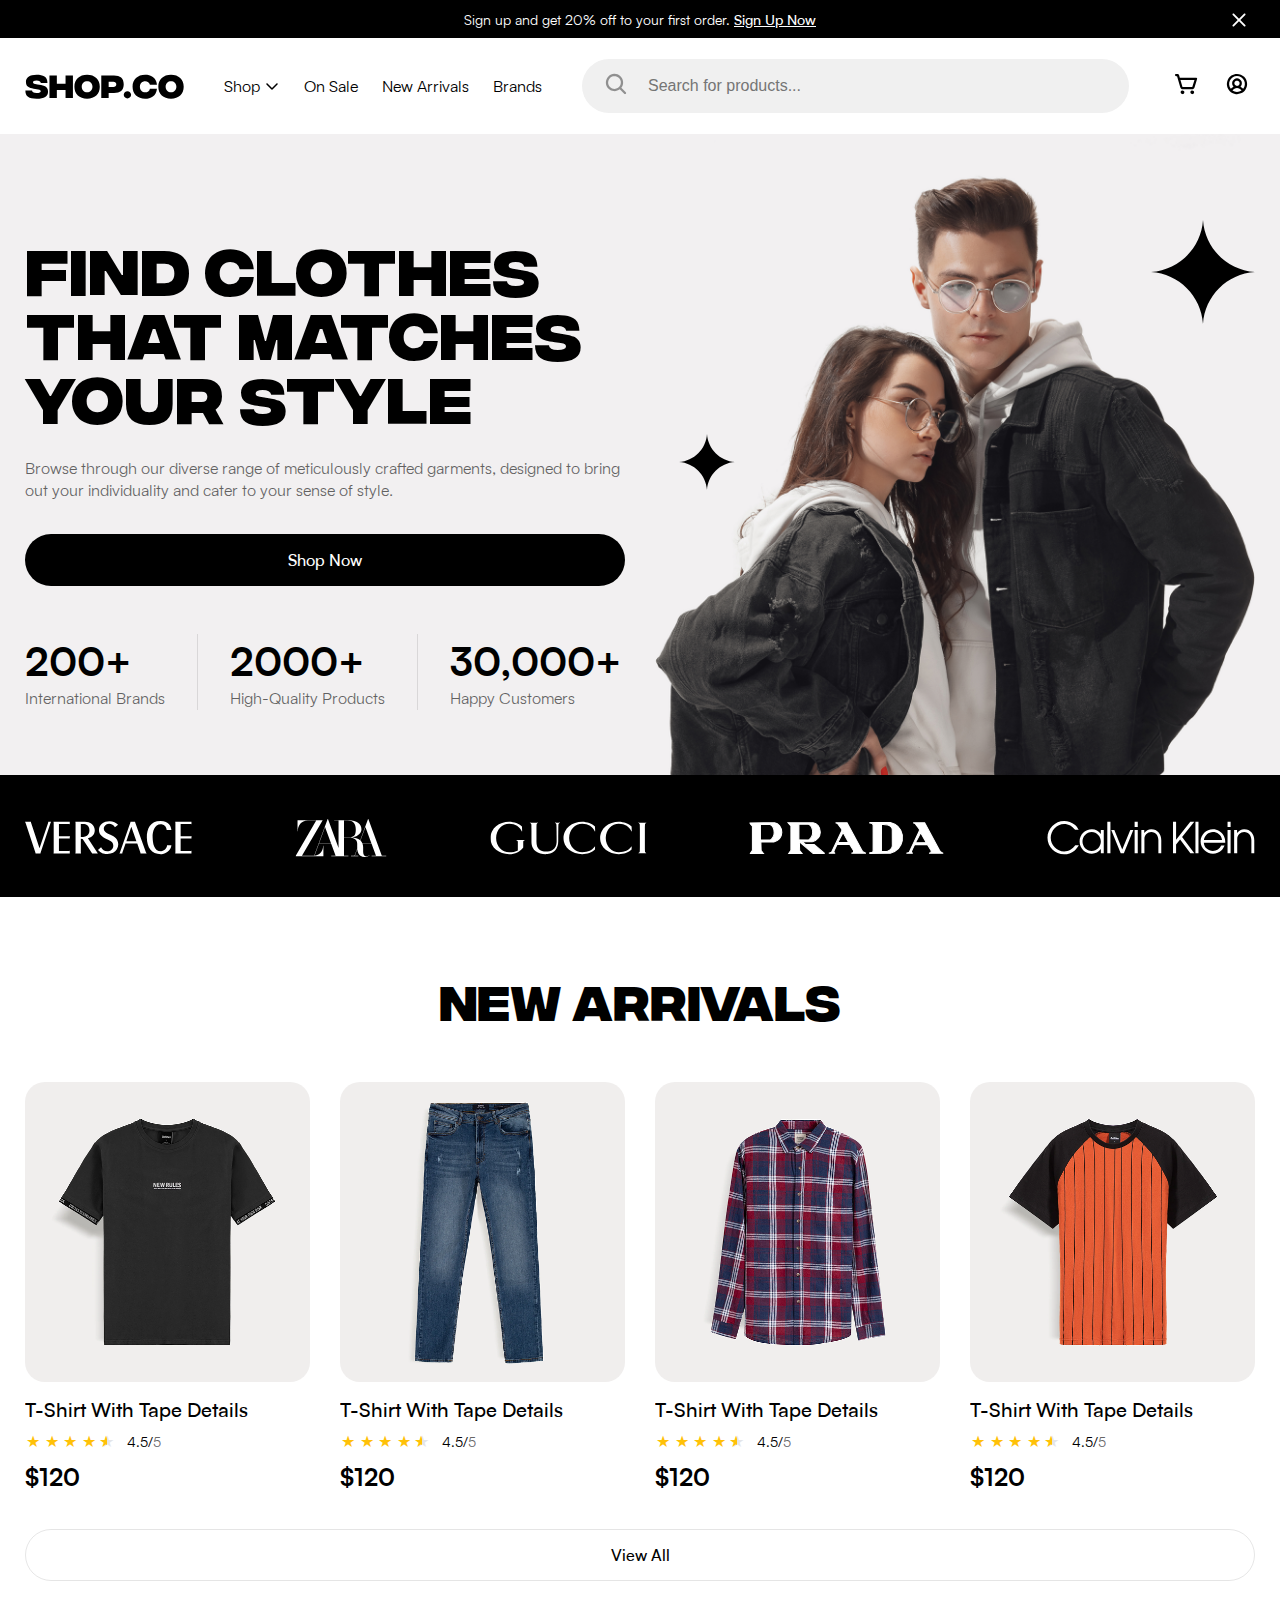
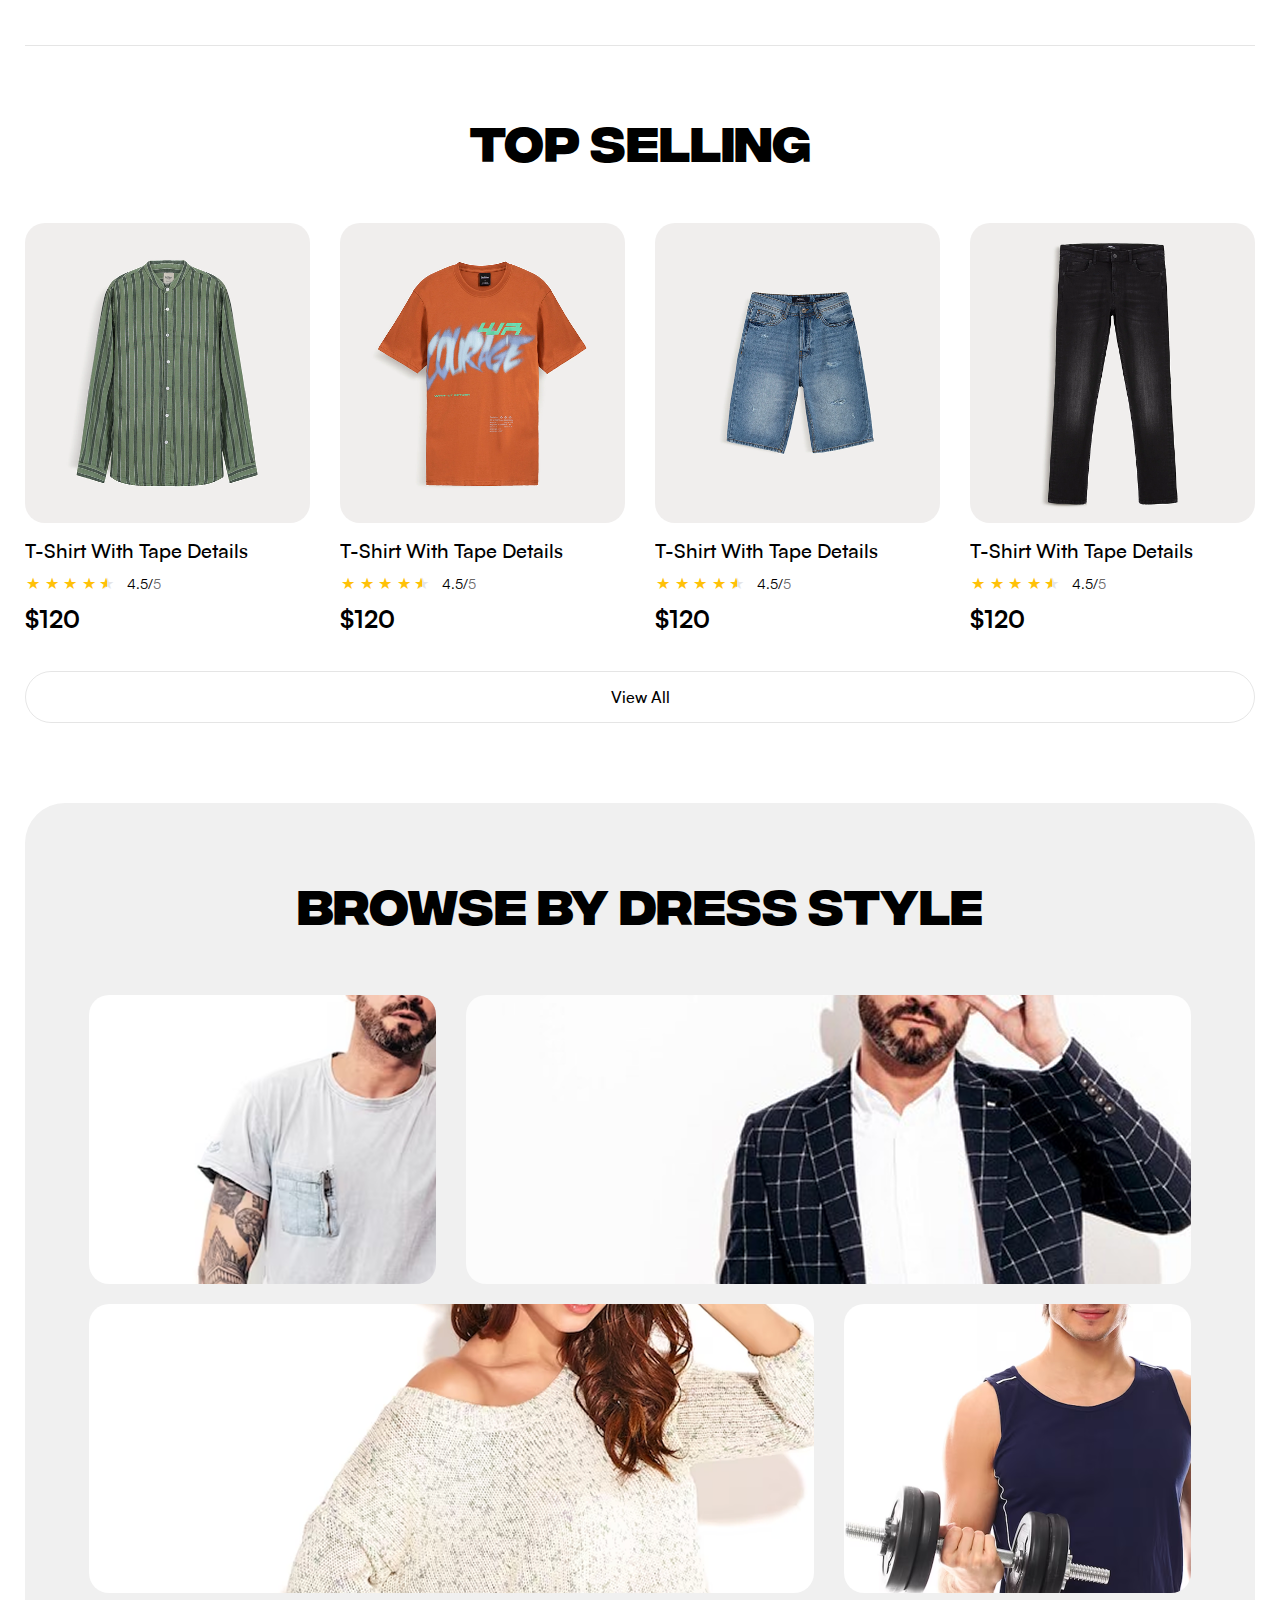
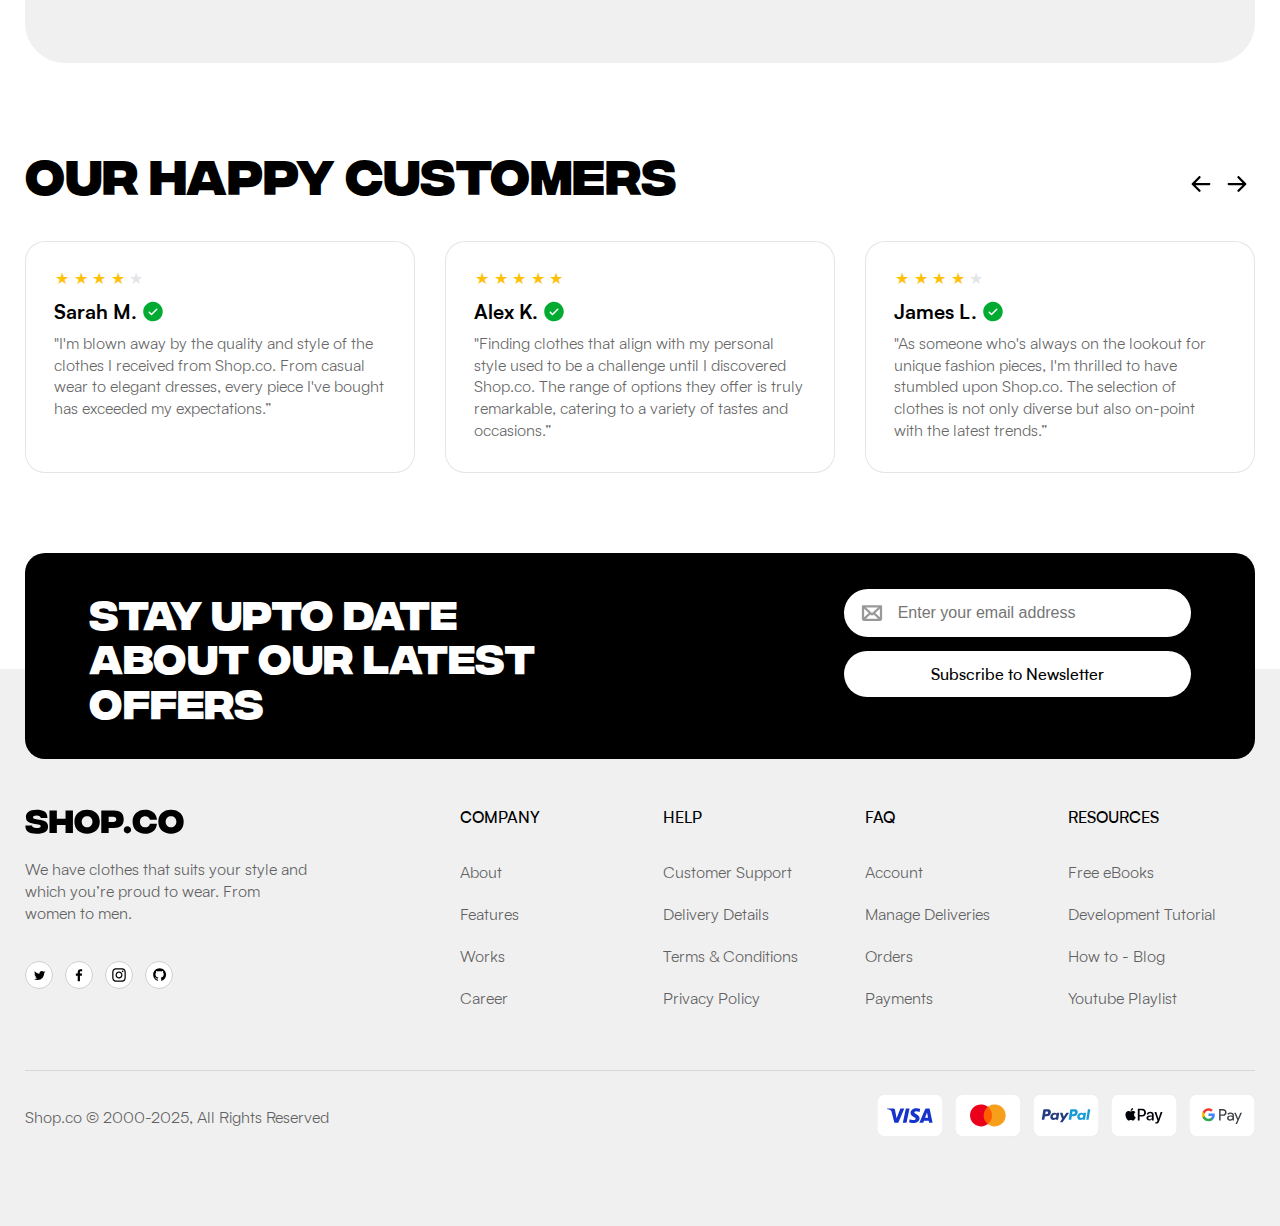
==== index.html @ 136d28ed "first commit" ====
<!doctype html>
<html lang="en">
  <head>
    <meta charset="UTF-8" />
    <meta name="viewport" content="width=device-width, initial-scale=1.0" />

    <!-- FAVICON -->
    <link
      rel="icon"
      type="image/png"
      href="./assets/favicon/favicon-96x96.png"
      sizes="96x96"
    />
    <link rel="icon" type="image/svg+xml" href="./assets/favicon/favicon.svg" />
    <link rel="shortcut icon" href="./assets/favicon/favicon.ico" />
    <link
      rel="apple-touch-icon"
      sizes="180x180"
      href="./assets/favicon/apple-touch-icon.png"
    />
    <link rel="manifest" href="./assets/favicon/site.webmanifest" />

    <!-- FONT BASE -->
    <link rel="stylesheet" href="./assets/fonts/MJSatoshi/stylesheet.css" />

    <!-- FONT EXTRA -->
    <link rel="stylesheet" href="./assets/fonts/IntegralCF/stylesheet.css" />

    <!-- MAIN CSS -->
    <link rel="stylesheet" href="./assets/css/main.min.css" />

    <!-- SCRIPT LOAD -->
    <script src="./assets/js/script.js"></script>

    <title>SHOP.CO</title>
  </head>
  <body>
    <!-- PROMO NOTIFY-->
    <div class="header__promo">
      <div class="container">
        <div class="header__promo-inner">
          <span>Sign up and get 20% off to your first order. </span>
          <a href="#!" class="header__promo--link">Sign Up Now</a>
          <button class="header__promo-close d-sm-none">
            <img src="./assets/icons/close.svg" alt="" />
          </button>
        </div>
      </div>
    </div>
    <!-- HEADER -->
    <div id="header" class="header"></div>

    <!-- MAIN -->
    <main>
      <!-- HERO -->
      <section class="hero">
        <div class="container">
          <div class="hero__inner">
            <div class="row row-cols-2 row-cols-md-1 gapY-md-20">
              <div class="col">
                <h2 class="heading-1 mt-100 mt-xxl-50 mt-xl-30 mt-lg-16">
                  FIND CLOTHES THAT MATCHES YOUR STYLE
                </h2>
                <p class="desc mt-32 mt-xl-16">
                  Browse through our diverse range of meticulously crafted
                  garments, designed to bring out your individuality and cater
                  to your sense of style.
                </p>
                <button
                  class="btn btn--primary btn--full mt-32 mt-xl-16 mt-sm-24"
                >
                  Shop Now
                </button>
                <div class="stats">
                  <div class="stats__item">
                    <span class="heading-2-base">200+</span>
                    <span class="desc">International Brands</span>
                  </div>
                  <div class="stats__item">
                    <span class="heading-2-base">2000+</span>
                    <span class="desc">High-Quality Products</span>
                  </div>
                  <div class="stats__item">
                    <span class="heading-2-base">30,000+</span>
                    <span class="desc">Happy Customers</span>
                  </div>
                </div>
              </div>
              <div class="col">
                <div class="hero__image">
                  <img
                    src="./assets/images/hero-pc.png"
                    alt=""
                    class="hero__img"
                  />
                  <img
                    src="./assets/icons/deco-1.svg"
                    alt=""
                    class="hero__deco hero__deco-1"
                  />
                  <img
                    src="./assets/icons/deco-2.svg"
                    alt=""
                    class="hero__deco hero__deco-2"
                  />
                </div>
              </div>
            </div>
          </div>
        </div>
      </section>

      <!-- BRANDS -->
      <section class="brands">
        <div class="container">
          <div class="brands__inner">
            <div class="brand">
              <img
                src="./assets/icons/brand-versace.svg"
                alt=""
                class="brand__img"
              />
            </div>
            <div class="brand">
              <img
                src="./assets/icons/brand-zara.svg"
                alt=""
                class="brand__img"
              />
            </div>
            <div class="brand">
              <img
                src="./assets/icons/brand-gucci.svg"
                alt=""
                class="brand__img"
              />
            </div>
            <div class="brand">
              <img
                src="./assets/icons/brand-prada.svg"
                alt=""
                class="brand__img"
              />
            </div>
            <div class="brand">
              <img
                src="./assets/icons/brand-calvin.svg"
                alt=""
                class="brand__img"
              />
            </div>
          </div>
        </div>
      </section>

      <!-- NEW ARRIVALS -->
      <section class="new-prod">
        <div class="container">
          <div class="new-prod__inner">
            <h2 class="heading-2 text-center mt-72 mt-xl-50 mb-55 mb-xl-30">
              NEW ARRIVALS
            </h2>
            <!-- Card -->
            <div class="row row-cols-4 row-cols-md-2 gy-md-3">
              <!-- Item 1 -->
              <div class="col">
                <div class="card">
                  <img
                    src="./assets/images/prod-1.png"
                    alt=""
                    class="card__img"
                  />
                  <h3 class="card__title card-title mt-16">
                    T-shirt with tape details
                  </h3>
                  <div class="card__row">
                    <!-- Rating -->
                    <div class="rating">
                      <span class="rating__star rating__star--full"></span>
                      <span class="rating__star rating__star--full"></span>
                      <span class="rating__star rating__star--full"></span>
                      <span class="rating__star rating__star--full"></span>
                      <span class="rating__star rating__star--half"></span>
                    </div>
                    <!-- Number details -->
                    <div>
                      <span class="heading-5">4.5/</span
                      ><span class="heading-5-grey">5</span>
                    </div>
                  </div>
                  <!-- Price -->
                  <span class="card-price mt-8">$120</span>
                </div>
              </div>

              <!-- Item 2 -->
              <div class="col">
                <div class="card">
                  <img
                    src="./assets/images/prod-2.png"
                    alt=""
                    class="card__img"
                  />
                  <h3 class="card__title card-title mt-16">
                    T-shirt with tape details
                  </h3>
                  <div class="card__row">
                    <!-- Rating -->
                    <div class="rating">
                      <span class="rating__star rating__star--full"></span>
                      <span class="rating__star rating__star--full"></span>
                      <span class="rating__star rating__star--full"></span>
                      <span class="rating__star rating__star--full"></span>
                      <span class="rating__star rating__star--half"></span>
                    </div>
                    <!-- Number details -->
                    <div>
                      <span class="heading-5">4.5/</span
                      ><span class="heading-5-grey">5</span>
                    </div>
                  </div>
                  <!-- Price -->
                  <span class="card-price mt-8">$120</span>
                </div>
              </div>

              <!-- Item 3 -->
              <div class="col">
                <div class="card">
                  <img
                    src="./assets/images/prod-3.png"
                    alt=""
                    class="card__img"
                  />
                  <h3 class="card__title card-title mt-16">
                    T-shirt with tape details
                  </h3>
                  <div class="card__row">
                    <!-- Rating -->
                    <div class="rating">
                      <span class="rating__star rating__star--full"></span>
                      <span class="rating__star rating__star--full"></span>
                      <span class="rating__star rating__star--full"></span>
                      <span class="rating__star rating__star--full"></span>
                      <span class="rating__star rating__star--half"></span>
                    </div>
                    <!-- Number details -->
                    <div>
                      <span class="heading-5">4.5/</span
                      ><span class="heading-5-grey">5</span>
                    </div>
                  </div>
                  <!-- Price -->
                  <span class="card-price mt-8">$120</span>
                </div>
              </div>

              <!-- Item 4 -->
              <div class="col">
                <div class="card">
                  <img
                    src="./assets/images/prod-4.png"
                    alt=""
                    class="card__img"
                  />
                  <h3 class="card__title card-title mt-16">
                    T-shirt with tape details
                  </h3>
                  <div class="card__row">
                    <!-- Rating -->
                    <div class="rating">
                      <span class="rating__star rating__star--full"></span>
                      <span class="rating__star rating__star--full"></span>
                      <span class="rating__star rating__star--full"></span>
                      <span class="rating__star rating__star--full"></span>
                      <span class="rating__star rating__star--half"></span>
                    </div>
                    <!-- Number details -->
                    <div>
                      <span class="heading-5">4.5/</span
                      ><span class="heading-5-grey">5</span>
                    </div>
                  </div>
                  <!-- Price -->
                  <span class="card-price mt-8">$120</span>
                </div>
              </div>
            </div>

            <!-- View All -->
            <button class="btn btn--outline btn--full mx-auto mt-36 mt-md-24">
              View All
            </button>
          </div>
        </div>
      </section>

      <!-- SEPARATE -->
      <div class="container">
        <div class="separate my-64 my-md-40"></div>
      </div>

      <!-- TOP SELLING -->
      <section class="selling">
        <div class="container">
          <div class="selling__inner">
            <h2 class="heading-2 text-center mb-55 mb-xl-30">top selling</h2>
            <!-- Card -->
            <div class="row row-cols-4 row-cols-md-2 gy-md-3">
              <!-- Item 1 -->
              <div class="col">
                <div class="card">
                  <img
                    src="./assets/images/prod-5.png"
                    alt=""
                    class="card__img"
                  />
                  <h3 class="card__title card-title mt-16">
                    T-shirt with tape details
                  </h3>
                  <div class="card__row">
                    <!-- Rating -->
                    <div class="rating">
                      <span class="rating__star rating__star--full"></span>
                      <span class="rating__star rating__star--full"></span>
                      <span class="rating__star rating__star--full"></span>
                      <span class="rating__star rating__star--full"></span>
                      <span class="rating__star rating__star--half"></span>
                    </div>
                    <!-- Number details -->
                    <div>
                      <span class="heading-5">4.5/</span
                      ><span class="heading-5-grey">5</span>
                    </div>
                  </div>
                  <!-- Price -->
                  <span class="card-price mt-8">$120</span>
                </div>
              </div>

              <!-- Item 2 -->
              <div class="col">
                <div class="card">
                  <img
                    src="./assets/images/prod-6.png"
                    alt=""
                    class="card__img"
                  />
                  <h3 class="card__title card-title mt-16">
                    T-shirt with tape details
                  </h3>
                  <div class="card__row">
                    <!-- Rating -->
                    <div class="rating">
                      <span class="rating__star rating__star--full"></span>
                      <span class="rating__star rating__star--full"></span>
                      <span class="rating__star rating__star--full"></span>
                      <span class="rating__star rating__star--full"></span>
                      <span class="rating__star rating__star--half"></span>
                    </div>
                    <!-- Number details -->
                    <div>
                      <span class="heading-5">4.5/</span
                      ><span class="heading-5-grey">5</span>
                    </div>
                  </div>
                  <!-- Price -->
                  <span class="card-price mt-8">$120</span>
                </div>
              </div>

              <!-- Item 3 -->
              <div class="col">
                <div class="card">
                  <img
                    src="./assets/images/prod-7.png"
                    alt=""
                    class="card__img"
                  />
                  <h3 class="card__title card-title mt-16">
                    T-shirt with tape details
                  </h3>
                  <div class="card__row">
                    <!-- Rating -->
                    <div class="rating">
                      <span class="rating__star rating__star--full"></span>
                      <span class="rating__star rating__star--full"></span>
                      <span class="rating__star rating__star--full"></span>
                      <span class="rating__star rating__star--full"></span>
                      <span class="rating__star rating__star--half"></span>
                    </div>
                    <!-- Number details -->
                    <div>
                      <span class="heading-5">4.5/</span
                      ><span class="heading-5-grey">5</span>
                    </div>
                  </div>
                  <!-- Price -->
                  <span class="card-price mt-8">$120</span>
                </div>
              </div>

              <!-- Item 4 -->
              <div class="col">
                <div class="card">
                  <img
                    src="./assets/images/prod-8.png"
                    alt=""
                    class="card__img"
                  />
                  <h3 class="card__title card-title mt-16">
                    T-shirt with tape details
                  </h3>
                  <div class="card__row">
                    <!-- Rating -->
                    <div class="rating">
                      <span class="rating__star rating__star--full"></span>
                      <span class="rating__star rating__star--full"></span>
                      <span class="rating__star rating__star--full"></span>
                      <span class="rating__star rating__star--full"></span>
                      <span class="rating__star rating__star--half"></span>
                    </div>
                    <!-- Number details -->
                    <div>
                      <span class="heading-5">4.5/</span
                      ><span class="heading-5-grey">5</span>
                    </div>
                  </div>
                  <!-- Price -->
                  <span class="card-price mt-8">$120</span>
                </div>
              </div>
            </div>

            <!-- View All -->
            <button class="btn btn--outline btn--full mx-auto mt-36 mt-md-24">
              View All
            </button>
          </div>
        </div>
      </section>

      <!-- CATEGORY -->
      <section class="category mt-80 mt-md-50">
        <div class="container">
          <div class="category__inner">
            <h3 class="heading-2 text-center">BROWSE BY dress STYLE</h3>

            <!-- Row 1-->
            <div class="category__row mt-64">
              <div class="row gy-md-2">
                <div class="col-4 col-md-12">
                  <a href="#!" class="category__item">
                    <img
                      src="./assets/images/cat-1.png"
                      alt=""
                      class="category__item-img"
                    />
                  </a>
                </div>
                <div class="col-8 col-md-12">
                  <a href="#!" class="category__item">
                    <img
                      src="./assets/images/cat-2.png"
                      alt=""
                      class="category__item-img"
                    />
                  </a>
                </div>
              </div>
            </div>
            <!-- Row 2-->
            <div class="category__row mt-20">
              <div class="row gy-md-2">
                <div class="col-8 col-md-12">
                  <a href="#!" class="category__item">
                    <img
                      src="./assets/images/cat-3.png"
                      alt=""
                      class="category__item-img"
                    />
                  </a>
                </div>
                <div class="col-4 col-md-12">
                  <a href="#!" class="category__item">
                    <img
                      src="./assets/images/cat-4.png"
                      alt=""
                      class="category__item-img"
                    />
                  </a>
                </div>
              </div>
            </div>
          </div>
        </div>
      </section>

      <!-- Reviews -->
      <section class="reviews mt-80 mt-xl-50">
        <div class="container">
          <div class="reviews__inner">
            <div class="reviews__row mb-40 mb-md-24">
              <h2 class="heading-2">OUR HAPPY CUSTOMERS</h2>
              <div class="reviews__ctrl d-flex">
                <button>
                  <img src="./assets/icons/prev.svg" alt="" />
                </button>
                <button>
                  <img src="./assets/icons/next.svg" alt="" />
                </button>
              </div>
            </div>
            <div class="row row-cols-3 row-cols-md-1">
              <div class="col">
                <div class="reviews__item">
                  <!-- Rating -->
                  <div class="rating">
                    <span class="rating__star rating__star--full"></span>
                    <span class="rating__star rating__star--full"></span>
                    <span class="rating__star rating__star--full"></span>
                    <span class="rating__star rating__star--full"></span>
                    <span class="rating__star"></span>
                  </div>
                  <div class="d-flex gapX-4 mt-12">
                    <h4 class="card-title">Sarah M.</h4>
                    <img src="./assets/icons/done.svg" alt="" />
                  </div>
                  <p class="reviews__content desc mt-8">
                    "I'm blown away by the quality and style of the clothes I
                    received from Shop.co. From casual wear to elegant dresses,
                    every piece I've bought has exceeded my expectations.”
                  </p>
                </div>
              </div>
              <div class="col d-md-none">
                <div class="reviews__item">
                  <!-- Rating -->
                  <div class="rating">
                    <span class="rating__star rating__star--full"></span>
                    <span class="rating__star rating__star--full"></span>
                    <span class="rating__star rating__star--full"></span>
                    <span class="rating__star rating__star--full"></span>
                    <span class="rating__star rating__star--full"></span>
                  </div>

                  <div class="d-flex gapX-4 mt-12">
                    <h4 class="card-title">Alex K.</h4>
                    <img src="./assets/icons/done.svg" alt="" />
                  </div>
                  <p class="reviews__content desc mt-8">
                    "Finding clothes that align with my personal style used to
                    be a challenge until I discovered Shop.co. The range of
                    options they offer is truly remarkable, catering to a
                    variety of tastes and occasions.”
                  </p>
                </div>
              </div>
              <div class="col d-md-none">
                <div class="reviews__item">
                  <!-- Rating -->
                  <div class="rating">
                    <span class="rating__star rating__star--full"></span>
                    <span class="rating__star rating__star--full"></span>
                    <span class="rating__star rating__star--full"></span>
                    <span class="rating__star rating__star--full"></span>
                    <span class="rating__star"></span>
                  </div>

                  <div class="d-flex gapX-4 mt-12">
                    <h4 class="card-title">James L.</h4>
                    <img src="./assets/icons/done.svg" alt="" />
                  </div>
                  <p class="reviews__content desc mt-8">
                    "As someone who's always on the lookout for unique fashion
                    pieces, I'm thrilled to have stumbled upon Shop.co. The
                    selection of clothes is not only diverse but also on-point
                    with the latest trends.”
                  </p>
                </div>
              </div>
            </div>
          </div>
        </div>
      </section>

      <!-- Subscribe -->
      <section class="sub mt-80 mt-md-50">
        <div class="container">
          <div class="sub__inner">
            <div class="row gy-md-3 gy-sm-2">
              <div class="col-6 col-md-12">
                <h2 class="heading-2-white">
                  STAY UPTO DATE ABOUT OUR LATEST OFFERS
                </h2>
              </div>
              <div class="col-4 col-lg-6 col-md-12 offset-2 offset-lg-0">
                <div class="form">
                  <div class="form__group bg-white">
                    <label for="sub-email" class="form__label">
                      <img src="./assets/icons/email.svg" alt="" />
                    </label>
                    <input
                      type="text"
                      id="sub-email"
                      placeholder="Enter your email address"
                    />
                  </div>
                  <button class="btn btn--secondary">
                    Subscribe to Newsletter
                  </button>
                </div>
              </div>
            </div>
          </div>
        </div>
      </section>
    </main>

    <!-- FOOTER -->
    <div class="footer" id="footer"></div>

    <!-- Xử lý load Template -->
    <script>
      load("#header", "./templates/header.html");
    </script>
    <script>
      load("#footer", "./templates/footer.html");
    </script>

    <!-- JS cho Slider -->
    <script type="module" src="./assets/js/toggle-menu.js"></script>
  </body>
</html>
---- assets/fonts/MJSatoshi/stylesheet.css ----
@font-face {
    font-family: 'MJ Satoshi';
    src: url('MJSatoshiBlack.woff2') format('woff2'),
        url('MJSatoshiBlack.woff') format('woff');
    font-weight: 900;
    font-style: normal;
    font-display: swap;
}

@font-face {
    font-family: 'MJ Satoshi';
    src: url('MJ.woff2') format('woff2'),
        url('MJ.woff') format('woff');
    font-weight: 500;
    font-style: normal;
    font-display: swap;
}

@font-face {
    font-family: 'MJ Satoshi';
    src: url('MJ.woff2') format('woff2'),
        url('MJ.woff') format('woff');
    font-weight: bold;
    font-style: normal;
    font-display: swap;
}

@font-face {
    font-family: 'MJ Satoshi';
    src: url('MJSatoshi-Bold.woff2') format('woff2'),
        url('MJSatoshi-Bold.woff') format('woff');
    font-weight: bold;
    font-style: normal;
    font-display: swap;
}

@font-face {
    font-family: 'MJ Satoshi';
    src: url('MJ.woff2') format('woff2'),
        url('MJ.woff') format('woff');
    font-weight: 900;
    font-style: normal;
    font-display: swap;
}

@font-face {
    font-family: 'MJ Satoshi';
    src: url('MJSatoshiLight.woff2') format('woff2'),
        url('MJSatoshiLight.woff') format('woff');
    font-weight: 300;
    font-style: normal;
    font-display: swap;
}

@font-face {
    font-family: 'MJ Satoshi';
    src: url('MJ.woff2') format('woff2'),
        url('MJ.woff') format('woff');
    font-weight: 300;
    font-style: normal;
    font-display: swap;
}

@font-face {
    font-family: 'MJ Satoshi';
    src: url('MJSatoshi-Medium.woff2') format('woff2'),
        url('MJSatoshi-Medium.woff') format('woff');
    font-weight: 500;
    font-style: normal;
    font-display: swap;
}

@font-face {
    font-family: 'MJ Satoshi';
    src: url('MJ.woff2') format('woff2'),
        url('MJ.woff') format('woff');
    font-weight: normal;
    font-style: normal;
    font-display: swap;
}

@font-face {
    font-family: 'MJ Satoshi';
    src: url('MJSatoshi-Regular.woff2') format('woff2'),
        url('MJSatoshi-Regular.woff') format('woff');
    font-weight: normal;
    font-style: normal;
    font-display: swap;
}
---- assets/fonts/IntegralCF/stylesheet.css ----
@font-face {
    font-family: 'FONTSPRING DEMO - Integral CF';
    src: url('FONTSPRINGDEMO-IntegralCFBoldItalic.woff2') format('woff2'),
        url('FONTSPRINGDEMO-IntegralCFBoldItalic.woff') format('woff');
    font-weight: bold;
    font-style: italic;
    font-display: swap;
}

@font-face {
    font-family: 'FONTSPRING DEMO - Integral CF Demi';
    src: url('FONTSPRINGDEMO-IntegralCFDemiBoldRegular.woff2') format('woff2'),
        url('FONTSPRINGDEMO-IntegralCFDemiBoldRegular.woff') format('woff');
    font-weight: 600;
    font-style: normal;
    font-display: swap;
}

@font-face {
    font-family: 'FONTSPRING DEMO - Integral CF Demi';
    src: url('FONTSPRINGDEMO-IntegralCFDemiBoldItalic.woff2') format('woff2'),
        url('FONTSPRINGDEMO-IntegralCFDemiBoldItalic.woff') format('woff');
    font-weight: 600;
    font-style: italic;
    font-display: swap;
}

@font-face {
    font-family: 'FONTSPRING DEMO - Integral CF Extra';
    src: url('FONTSPRINGDEMO-IntegralCFExtraBoldRegular.woff2') format('woff2'),
        url('FONTSPRINGDEMO-IntegralCFExtraBoldRegular.woff') format('woff');
    font-weight: bold;
    font-style: normal;
    font-display: swap;
}

@font-face {
    font-family: 'FONTSPRING DEMO - Integral CF Extra';
    src: url('FONTSPRINGDEMO-IntegralCFExtraBoldItalic.woff2') format('woff2'),
        url('FONTSPRINGDEMO-IntegralCFExtraBoldItalic.woff') format('woff');
    font-weight: bold;
    font-style: italic;
    font-display: swap;
}

@font-face {
    font-family: 'FONTSPRING DEMO - Integral CF';
    src: url('FONTSPRINGDEMO-IntegralCFBoldRegular.woff2') format('woff2'),
        url('FONTSPRINGDEMO-IntegralCFBoldRegular.woff') format('woff');
    font-weight: bold;
    font-style: normal;
    font-display: swap;
}

@font-face {
    font-family: 'FONTSPRING DEMO - Integral CF';
    src: url('FONTSPRINGDEMO-IntegralCFMediumRegular.woff2') format('woff2'),
        url('FONTSPRINGDEMO-IntegralCFMediumRegular.woff') format('woff');
    font-weight: 500;
    font-style: normal;
    font-display: swap;
}

@font-face {
    font-family: 'FONTSPRING DEMO - Integral CF';
    src: url('FONTSPRINGDEMO-IntegralCFRegular.woff2') format('woff2'),
        url('FONTSPRINGDEMO-IntegralCFRegular.woff') format('woff');
    font-weight: normal;
    font-style: normal;
    font-display: swap;
}

@font-face {
    font-family: 'FONTSPRING DEMO - Integral CF';
    src: url('FONTSPRINGDEMO-IntegralCFItalic.woff2') format('woff2'),
        url('FONTSPRINGDEMO-IntegralCFItalic.woff') format('woff');
    font-weight: normal;
    font-style: italic;
    font-display: swap;
}

@font-face {
    font-family: 'FONTSPRING DEMO - Integral CF';
    src: url('FONTSPRINGDEMO-IntegralCFHeavyRegular.woff2') format('woff2'),
        url('FONTSPRINGDEMO-IntegralCFHeavyRegular.woff') format('woff');
    font-weight: 900;
    font-style: normal;
    font-display: swap;
}

@font-face {
    font-family: 'FONTSPRING DEMO - Integral CF';
    src: url('FONTSPRINGDEMO-IntegralCFHeavyItalic.woff2') format('woff2'),
        url('FONTSPRINGDEMO-IntegralCFHeavyItalic.woff') format('woff');
    font-weight: 900;
    font-style: italic;
    font-display: swap;
}

@font-face {
    font-family: 'FONTSPRING DEMO - Integral CF';
    src: url('FONTSPRINGDEMO-IntegralCFMediumItalic.woff2') format('woff2'),
        url('FONTSPRINGDEMO-IntegralCFMediumItalic.woff') format('woff');
    font-weight: 500;
    font-style: italic;
    font-display: swap;
}
---- assets/css/main.min.css ----
@charset "UTF-8";a,abbr,acronym,address,applet,article,aside,audio,b,big,blockquote,body,canvas,caption,center,cite,code,dd,del,details,dfn,div,dl,dt,em,embed,fieldset,figcaption,figure,footer,form,h1,h2,h3,h4,h5,h6,header,hgroup,html,i,iframe,img,ins,kbd,label,legend,li,mark,menu,nav,object,ol,output,p,pre,q,ruby,s,samp,section,small,span,strike,strong,sub,summary,sup,table,tbody,td,tfoot,th,thead,time,tr,tt,u,ul,var,video{margin:0;padding:0;border:0;font:inherit;vertical-align:baseline}article,aside,details,figcaption,figure,footer,header,hgroup,menu,nav,section{display:block}body{font-family:"MJ Satoshi",sans-serif;font-size:1.6rem;line-height:1.5;color:#000}ol,ul{list-style:none}blockquote,q{quotes:none}blockquote:after,blockquote:before,q:after,q:before{content:none}table{border-collapse:collapse;border-spacing:0}*,::after,::before{box-sizing:border-box}.gapX-4{column-gap:.4rem}.gapX-12{column-gap:1.2rem}.gapX-16{column-gap:1.6rem}@media (max-width:767.98px){.gapX-md-10{column-gap:1rem}.gapY-md-20{row-gap:2rem}}.mt-0{margin-top:0}.mt-8{margin-top:.8rem}.mt-12{margin-top:1.2rem}.mt-16{margin-top:1.6rem}.mt-20{margin-top:2rem}.mt-25{margin-top:2.5rem}.mt-32{margin-top:3.2rem}.mt-36{margin-top:3.6rem}.mt-50{margin-top:5rem}.mt-55{margin-top:5.5rem}.mt-64{margin-top:6.4rem}.mt-72{margin-top:7.2rem}.mt-80{margin-top:8rem}.mt-100{margin-top:10rem}@media (max-width:1239.98px){.mt-xxl-50{margin-top:5rem}}@media (max-width:1199.98px){.mt-xl-16{margin-top:1.6rem}.mt-xl-30{margin-top:3rem}.mt-xl-50{margin-top:5rem}}@media (max-width:991.98px){.mt-lg-16{margin-top:1.6rem}}@media (max-width:767.98px){.mt-md-14{margin-top:1.4rem}.mt-md-16{margin-top:1.6rem}.mt-md-20{margin-top:2rem}.mt-md-24{margin-top:2.4rem}.mt-md-40{margin-top:4rem}.mt-md-50{margin-top:5rem}}@media (max-width:575.98px){.mt-sm-24{margin-top:2.4rem}}.mb-40{margin-bottom:4rem}.mb-55{margin-bottom:5.5rem}@media (max-width:1199.98px){.mb-xl-30{margin-bottom:3rem}}@media (max-width:767.98px){.mb-md-24{margin-bottom:2.4rem}}.my-64{margin-top:6.4rem;margin-bottom:6.4rem}@media (max-width:767.98px){.my-md-40{margin-top:4rem;margin-bottom:4rem}}.mx-auto{margin-left:auto;margin-right:auto}.heading-1{font-family:"FONTSPRING DEMO - Integral CF",sans-serif;font-size:6.4rem;font-weight:700;line-height:100%}@media (max-width:1239.98px){.heading-1{font-size:5.5rem}}@media (max-width:1199.98px){.heading-1{font-size:4.7rem}}@media (max-width:991.98px){.heading-1{font-size:3rem}}@media (max-width:575.98px){.heading-1{font-size:3.6rem}}.heading-2{font-family:"FONTSPRING DEMO - Integral CF",sans-serif;font-size:4.8rem;font-weight:700;line-height:normal}@media (max-width:991.98px){.heading-2{font-size:3.8rem}}@media (max-width:575.98px){.heading-2{font-size:3.2rem}}.heading-2-white{color:#fff;font-family:"FONTSPRING DEMO - Integral CF",sans-serif;font-size:4rem;font-weight:700;line-height:112.5%}@media (max-width:991.98px){.heading-2-white{font-size:2.8rem}}.heading-2-base{font-size:4rem;font-weight:700;line-height:normal}@media (max-width:1239.98px){.heading-2-base{font-size:3rem}}@media (max-width:1199.98px){.heading-2-base{font-size:2.8rem}}@media (max-width:991.98px){.heading-2-base{font-size:2.4rem}}.heading-3{font-size:3.6rem;font-weight:700;line-height:normal}.heading-4{font-size:1.6rem;font-weight:500;line-height:112.5%}.heading-5{font-size:1.4rem;font-weight:400;line-height:110%}@media (max-width:575.98px){.heading-5{font-size:1.2rem}}.heading-5-grey{color:rgba(0,0,0,.6);font-size:1.4rem;font-weight:400;line-height:110%}@media (max-width:575.98px){.heading-5-grey{font-size:1.2rem}}.desc{color:rgba(0,0,0,.6);font-weight:400;line-height:137.5%}@media (max-width:991.98px){.desc{font-size:1.4rem}}.desc-500{color:rgba(0,0,0,.6);font-weight:500;line-height:137.5%}.card-title{font-size:2rem;font-weight:700;line-height:normal;text-transform:capitalize}@media (max-width:1199.98px){.card-title{font-size:1.8rem}}@media (max-width:991.98px){.card-title{font-size:1.6rem}}.card-price{font-size:2.4rem;font-weight:700;line-height:normal}@media (max-width:1199.98px){.card-price{font-size:2rem}}.card-price-old{color:rgba(0,0,0,.4);font-size:2.4rem;font-weight:700;line-height:normal;text-decoration-line:strikethrough}.uppercase{text-transform:uppercase}.lowercase{text-transform:lowercase}.capitalize{text-transform:capitalize}button{font-family:inherit;background:0 0;cursor:pointer}a{text-decoration:none;color:inherit}textarea{resize:vertical}button,input{border:0;outline:0}.separate{background:rgba(0,0,0,.1);width:100%;height:1px}.bg-white{background:#fff!important}.text-center{text-align:center}html{font-size:62.5%}:root{--gutter-x:30px;--gutter-y:0}.container,.container-fluid,.row [class*=col]{padding-left:calc(var(--gutter-x)*.5);padding-right:calc(var(--gutter-x)*.5)}.container{width:100%;margin-left:auto;margin-right:auto;max-width:1260px}.container-fluid{width:100%}.row{display:flex;flex-wrap:wrap;margin-top:calc(var(--gutter-y)*-1);margin-left:calc(var(--gutter-x)*-.5);margin-right:calc(var(--gutter-x)*-.5)}.row>*{margin-top:var(--gutter-y)}.col{flex:1 0 0;width:100%}.row-cols-4>*{flex:0 0 auto;width:25%}.row-cols-3>*{flex:0 0 auto;width:33.3333333333%}.row-cols-2>*{flex:0 0 auto;width:50%}.col-3,.col-4{flex:0 0 auto;width:25%}.col-4{width:33.3333333333%}.col-6,.col-8{flex:0 0 auto;width:50%}.col-8{width:66.6666666667%}.offset-1{margin-left:8.3333333333%}.offset-2{margin-left:16.6666666667%}.d-flex{display:flex!important}.d-none{display:none!important}.align-center{align-items:center!important}.justify-space-between{justify-content:space-between!important}@media (max-width:1239.98px){.container{max-width:1140px}}@media (max-width:1199.98px){.container{max-width:960px}}@media (max-width:991.98px){.container{max-width:720px}.col-lg-6{flex:0 0 auto;width:50%}.d-lg-flex{display:flex!important}.d-lg-none{display:none!important}.offset-lg-0{margin-left:0}}@media (max-width:767.98px){.container{max-width:540px}.row-cols-md-1>*{flex:0 0 auto;width:100%}.col-md-12,.row-cols-md-2>*{flex:0 0 auto;width:50%}.col-md-12{width:100%}.d-md-flex{display:flex!important}.d-md-none{display:none!important}.d-md-block{display:block!important}.offset-md-0{margin-left:0}.gy-md-3{--gutter-y:45px}.gy-md-2{--gutter-y:30px}}@media (max-width:575.98px){.container{max-width:100%}.d-sm-none{display:none!important}.gy-sm-2{--gutter-y:30px}}.header__promo{background:#000;display:flex;align-items:center;height:3.8rem;font-size:1.4rem;color:#fff;text-align:center}.header__promo--link{color:#fff;text-decoration:underline;font-weight:500}.header__promo-inner{position:relative}.header__promo-close{position:absolute;right:0;top:0}.header{margin:24px 0}@media (max-width:1239.98px){.header{margin:16px 0}}@media (max-width:991.98px){.header{margin:10px 0}}.header__inner{display:flex;align-items:center;justify-content:space-between;gap:40px;height:48px}@media (max-width:991.98px){.header__inner{height:35px}}.header__cta{display:flex;align-items:center;gap:14px}@media (max-width:991.98px){.header__cta{gap:12px}}.header__slider{position:fixed;inset:0 30%0 0;background:#fff;flex-direction:column;padding:20px;box-shadow:-2px 0 5px rgba(0,0,0,.2);border-radius:0 2rem 2rem 0;z-index:1000;transform:translateX(-100%);transition:transform .39s}@media (max-width:575.98px){.header__slider{inset:0 20%0 0}}.header__slider.active{display:flex;transform:translateX(0)}.header__slider-close{display:flex;align-items:center;justify-content:center;width:30px;height:30px;padding:5px;background:#000;border-radius:50%;margin-left:auto}@media (max-width:575.98px){.header__slider-close{width:24px;height:24px}}.header__slider-logo{height:20px}.overlay{position:fixed;inset:0;z-index:999;background:rgba(0,0,0,.79);display:none}.footer{margin-top:-90px;background:#f0f0f0}@media (max-width:767.98px){.footer{margin-top:-125px}}.footer__inner{padding:140px 0 80px}@media (max-width:767.98px){.footer__inner{padding:155px 0 75px}}.footer__row{display:flex;align-items:center;justify-content:space-between}@media (max-width:767.98px){.footer__row{flex-direction:column;justify-content:center}}.footer__logo{display:block;margin-top:-10px}.footer__list{display:flex;flex-direction:column}.footer__item{transition:text-decoration .2s,color .2s}.footer__item:hover .footer__link{color:#000;text-decoration:underline}.footer__link{display:inline-block;padding:10px 0}.socials__link{transition:filter .2s}.socials__link:hover .socials__icon{filter:invert(100%)}.btn,.form__button{border-radius:999rem;display:flex;align-items:center;justify-content:center;white-space:nowrap;transition:background-color .2s,color .2s;padding:0 5.4rem;height:5.2rem}@media (max-width:991.98px){.btn,.form__button{height:4.2rem}}@media (max-width:767.98px){.btn,.form__button{height:4.8rem}}.btn,.form__button{font-size:1.6rem;font-weight:500}.btn--primary{background:#000;color:#fff}.btn--primary:hover{background:#333}.btn--grey,.btn--primary,.btn--secondary{transition:background-color .2s,color .2s}.btn--secondary{background:#fff;color:#000;height:46px}.btn--secondary:hover{background:#fff;background:#495057;color:#fff}.btn--grey{background:#f0f0f0;color:rgba(0,0,0,.6)}.btn--grey:hover{background:#f3f3f3}.btn--pagination{height:3.6rem;padding:0 1.4rem;background:#fff;border:1px solid rgba(0,0,0,.1);border-radius:.8rem}.btn--grey:hover,.btn--outline:hover,.btn--pagination:hover{background:#000;color:#fff}.btn--outline{background:0 0;border:1px solid rgba(0,0,0,.1);color:#000}.btn--disabled,.btn[disabled],[disabled].form__button{opacity:.65;cursor:not-allowed;pointer-events:none}.btn--max-content{width:max-content}.btn--full{width:100%}.card{position:relative;display:flex;flex-direction:column;min-width:0;border-radius:2rem}.card__row{display:flex;align-items:center;gap:12px}.card__img{width:100%;height:300px;object-fit:cover;border-radius:2rem}@media (max-width:1199.98px){.card__img{height:250px}}@media (max-width:991.98px){.card__img{height:160px}}@media (max-width:767.98px){.card__img{height:220px}}@media (max-width:575.98px){.card__img{height:174px}}.card__body{flex:1 1 auto;padding:0}.card__desc,.card__title{display:-webkit-box;-webkit-box-orient:vertical;overflow:hidden}.card__title{-webkit-line-clamp:1;margin-bottom:.75rem;font-weight:500;line-height:1.2}.card__desc{-webkit-line-clamp:2;margin-bottom:1rem;color:#495057}.card__desc:last-child{margin-bottom:0}.card__price,.card_author{margin-bottom:1px}.h{text-transform:uppercase}.rating{display:inline-flex;gap:.25rem;font-size:1.6rem}.badge,.rating__star{display:inline-block;text-align:center}.rating__star{line-height:1;position:relative;width:1.6rem;height:1.6rem}.rating__star::before{color:#e4e5e9;content:"★"}.rating__star--full::before{color:#ffc107;content:"★"}.rating__star--half::before{color:#e4e5e9;content:"★"}.rating__star--half::after{position:absolute;top:0;left:0;width:50%;color:#ffc107;content:"★";overflow:hidden}.badge{border-radius:999rem;width:max-content;white-space:nowrap;vertical-align:baseline;padding:.6rem 1.4rem;font-size:1.6rem;font-weight:500}.badge--sale{background:#ffebeb;color:#f33}.badge--absolute{position:absolute;top:.79rem;left:.79rem}.form{display:flex;flex-direction:column;gap:1.4rem}.form__group{background:#f0f0f0;border-radius:999rem;display:flex;gap:1.2rem;padding:1.2rem 1.6rem}@media (max-width:1239.98px){.form__group{padding:1rem 1.8rem}}.form__group input{width:100%;font-size:1.6rem;background:0 0}.form__group.form__group--white{background:#fff}.form__control{font-family:inherit;border-radius:999rem;display:block;width:100%;transition:border-color .2s,box-shadow .2s;font-size:1.6rem;padding:1.2rem 1.6rem}.form__control:focus{outline:0;border-color:#000;box-shadow:0 0 0 .3rem rgba(0,0,0,.2)}@media (max-width:1239.98px){.form__control{padding:1rem 1.8rem}}.form__control--outline{background:0 0}.form__control--filled:focus,.form__control--outline:focus{border-color:#000}.form__control--filled{background:#f8f9fa;border:1px solid transparent}.form__control[disabled]{background:#e9ecef;border-color:#dee2e6;opacity:.65;cursor:not-allowed}.form__text{margin-top:.25rem;font-size:1.6rem}.form__check{border-width:3px;border-top-color:transparent;border-right-color:transparent}.form__check--input{height:100%}.form__check--input[type=checkbox]{display:none}.form__check--label{position:relative;display:flex;align-items:center;padding-left:2.4rem;user-select:none}.form__check--label::before{display:block;content:"";position:absolute;left:0;top:50%;transform:translateY(-50%);width:1.9rem;height:1.9rem;border-radius:.25rem;background:#000;transition:background-color .2s}.form__check--label::after{content:"";position:absolute;left:.6rem;top:45%;transform:translateY(-50%) rotate(45deg);width:.7rem;height:1.25rem;border:solid #fff;border-width:0 2px 2px 0;opacity:0;transition:opacity .25s}.form__check--input:checked+.form__check--label::after{opacity:1}.form__label{display:flex}.breadcrumb,.breadcrumb__item{display:flex;align-items:center}.breadcrumb{flex-wrap:wrap;gap:.5rem;list-style:none;padding:0;margin:0;font-size:1.6rem}.breadcrumb__item{color:rgba(0,0,0,.6)}.breadcrumb__item a{color:rgba(0,0,0,.6);text-decoration:none;transition:color .2s}.breadcrumb__item a:hover,.breadcrumb__item--active,.breadcrumb__item--active a{color:#000}.breadcrumb--arrow .breadcrumb__item:not(:last-child)::after,.breadcrumb__item:not(:last-child)::after{content:"";display:inline-block;background:url(../../assets/icons/arrow-breadcrumb.svg)no-repeat center;background-size:contain;margin:0 .25rem 0 .7rem;vertical-align:middle;width:1.6rem;height:1.6rem}.table{border:1px solid #dee2e6;border-collapse:collapse;width:100%;font-size:1.6rem}.table__header{background:#000;border:1px solid #000;color:#fff;font-weight:500}.table__header th{padding:.75rem}.table__body tr,.table__row td{border:1px solid #dee2e6;padding:.75rem}.table__row{transition:background-color .25s}.table--hover .table__row:hover{background:#dee2e6}@media (max-width:767.98px){.nav--pc{display:none}}.nav--mobile{display:none}@media (max-width:767.98px){.nav--mobile{display:flex;flex-direction:column}}.nav__list{display:flex;align-items:center;gap:24px;text-wrap:nowrap}@media (max-width:767.98px){.nav__list{align-items:flex-start}}.nav__list--mobile{flex-direction:column}.nav__item{display:flex;align-items:center;gap:4px}.search{width:100%}.stats{display:flex;align-items:center;gap:32px;margin-top:48px}@media (max-width:1239.98px){.stats{margin-top:24px;gap:20px}}@media (max-width:991.98px){.stats{margin-top:16px;gap:10px}}@media (max-width:575.98px){.stats{margin-top:20px}}.stats__item{display:flex;flex-direction:column}.stats__item:not(:last-child){padding-right:32px;border-right:1px solid rgba(0,0,0,.1)}@media (max-width:1239.98px){.stats__item:not(:last-child){padding-right:20px}}@media (max-width:991.98px){.stats__item:not(:last-child){padding-right:10px}}.category__inner{background:#f0f0f0;border-radius:4rem;padding:7rem 6.4rem}@media (max-width:1199.98px){.category__inner{padding:5rem 4.4rem}}@media (max-width:991.98px){.category__inner{padding:4rem 3.4rem}}@media (max-width:767.98px){.category__inner{padding:4rem 2.4rem 2.7rem}}.category__row{position:relative;height:289px}@media (max-width:767.98px){.category__row{height:100%}}.category__item{display:flex;width:100%;height:289px;border-radius:2rem;overflow:hidden}@media (max-width:767.98px){.category__item{height:190px}}.category__item-img{width:100%;height:100%;object-fit:cover}.reviews{overflow:hidden}.reviews__inner{max-width:1240px;margin:0 auto;position:relative}.reviews__row{display:flex;align-items:end;justify-content:space-between}.reviews__item{display:flex;flex-direction:column;background:#fff;padding:2.8rem;height:232px;border:1px solid rgba(0,0,0,.1);border-radius:2rem}@media (max-width:1199.98px){.reviews__item{padding:2rem;height:235px}}@media (max-width:991.98px){.reviews__item{height:257px}}@media (max-width:767.98px){.reviews__item{height:100%;padding:2.4rem}}.reviews__content{overflow:auto}.sub__inner{position:relative;background:#000;padding:3.6rem 6.4rem;border-radius:2rem}@media (max-width:767.98px){.sub__inner{padding:3.2rem 2.4rem 2.8rem}}.hero{background:#f2f0f1}.hero__image,.hero__inner{position:relative}.hero__image{display:flex}.hero__img{height:auto;width:100%}.hero__deco{position:absolute}.hero__deco-1{top:86px;right:0}@media (max-width:1199.98px){.hero__deco-1{top:20px}}.hero__deco-2{top:300px;right:520px}@media (max-width:1199.98px){.hero__deco-2{top:120px;right:400px}}@media (max-width:991.98px){.hero__deco-2{top:78px;right:263px}}@media (max-width:767.98px){.hero__deco-2{top:119px;right:400px}}@media (max-width:575.98px){.hero__deco-2{right:320px}}.brands{display:flex;align-items:center;height:122px;background:#000}@media (max-width:991.98px){.brands{height:79px}}@media (max-width:767.98px){.brands{height:110px}}.brands__inner{display:flex;align-items:center;justify-content:space-between}@media (max-width:767.98px){.brands__inner{flex-wrap:wrap;row-gap:20px;column-gap:10px;justify-content:center}}.brand{margin-bottom:-10px}@media (max-width:991.98px){.brand__img{height:26px}}
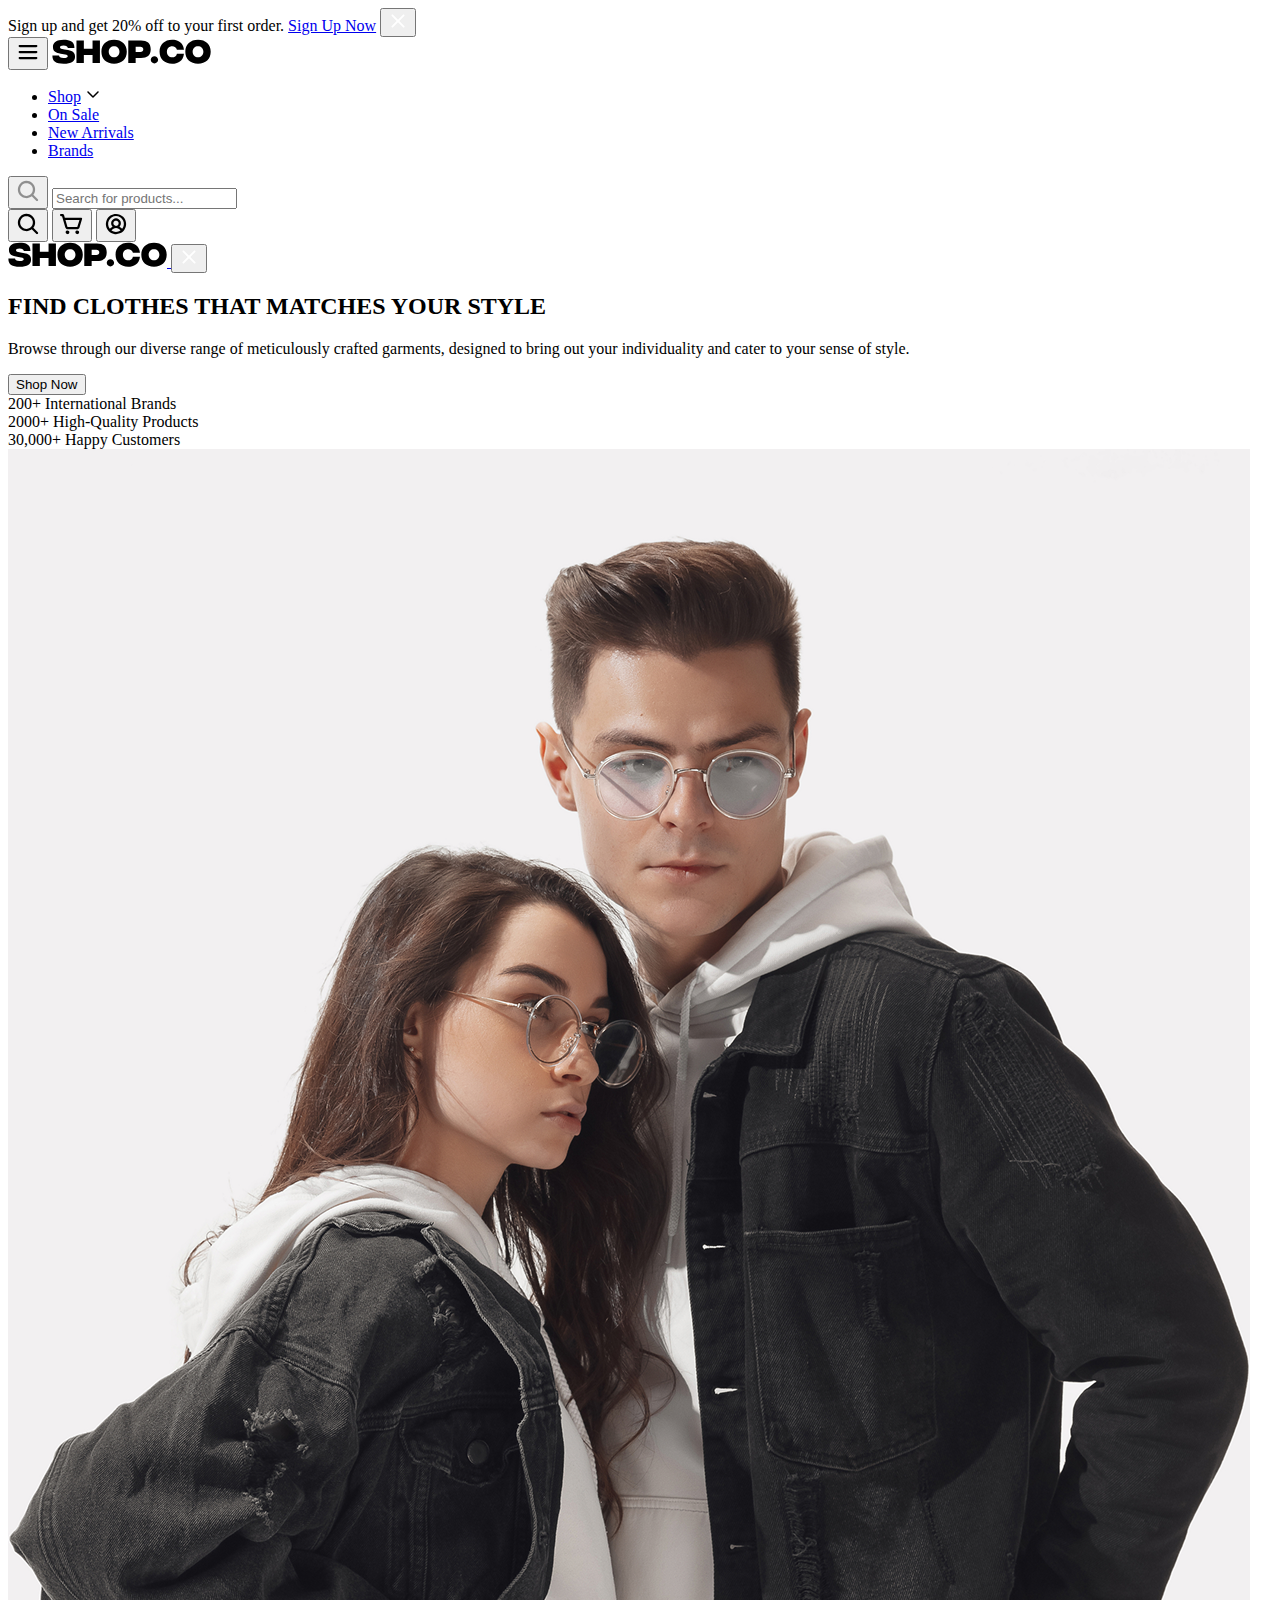
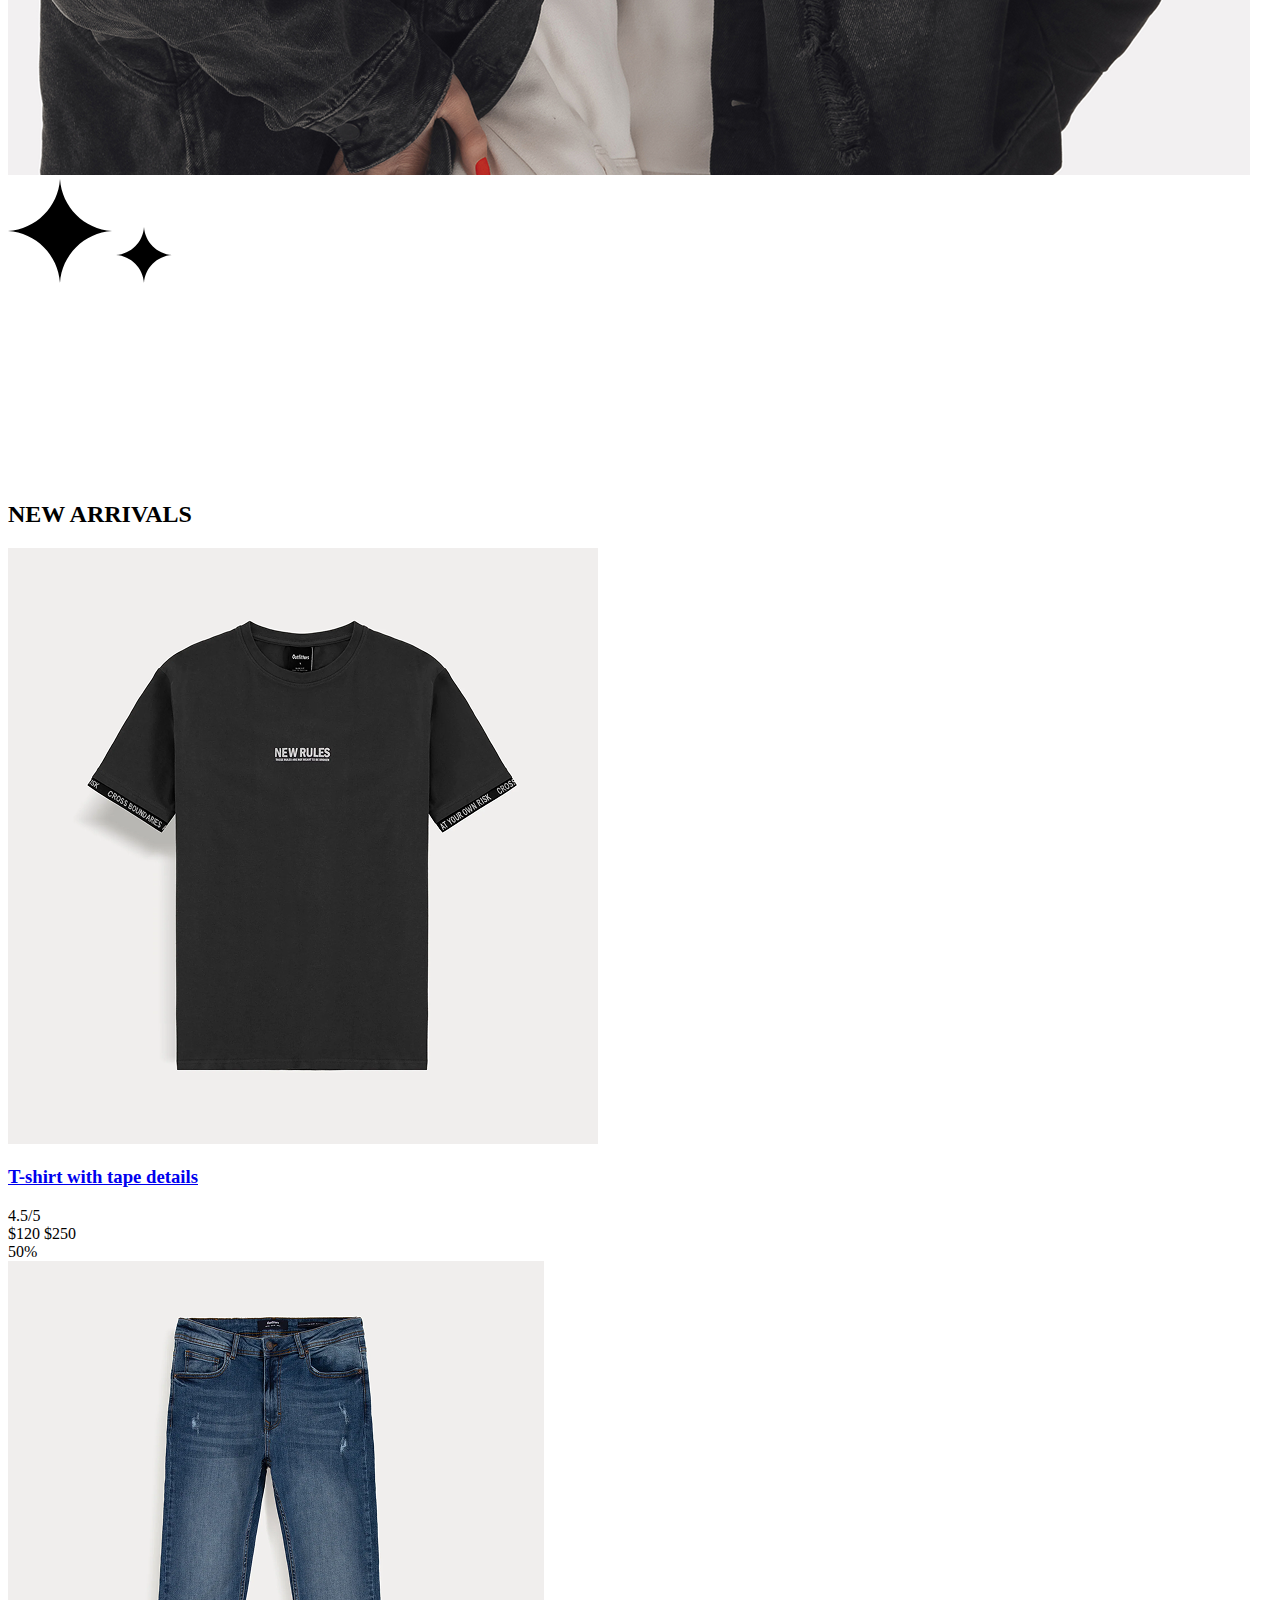
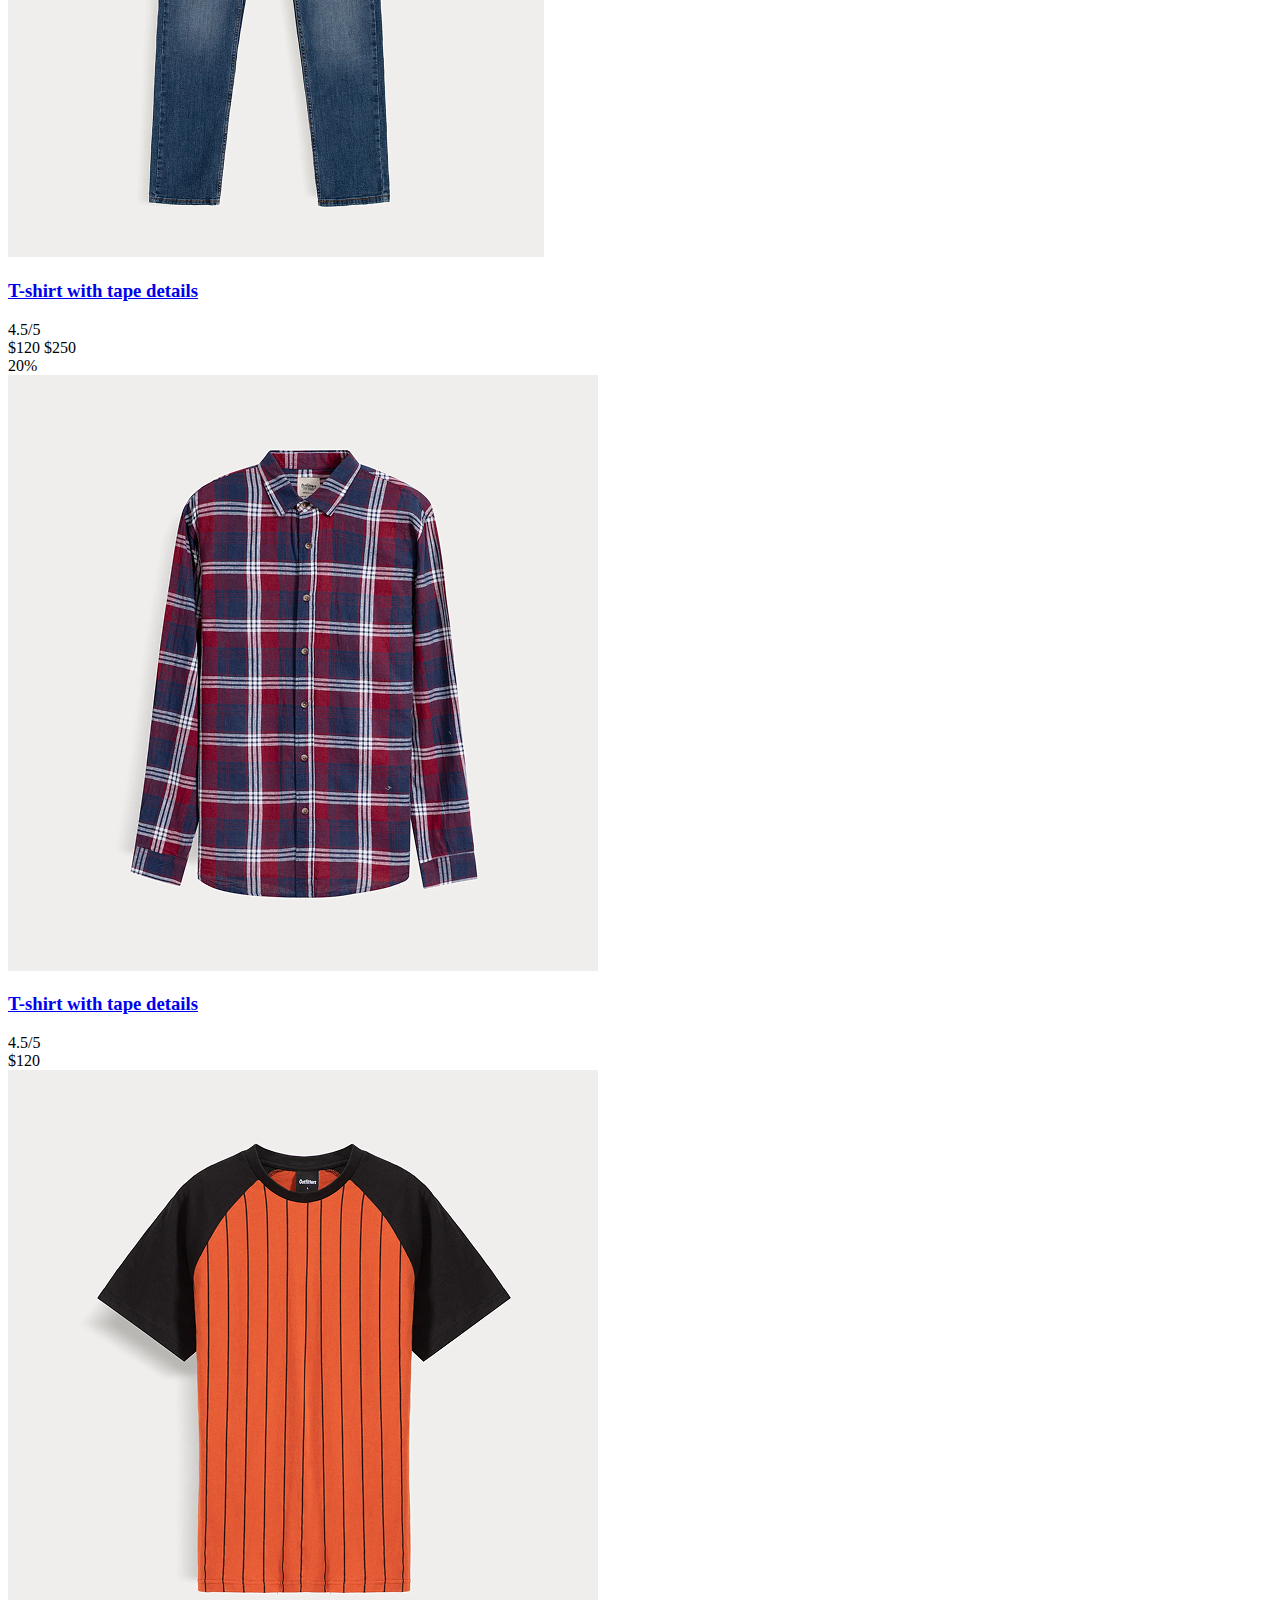
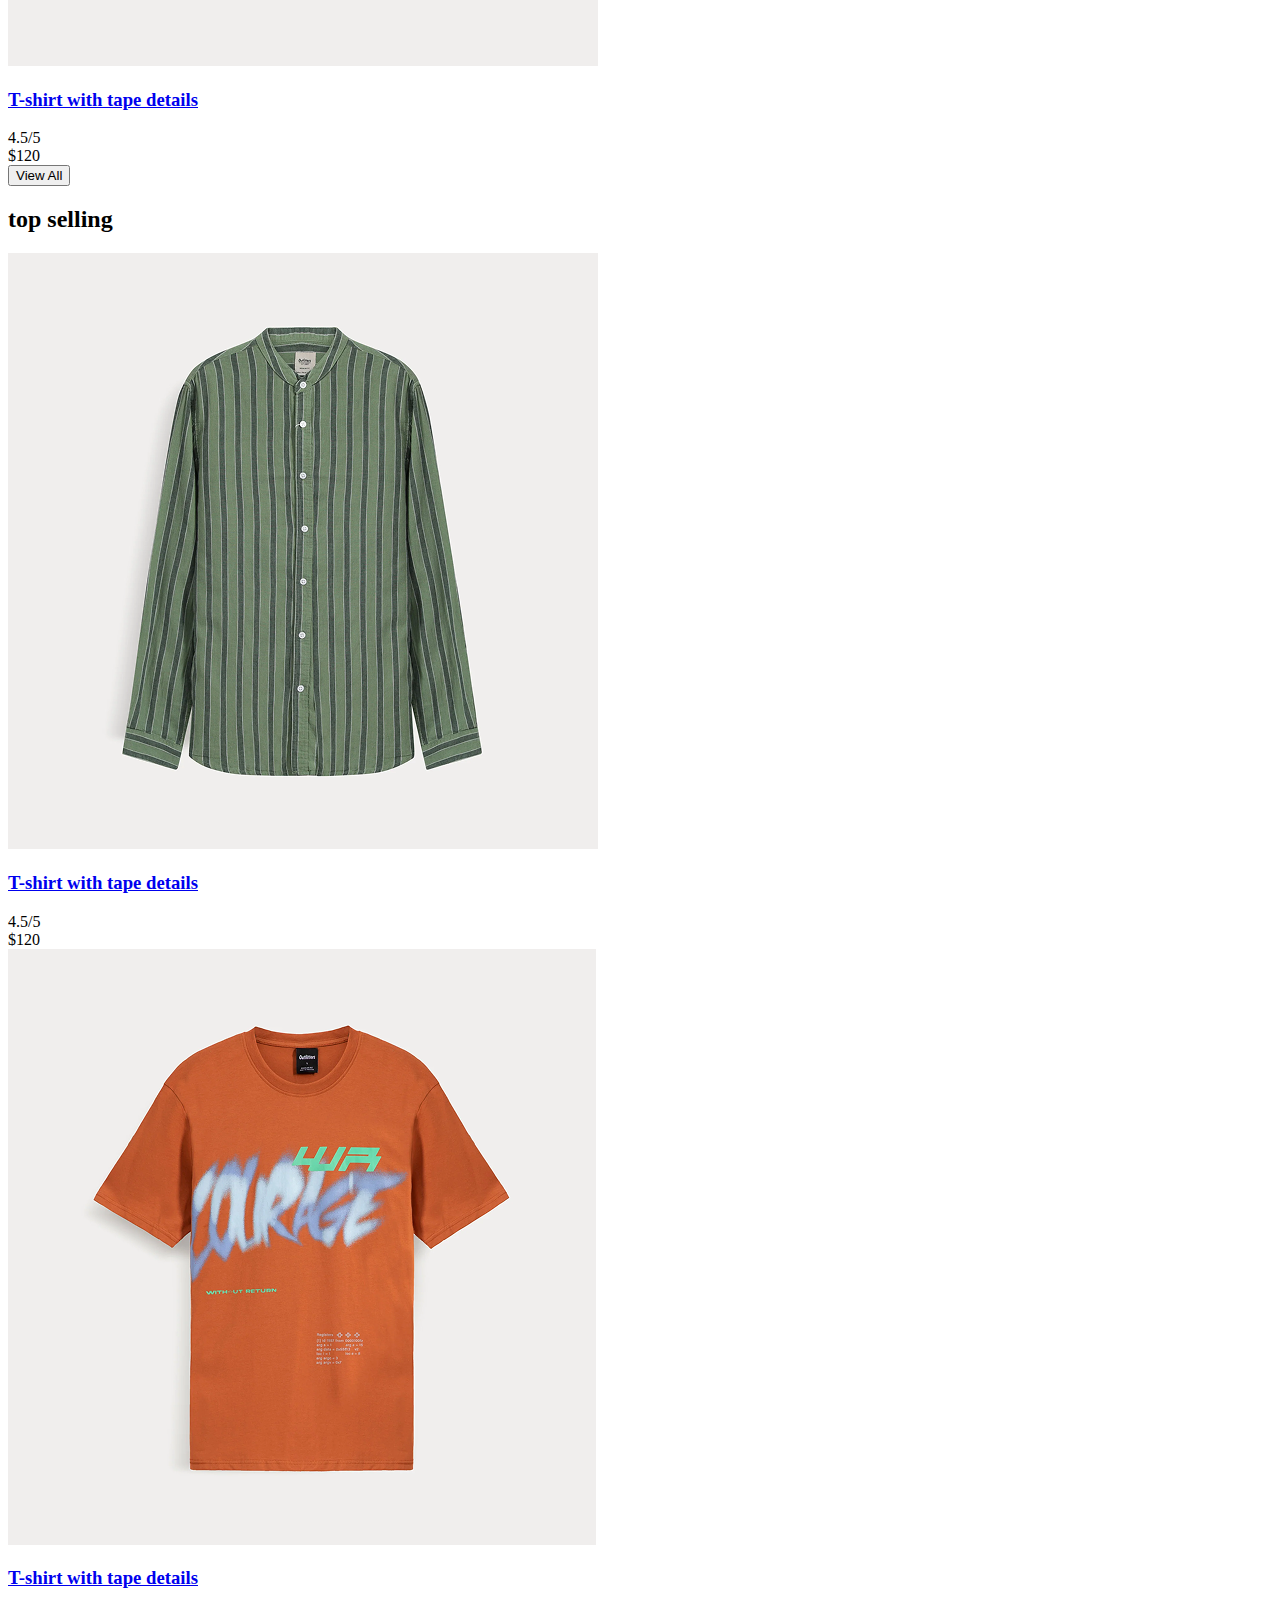
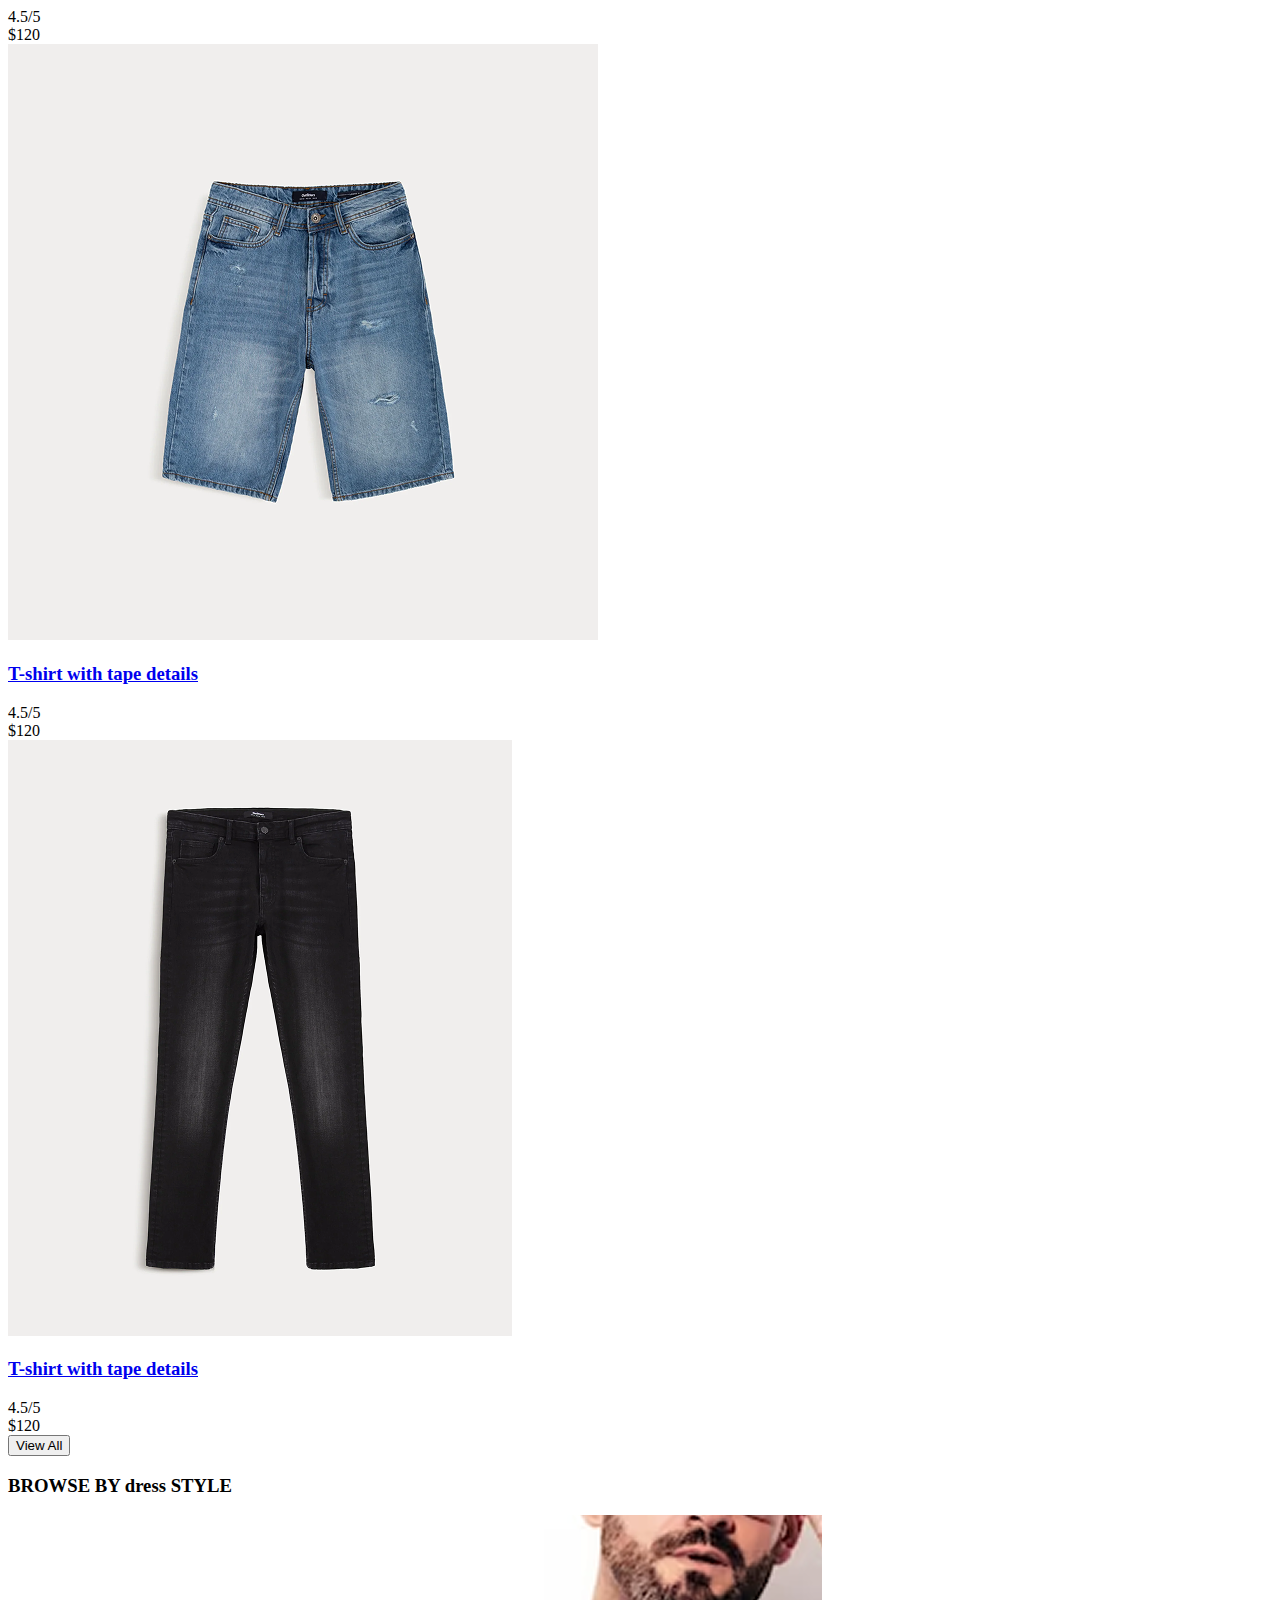
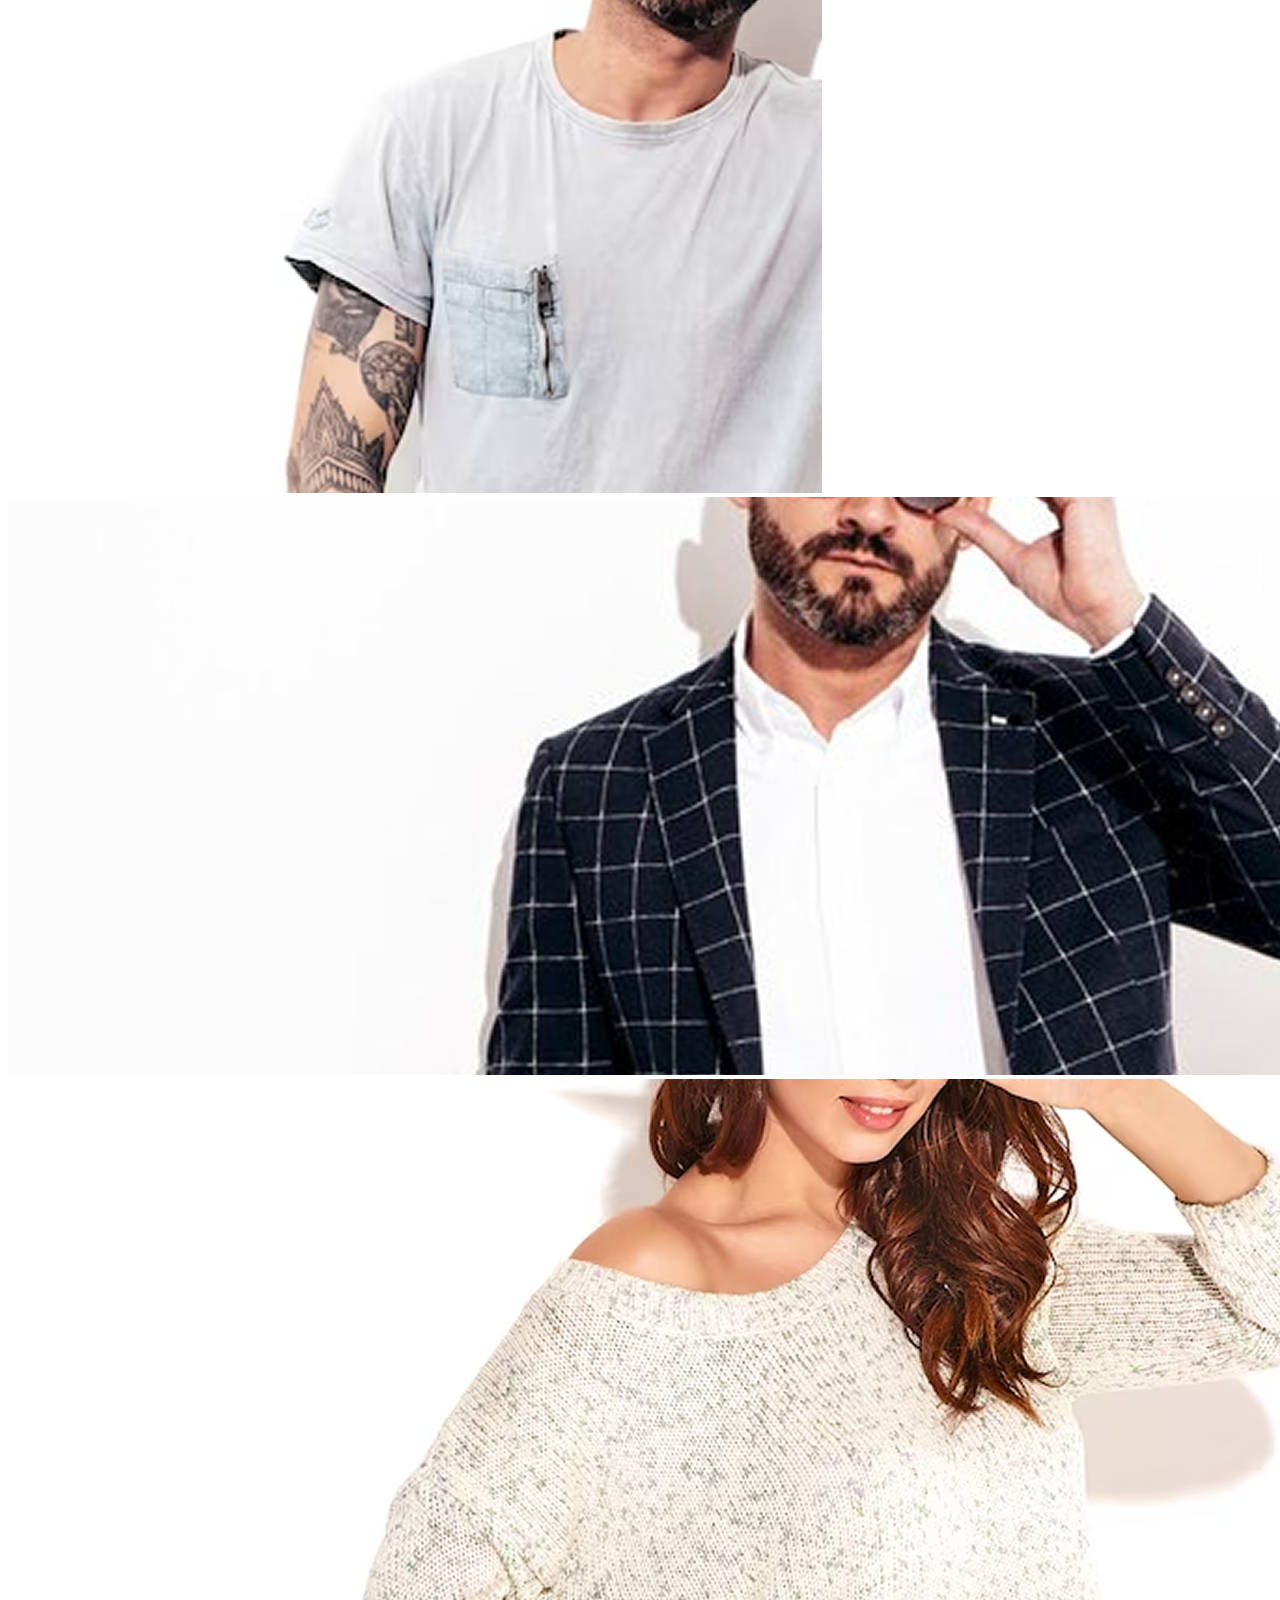
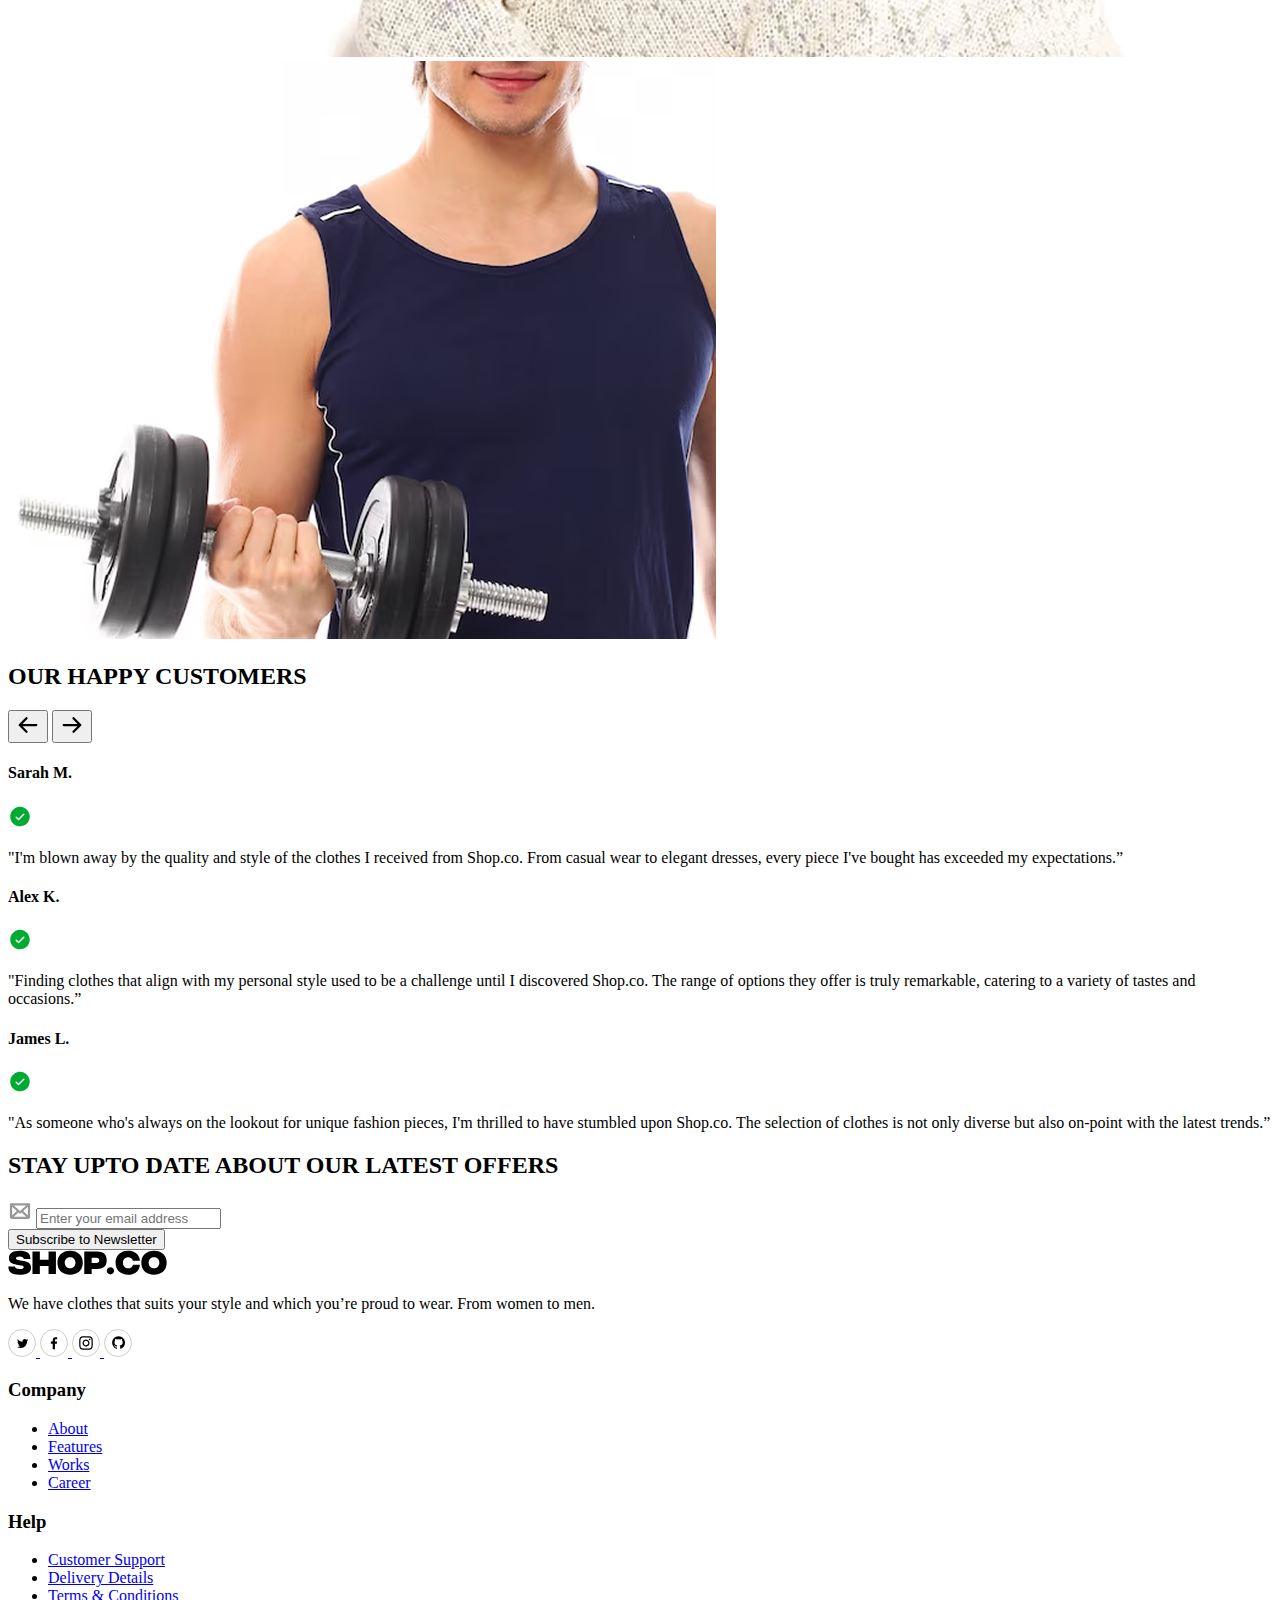
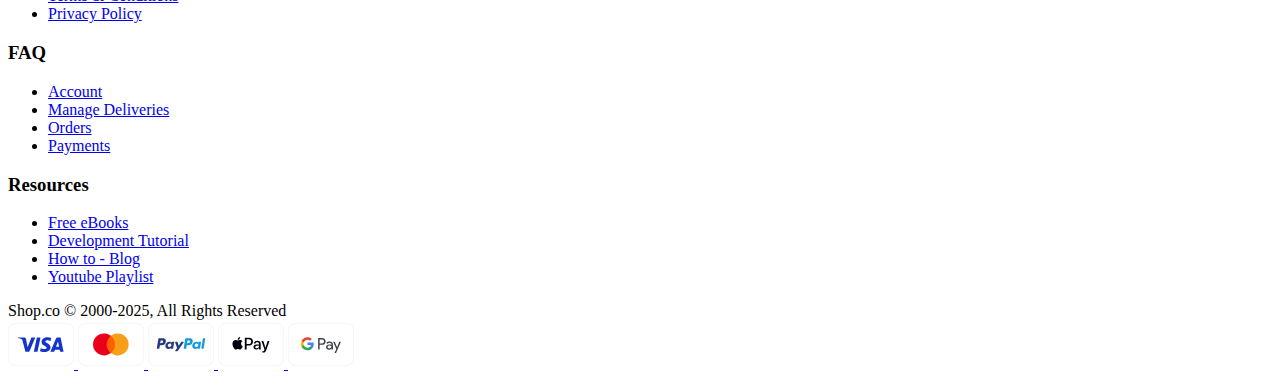
==== commit 52ab3a0c: "Done Product Detail" ====
--- a/index.html
+++ b/index.html
@@ -27,7 +27,7 @@
     <link rel="stylesheet" href="./assets/fonts/IntegralCF/stylesheet.css" />
 
     <!-- MAIN CSS -->
-    <link rel="stylesheet" href="./assets/css/main.min.css" />
+    <link rel="stylesheet" href="./assets/css/main.css" />
 
     <!-- SCRIPT LOAD -->
     <script src="./assets/js/script.js"></script>
@@ -161,18 +161,100 @@
               NEW ARRIVALS
             </h2>
             <!-- Card -->
-            <div class="row row-cols-4 row-cols-md-2 gy-md-3">
+            <div class="row row-cols-4 row-cols-lg-2 gy-lg-3">
               <!-- Item 1 -->
               <div class="col">
                 <div class="card">
-                  <img
-                    src="./assets/images/prod-1.png"
-                    alt=""
-                    class="card__img"
-                  />
-                  <h3 class="card__title card-title mt-16">
-                    T-shirt with tape details
-                  </h3>
+                  <a href="./prod-detail.html" class="card__img-wrap">
+                    <img
+                      src="./assets/images/prod-1.png"
+                      alt=""
+                      class="card__img"
+                    />
+                  </a>
+                  <a href="./prod-detail.html">
+                    <h3 class="card__title card-title mt-16">
+                      T-shirt with tape details
+                    </h3></a
+                  >
+                  <div class="card__row">
+                    <!-- Rating -->
+                    <div class="rating">
+                      <span class="rating__star rating__star--full"></span>
+                      <span class="rating__star rating__star--full"></span>
+                      <span class="rating__star rating__star--full"></span>
+                      <span class="rating__star rating__star--full"></span>
+                      <span class="rating__star rating__star--half"></span>
+                    </div>
+                    <!-- Number details -->
+                    <div>
+                      <span class="heading-5">4.5/</span
+                      ><span class="heading-5-grey">5</span>
+                    </div>
+                  </div>
+                  <!-- Price -->
+                  <div class="d-flex align-center gapX-10 gapX-md-5 mt-8">
+                    <span class="card-price">$120</span>
+                    <span class="card-price-old">$250</span>
+                    <div class="badge badge--sale">50%</div>
+                  </div>
+                </div>
+              </div>
+
+              <!-- Item 2 -->
+              <div class="col">
+                <div class="card">
+                  <a href="./prod-detail.html" class="card__img-wrap">
+                    <img
+                      src="./assets/images/prod-2.png"
+                      alt=""
+                      class="card__img"
+                    />
+                  </a>
+                  <a href="./prod-detail.html">
+                    <h3 class="card__title card-title mt-16">
+                      T-shirt with tape details
+                    </h3></a
+                  >
+                  <div class="card__row">
+                    <!-- Rating -->
+                    <div class="rating">
+                      <span class="rating__star rating__star--full"></span>
+                      <span class="rating__star rating__star--full"></span>
+                      <span class="rating__star rating__star--full"></span>
+                      <span class="rating__star rating__star--full"></span>
+                      <span class="rating__star rating__star--half"></span>
+                    </div>
+                    <!-- Number details -->
+                    <div>
+                      <span class="heading-5">4.5/</span
+                      ><span class="heading-5-grey">5</span>
+                    </div>
+                  </div>
+                  <!-- Price -->
+                  <div class="d-flex align-center gapX-10 gapX-md-5 mt-8">
+                    <span class="card-price">$120</span>
+                    <span class="card-price-old">$250</span>
+                    <div class="badge badge--sale">20%</div>
+                  </div>
+                </div>
+              </div>
+
+              <!-- Item 3 -->
+              <div class="col">
+                <div class="card">
+                  <a href="./prod-detail.html" class="card__img-wrap">
+                    <img
+                      src="./assets/images/prod-3.png"
+                      alt=""
+                      class="card__img"
+                    />
+                  </a>
+                  <a href="./prod-detail.html">
+                    <h3 class="card__title card-title mt-16">
+                      T-shirt with tape details
+                    </h3></a
+                  >
                   <div class="card__row">
                     <!-- Rating -->
                     <div class="rating">
@@ -193,79 +275,21 @@
                 </div>
               </div>
 
-              <!-- Item 2 -->
-              <div class="col">
-                <div class="card">
-                  <img
-                    src="./assets/images/prod-2.png"
-                    alt=""
-                    class="card__img"
-                  />
-                  <h3 class="card__title card-title mt-16">
-                    T-shirt with tape details
-                  </h3>
-                  <div class="card__row">
-                    <!-- Rating -->
-                    <div class="rating">
-                      <span class="rating__star rating__star--full"></span>
-                      <span class="rating__star rating__star--full"></span>
-                      <span class="rating__star rating__star--full"></span>
-                      <span class="rating__star rating__star--full"></span>
-                      <span class="rating__star rating__star--half"></span>
-                    </div>
-                    <!-- Number details -->
-                    <div>
-                      <span class="heading-5">4.5/</span
-                      ><span class="heading-5-grey">5</span>
-                    </div>
-                  </div>
-                  <!-- Price -->
-                  <span class="card-price mt-8">$120</span>
-                </div>
-              </div>
-
-              <!-- Item 3 -->
-              <div class="col">
-                <div class="card">
-                  <img
-                    src="./assets/images/prod-3.png"
-                    alt=""
-                    class="card__img"
-                  />
-                  <h3 class="card__title card-title mt-16">
-                    T-shirt with tape details
-                  </h3>
-                  <div class="card__row">
-                    <!-- Rating -->
-                    <div class="rating">
-                      <span class="rating__star rating__star--full"></span>
-                      <span class="rating__star rating__star--full"></span>
-                      <span class="rating__star rating__star--full"></span>
-                      <span class="rating__star rating__star--full"></span>
-                      <span class="rating__star rating__star--half"></span>
-                    </div>
-                    <!-- Number details -->
-                    <div>
-                      <span class="heading-5">4.5/</span
-                      ><span class="heading-5-grey">5</span>
-                    </div>
-                  </div>
-                  <!-- Price -->
-                  <span class="card-price mt-8">$120</span>
-                </div>
-              </div>
-
               <!-- Item 4 -->
               <div class="col">
                 <div class="card">
-                  <img
-                    src="./assets/images/prod-4.png"
-                    alt=""
-                    class="card__img"
-                  />
-                  <h3 class="card__title card-title mt-16">
-                    T-shirt with tape details
-                  </h3>
+                  <a href="./prod-detail.html" class="card__img-wrap">
+                    <img
+                      src="./assets/images/prod-4.png"
+                      alt=""
+                      class="card__img"
+                    />
+                  </a>
+                  <a href="./prod-detail.html">
+                    <h3 class="card__title card-title mt-16">
+                      T-shirt with tape details
+                    </h3></a
+                  >
                   <div class="card__row">
                     <!-- Rating -->
                     <div class="rating">
@@ -306,18 +330,22 @@
           <div class="selling__inner">
             <h2 class="heading-2 text-center mb-55 mb-xl-30">top selling</h2>
             <!-- Card -->
-            <div class="row row-cols-4 row-cols-md-2 gy-md-3">
+            <div class="row row-cols-4 row-cols-lg-2 gy-lg-3">
               <!-- Item 1 -->
               <div class="col">
                 <div class="card">
-                  <img
-                    src="./assets/images/prod-5.png"
-                    alt=""
-                    class="card__img"
-                  />
-                  <h3 class="card__title card-title mt-16">
-                    T-shirt with tape details
-                  </h3>
+                  <a href="./prod-detail.html" class="card__img-wrap">
+                    <img
+                      src="./assets/images/prod-5.png"
+                      alt=""
+                      class="card__img"
+                    />
+                  </a>
+                  <a href="./prod-detail.html">
+                    <h3 class="card__title card-title mt-16">
+                      T-shirt with tape details
+                    </h3></a
+                  >
                   <div class="card__row">
                     <!-- Rating -->
                     <div class="rating">
@@ -341,14 +369,18 @@
               <!-- Item 2 -->
               <div class="col">
                 <div class="card">
-                  <img
-                    src="./assets/images/prod-6.png"
-                    alt=""
-                    class="card__img"
-                  />
-                  <h3 class="card__title card-title mt-16">
-                    T-shirt with tape details
-                  </h3>
+                  <a href="./prod-detail.html" class="card__img-wrap">
+                    <img
+                      src="./assets/images/prod-6.png"
+                      alt=""
+                      class="card__img"
+                    />
+                  </a>
+                  <a href="./prod-detail.html">
+                    <h3 class="card__title card-title mt-16">
+                      T-shirt with tape details
+                    </h3></a
+                  >
                   <div class="card__row">
                     <!-- Rating -->
                     <div class="rating">
@@ -372,14 +404,18 @@
               <!-- Item 3 -->
               <div class="col">
                 <div class="card">
-                  <img
-                    src="./assets/images/prod-7.png"
-                    alt=""
-                    class="card__img"
-                  />
-                  <h3 class="card__title card-title mt-16">
-                    T-shirt with tape details
-                  </h3>
+                  <a href="./prod-detail.html" class="card__img-wrap">
+                    <img
+                      src="./assets/images/prod-7.png"
+                      alt=""
+                      class="card__img"
+                    />
+                  </a>
+                  <a href="./prod-detail.html">
+                    <h3 class="card__title card-title mt-16">
+                      T-shirt with tape details
+                    </h3></a
+                  >
                   <div class="card__row">
                     <!-- Rating -->
                     <div class="rating">
@@ -403,14 +439,18 @@
               <!-- Item 4 -->
               <div class="col">
                 <div class="card">
-                  <img
-                    src="./assets/images/prod-8.png"
-                    alt=""
-                    class="card__img"
-                  />
-                  <h3 class="card__title card-title mt-16">
-                    T-shirt with tape details
-                  </h3>
+                  <a href="./prod-detail.html" class="card__img-wrap">
+                    <img
+                      src="./assets/images/prod-8.png"
+                      alt=""
+                      class="card__img"
+                    />
+                  </a>
+                  <a href="./prod-detail.html">
+                    <h3 class="card__title card-title mt-16">
+                      T-shirt with tape details
+                    </h3></a
+                  >
                   <div class="card__row">
                     <!-- Rating -->
                     <div class="rating">
@@ -587,7 +627,7 @@
       <!-- Subscribe -->
       <section class="sub mt-80 mt-md-50">
         <div class="container">
-          <div class="sub__inner">
+          <div class="sub__inner mb--90 mb-md--125">
             <div class="row gy-md-3 gy-sm-2">
               <div class="col-6 col-md-12">
                 <h2 class="heading-2-white">
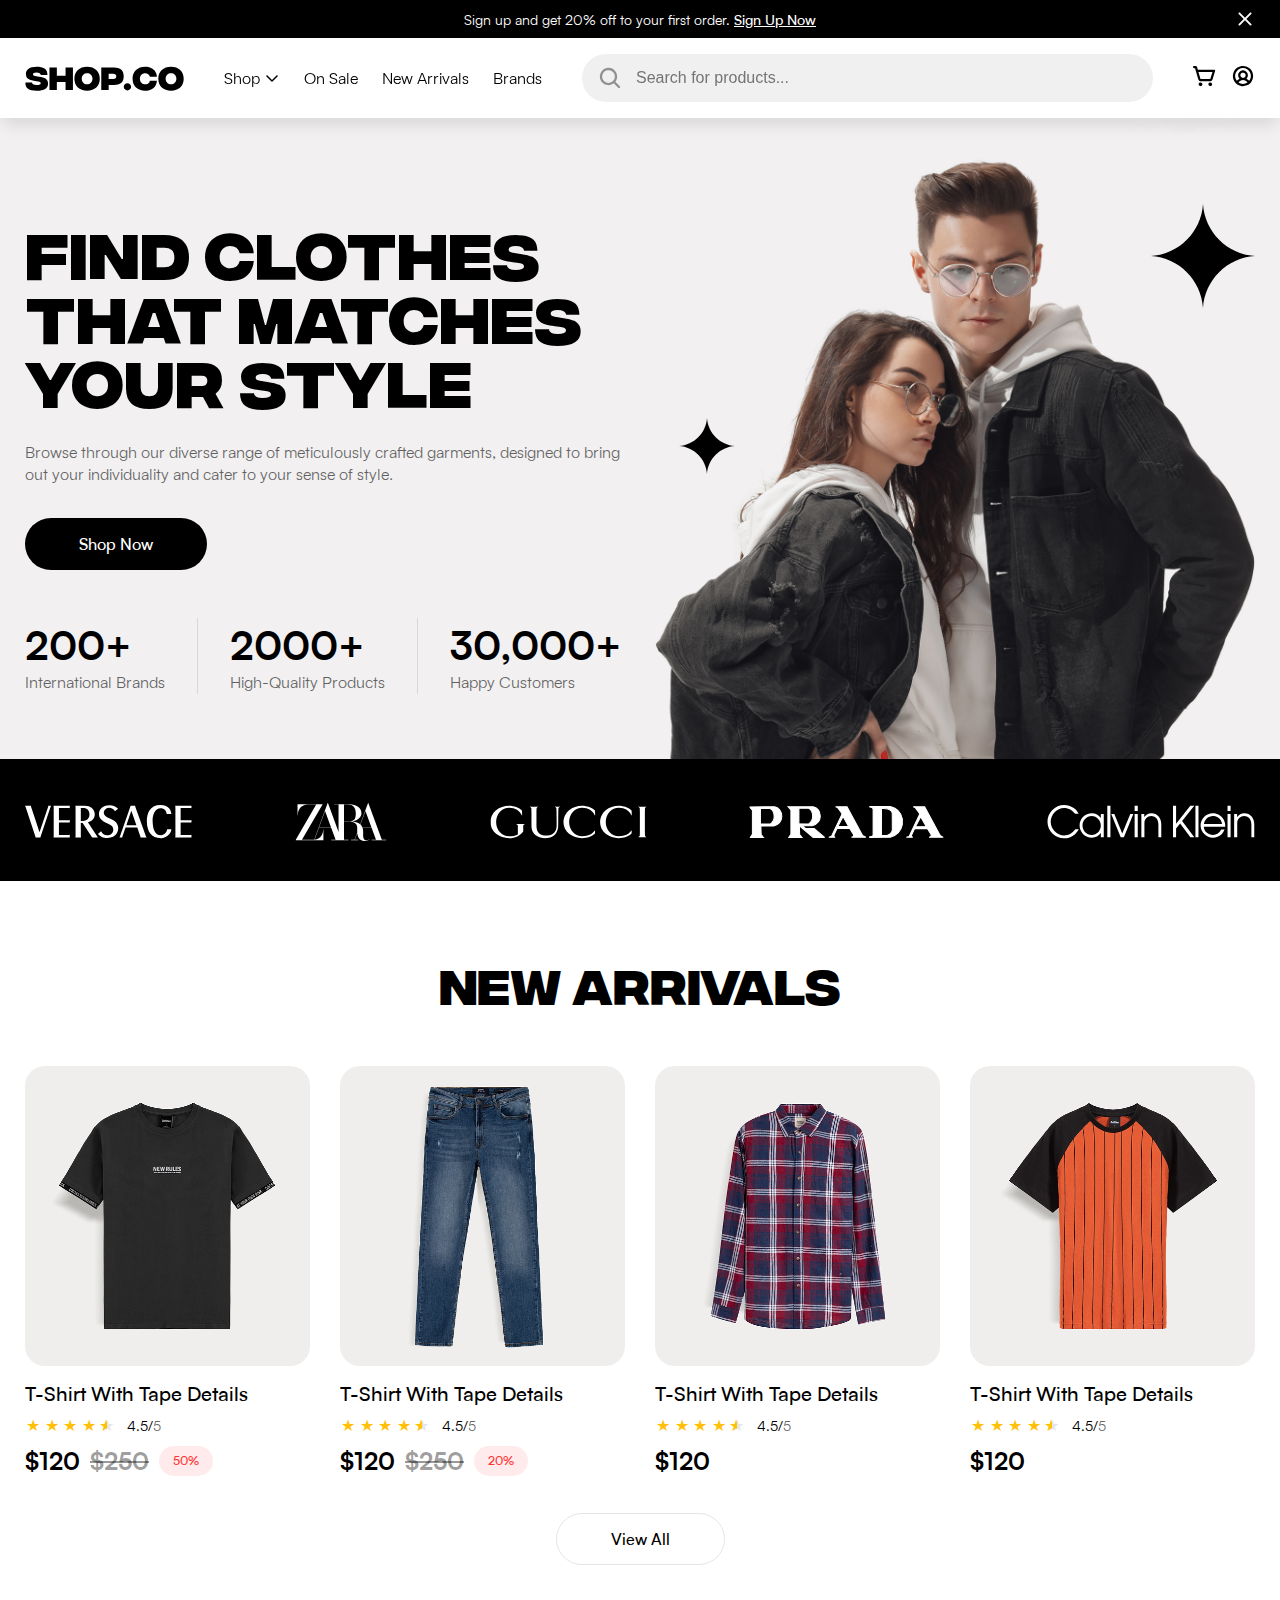
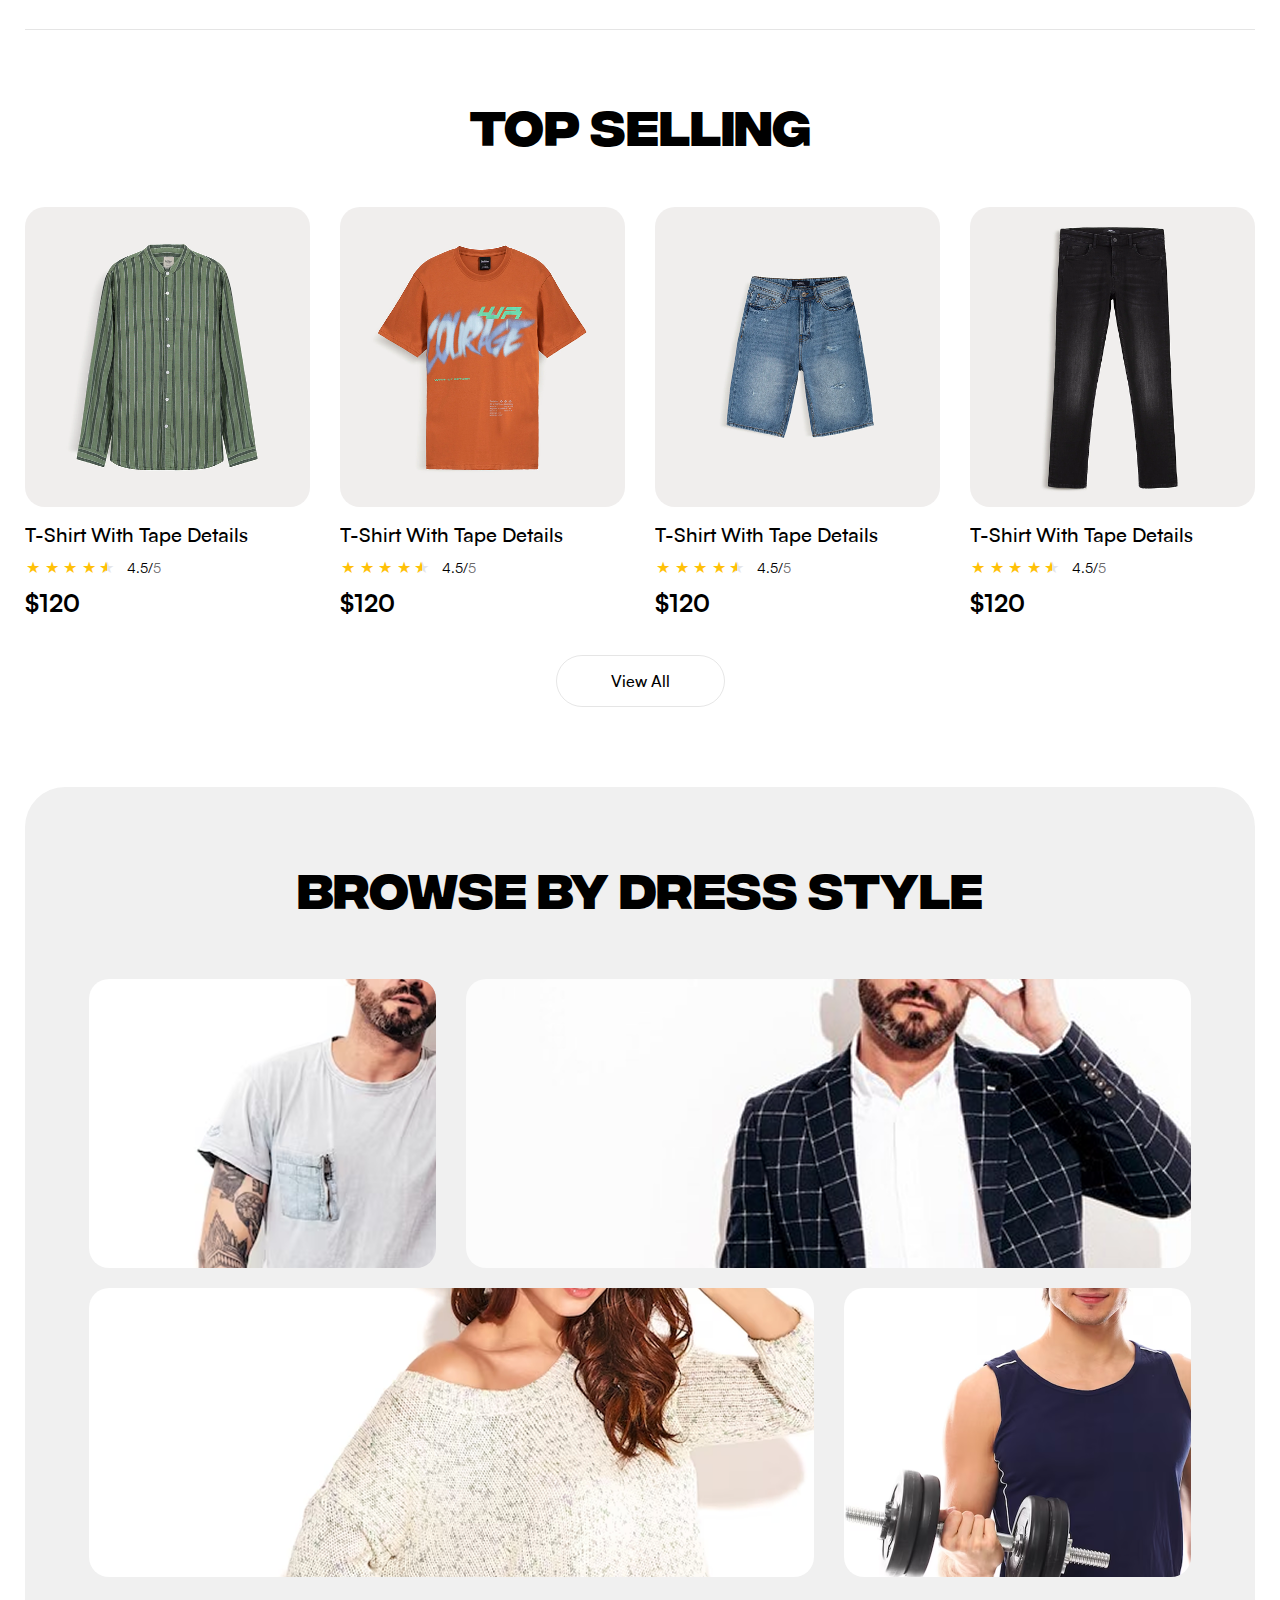
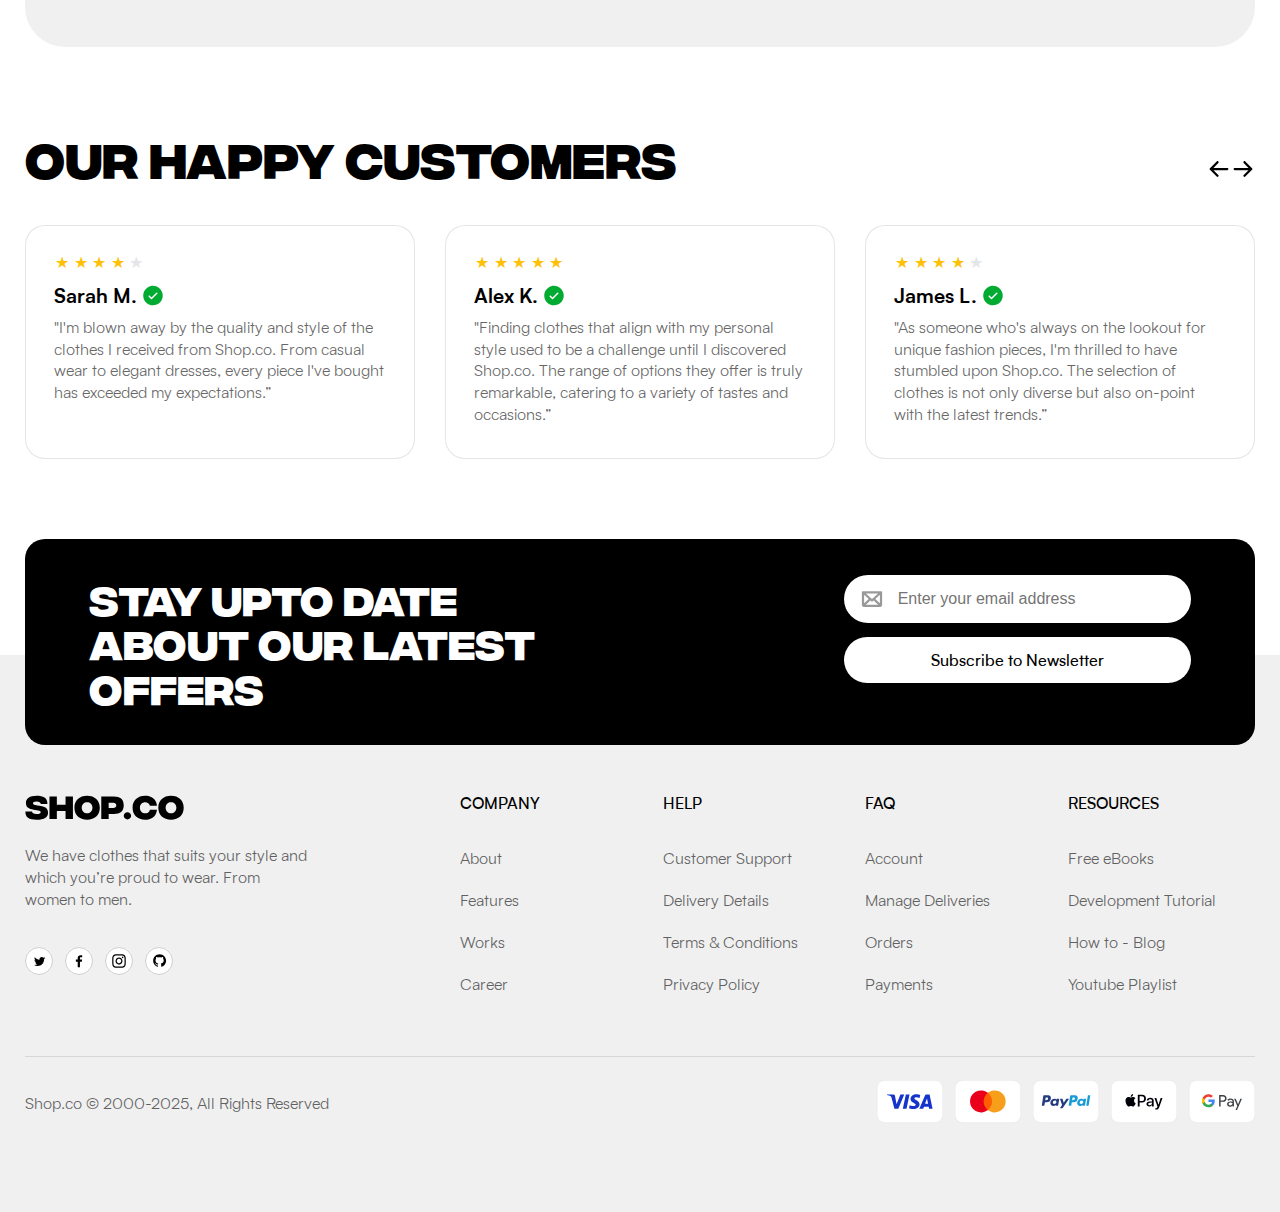
==== commit 37b237da: "Fixed Product Detail Path CSS" ====
--- a/index.html
+++ b/index.html
@@ -1,4 +1,4 @@
-<!doctype html>
+<!DOCTYPE html>
 <html lang="en">
   <head>
     <meta charset="UTF-8" />
@@ -27,7 +27,7 @@
     <link rel="stylesheet" href="./assets/fonts/IntegralCF/stylesheet.css" />
 
     <!-- MAIN CSS -->
-    <link rel="stylesheet" href="./assets/css/main.css" />
+    <link rel="stylesheet" href="./assets/css/main.min.css" />
 
     <!-- SCRIPT LOAD -->
     <script src="./assets/js/script.js"></script>
--- a/assets/css/main.min.css
+++ b/assets/css/main.min.css
@@ -0,0 +1 @@
+@charset "UTF-8";a,abbr,acronym,address,applet,article,aside,audio,b,big,blockquote,body,canvas,caption,center,cite,code,dd,del,details,dfn,div,dl,dt,em,embed,fieldset,figcaption,figure,footer,form,h1,h2,h3,h4,h5,h6,header,hgroup,html,i,iframe,img,ins,kbd,label,legend,li,mark,menu,nav,object,ol,output,p,pre,q,ruby,s,samp,section,small,span,strike,strong,sub,summary,sup,table,tbody,td,tfoot,th,thead,time,tr,tt,u,ul,var,video{margin:0;padding:0;border:0;font:inherit;vertical-align:baseline}article,aside,details,figcaption,figure,footer,header,hgroup,menu,nav,section{display:block}body{font-family:"MJ Satoshi",sans-serif;font-size:1.6rem;line-height:1.5;color:#000}ol,ul{list-style:none}blockquote,q{quotes:none}blockquote:after,blockquote:before,q:after,q:before{content:none}table{border-collapse:collapse;border-spacing:0}*,::after,::before{box-sizing:border-box}.mt-0{margin-top:0}.mt-5{margin-top:.5rem}.mt-8{margin-top:.8rem}.mt-12{margin-top:1.2rem}.mt-16{margin-top:1.6rem}.mt-20{margin-top:2rem}.mt-24{margin-top:2.4rem}.mt-25{margin-top:2.5rem}.mt-32{margin-top:3.2rem}.mt-36{margin-top:3.6rem}.mt-50{margin-top:5rem}.mt-55{margin-top:5.5rem}.mt-64{margin-top:6.4rem}.mt-72{margin-top:7.2rem}.mt-80{margin-top:8rem}.mt-100{margin-top:10rem}@media (max-width:1239.98px){.mt-xxl-50{margin-top:5rem}.mt-xl-16{margin-top:1.6rem}.mt-xl-30{margin-top:3rem}.mt-xl-50{margin-top:5rem}}@media (max-width:991.98px){.mt-lg-16{margin-top:1.6rem}.mt-lg-20{margin-top:2rem}}@media (max-width:767.98px){.mt-md-14{margin-top:1.4rem}.mt-md-16{margin-top:1.6rem}.mt-md-20{margin-top:2rem}.mt-md-24{margin-top:2.4rem}.mt-md-40{margin-top:4rem}.mt-md-50{margin-top:5rem}}@media (max-width:575.98px){.mt-sm-24{margin-top:2.4rem}}.mb--90{margin-bottom:-9rem}.mb-40{margin-bottom:4rem}.mb-55{margin-bottom:5.5rem}@media (max-width:1199.98px){.mb-xl-30{margin-bottom:3rem}}@media (max-width:767.98px){.mb-md--125{margin-bottom:-12.5rem}.mb-md-24{margin-bottom:2.4rem}}.my-18{margin-top:1.8rem;margin-bottom:1.8rem}.my-64{margin-top:6.4rem;margin-bottom:6.4rem}@media (max-width:767.98px){.my-md-40{margin-top:4rem;margin-bottom:4rem}}.mx-auto{margin-left:auto;margin-right:auto}.gapX-4{column-gap:.4rem}.gapX-8{column-gap:.8rem}.gapX-10{column-gap:1rem}.gapX-12{column-gap:1.2rem}.gapX-14{column-gap:1.4rem}.gapX-16{column-gap:1.6rem}.gapX-20{column-gap:2rem}@media (max-width:767.98px){.gapX-md-10{column-gap:1rem}.gapX-md-5{column-gap:.5rem}.gapY-md-20{row-gap:2rem}}.gap-12{column-gap:1.2rem;row-gap:1.2rem}.gap-20{column-gap:2rem;row-gap:2rem}.heading-1{font-family:"FONTSPRING DEMO - Integral CF",sans-serif;font-size:6.4rem;font-weight:700;line-height:100%}@media (max-width:1239.98px){.heading-1{font-size:5.5rem}}@media (max-width:1199.98px){.heading-1{font-size:4.7rem}}@media (max-width:991.98px){.heading-1{font-size:3rem}}@media (max-width:575.98px){.heading-1{font-size:3.6rem}}.heading-2{font-family:"FONTSPRING DEMO - Integral CF",sans-serif;font-size:4.8rem;font-weight:700;line-height:normal}@media (max-width:991.98px){.heading-2{font-size:3.8rem}}@media (max-width:575.98px){.heading-2{font-size:3.2rem}}.heading-2-black,.heading-2-white{font-family:"FONTSPRING DEMO - Integral CF",sans-serif;font-size:4rem;font-weight:700;line-height:112.5%}.heading-2-white{color:#fff}@media (max-width:991.98px){.heading-2-white{font-size:2.8rem}}.heading-2-base{font-size:4rem;font-weight:700;line-height:normal}@media (max-width:1239.98px){.heading-2-base{font-size:3rem}}@media (max-width:1199.98px){.heading-2-base{font-size:2.8rem}}@media (max-width:991.98px){.heading-2-base{font-size:2.4rem}}.heading-3{font-size:3.6rem;font-weight:700;line-height:normal}.heading-4{font-size:1.6rem;font-weight:500;line-height:112.5%}.heading-5{font-size:1.4rem;font-weight:400;line-height:110%}@media (max-width:575.98px){.heading-5{font-size:1.2rem}}.heading-5-grey{color:rgba(0,0,0,.6);font-size:1.4rem;font-weight:400;line-height:110%}@media (max-width:575.98px){.heading-5-grey{font-size:1.2rem}}.desc{color:rgba(0,0,0,.6);font-weight:400;line-height:137.5%}@media (max-width:991.98px){.desc{font-size:1.4rem}}.desc-500{color:rgba(0,0,0,.6);font-weight:500;line-height:137.5%}.card-title{font-size:2rem;font-weight:700;line-height:normal;text-transform:capitalize}@media (max-width:1199.98px){.card-title{font-size:1.8rem}}@media (max-width:991.98px){.card-title{font-size:1.6rem}}.card-price{font-size:2.4rem;font-weight:700;line-height:normal}@media (max-width:1199.98px){.card-price{font-size:2rem}}.card-price-old{color:rgba(0,0,0,.4);font-size:2.4rem;font-weight:700;line-height:normal;text-decoration:line-through}@media (max-width:1199.98px){.card-price-old{font-size:2rem}}.uppercase{text-transform:uppercase}.lowercase{text-transform:lowercase}.capitalize{text-transform:capitalize}button{font-family:inherit;background:0 0;padding:0;cursor:pointer}a{text-decoration:none;color:inherit}textarea{resize:vertical}button,input{border:0;outline:0}.separate{background:rgba(0,0,0,.1);width:100%;height:1px}.bg-white{background:#fff!important}.text-center{text-align:center}.font-size-32{font-size:3.2rem!important}.p-0{padding:0!important}.mb-auto{margin-bottom:auto}html{font-size:62.5%}:root{--gutter-x:30px;--gutter-y:0}.container,.container-fluid,.row [class*=col]{padding-left:calc(var(--gutter-x)*.5);padding-right:calc(var(--gutter-x)*.5)}.container{width:100%;margin-left:auto;margin-right:auto;max-width:1260px}.container-fluid{width:100%}.row{display:flex;flex-wrap:wrap;margin-top:calc(var(--gutter-y)*-1);margin-left:calc(var(--gutter-x)*-.5);margin-right:calc(var(--gutter-x)*-.5)}.row>*{margin-top:var(--gutter-y)}.col{flex:1 0 0;width:100%}.row-cols-4>*{flex:0 0 auto;width:25%}.row-cols-3>*{flex:0 0 auto;width:33.3333333333%}.row-cols-2>*{flex:0 0 auto;width:50%}.col-3,.col-4{flex:0 0 auto;width:25%}.col-4{width:33.3333333333%}.col-6,.col-8{flex:0 0 auto;width:50%}.col-8{width:66.6666666667%}.offset-1{margin-left:8.3333333333%}.offset-2{margin-left:16.6666666667%}.d-flex{display:flex!important}.d-none{display:none!important}.align-center{align-items:center!important}.align-end{align-items:end!important}.justify-space-between{justify-content:space-between!important}.gx-3{--gutter-x:45px}.gy-3{--gutter-y:45px}.gx-2{--gutter-x:30px}.gy-2{--gutter-y:30px}@media (max-width:1239.98px){.container{max-width:1140px}}@media (max-width:1199.98px){.container{max-width:960px}.gx-xl-2{--gutter-x:30px}}@media (max-width:991.98px){.container{max-width:720px}.row-cols-lg-1>*{flex:0 0 auto;width:100%}.col-lg-6,.row-cols-lg-2>*{flex:0 0 auto;width:50%}.d-lg-flex{display:flex!important}.d-lg-none{display:none!important}.offset-lg-0{margin-left:0}.gy-lg-3{--gutter-y:45px}}@media (max-width:767.98px){.container{max-width:540px}.row-cols-md-1>*{flex:0 0 auto;width:100%}.col-md-12,.row-cols-md-2>*{flex:0 0 auto;width:50%}.col-md-12{width:100%}.d-md-flex{display:flex!important}.d-md-none{display:none!important}.d-md-block{display:block!important}.offset-md-0{margin-left:0}.gy-md-3{--gutter-y:45px}.gy-md-2{--gutter-y:30px}}@media (max-width:575.98px){.container{max-width:100%}.row-cols-sm-1>*{flex:0 0 auto;width:100%}.d-sm-none{display:none!important}.gx-sm-1{--gutter-x:15px}.gy-sm-1{--gutter-y:15px}.gx-sm-2{--gutter-x:30px}.gy-sm-2{--gutter-y:30px}}.header__promo{background:#000;display:flex;align-items:center;height:3.8rem;font-size:1.4rem;color:#fff;text-align:center}.header__promo--link{color:#fff;text-decoration:underline;font-weight:500}.header__promo-inner{position:relative}.header__promo-close{position:absolute;right:0;top:0}.header{position:sticky;inset:0;z-index:1001;background:#fff;padding:16px 0;box-shadow:0 10px 15px -3px rgba(0,0,0,.1)}@media (max-width:1239.98px){.header{padding:16px 0}}@media (max-width:991.98px){.header{padding:10px 0}}.header__inner{display:flex;align-items:center;justify-content:space-between;gap:40px;height:48px}@media (max-width:991.98px){.header__inner{height:35px}}.header__cta{display:flex;align-items:center;gap:14px}@media (max-width:991.98px){.header__cta{gap:12px}}.header__slider{position:fixed;inset:0 30%0 0;background:#fff;flex-direction:column;padding:20px;box-shadow:-2px 0 5px rgba(0,0,0,.2);border-radius:0 2rem 2rem 0;z-index:1000;transform:translateX(-100%);transition:transform .39s}@media (max-width:575.98px){.header__slider{inset:0 20%0 0}}.header__slider.active{display:flex;transform:translateX(0)}.header__slider-close{display:flex;align-items:center;justify-content:center;width:30px;height:30px;padding:5px;background:#000;border-radius:50%;margin-left:auto}@media (max-width:575.98px){.header__slider-close{width:24px;height:24px}}.header__slider-logo{height:20px}.overlay{position:fixed;inset:0;z-index:999;background:rgba(0,0,0,.79);display:none}.footer{background:#f0f0f0}.footer__inner{padding:140px 0 80px}@media (max-width:767.98px){.footer__inner{padding:155px 0 75px}}.footer__row{display:flex;align-items:center;justify-content:space-between}@media (max-width:767.98px){.footer__row{flex-direction:column;justify-content:center}}.footer__logo{display:block;margin-top:-10px}.footer__list{display:flex;flex-direction:column}.footer__item{transition:text-decoration .2s,color .2s}.footer__item:hover .footer__link{color:#000;text-decoration:underline}.footer__link{display:inline-block;padding:10px 0}@media (max-width:575.98px){.footer__payment{flex-wrap:wrap;justify-content:center}}.socials__link{transition:filter .2s}.socials__link:hover .socials__icon{filter:invert(100%)}.btn,.form__button{border-radius:999rem;display:flex;align-items:center;justify-content:center;white-space:nowrap;transition:background-color .2s,color .2s;padding:0 5.4rem;height:5.2rem}@media (max-width:991.98px){.btn,.form__button{height:4.2rem}}@media (max-width:767.98px){.btn,.form__button{height:4.8rem}}.btn,.form__button{font-size:1.6rem;font-weight:500}.btn--primary{background:#000;color:#fff}.btn--primary:hover{background:#333}.btn--grey,.btn--primary,.btn--secondary{transition:background-color .2s,color .2s}.btn--secondary{background:#fff;color:#000;height:46px}.btn--secondary:hover{background:#fff;background:#495057;color:#fff}.btn--grey{background:#f0f0f0;color:rgba(0,0,0,.6)}.btn--grey:hover{background:#f3f3f3}.btn--pagination{height:3.6rem;padding:0 1.4rem;background:#fff;border:1px solid rgba(0,0,0,.1);border-radius:.8rem}.btn--grey:hover,.btn--outline:hover,.btn--pagination:hover{background:#000;color:#fff}.btn--outline{background:0 0;border:1px solid rgba(0,0,0,.1);color:#000}.btn--circle-icon{border:1px solid rgba(0,0,0,.1);border-radius:50%;width:52px;padding:0}@media (max-width:991.98px){.btn--circle-icon{width:42px}}@media (max-width:767.98px){.btn--circle-icon{width:48px}}.btn--has-icon{border:1px solid rgba(0,0,0,.1);justify-content:space-between;padding:0 2rem;width:120px}.btn--disabled,.btn[disabled],[disabled].form__button{opacity:.65;cursor:not-allowed;pointer-events:none}.btn--padding{padding:1.2rem 2.4rem;height:auto}.btn--max-content{width:max-content}.btn--full-base{width:100%}@media (max-width:575.98px){.btn--full{width:100%}}.card{position:relative;display:flex;flex-direction:column;min-width:0;border-radius:2rem}.card:hover .card__img{transform:scale(1.08)}.card__row{display:flex;align-items:center;gap:12px}.card__img-wrap{width:100%;height:300px;overflow:hidden;border-radius:2rem}@media (max-width:1199.98px){.card__img-wrap{height:250px}}@media (max-width:991.98px){.card__img-wrap{height:230px}}@media (max-width:767.98px){.card__img-wrap{height:220px}}@media (max-width:575.98px){.card__img-wrap{height:174px}}.card__img{width:100%;height:100%;object-fit:cover;transition:transform .3s}.card__body{flex:1 1 auto;padding:0}.card__desc,.card__title{display:-webkit-box;-webkit-box-orient:vertical;overflow:hidden}.card__title{-webkit-line-clamp:1;margin-bottom:.75rem;font-weight:500;line-height:1.2}.card__desc{-webkit-line-clamp:2;margin-bottom:1rem;color:#495057}.card__desc:last-child{margin-bottom:0}.card__price,.card_author{margin-bottom:1px}.rating{display:inline-flex;gap:.25rem;font-size:1.6rem}.badge,.rating__star{display:inline-block;text-align:center}.rating__star{line-height:1;position:relative;width:1.6rem;height:1.6rem}.rating__star::before{color:#e4e5e9;content:"★"}.rating__star--full::before{color:#ffc107;content:"★"}.rating__star--half::before{color:#e4e5e9;content:"★"}.rating__star--half::after{position:absolute;top:0;left:0;width:50%;color:#ffc107;content:"★";overflow:hidden}.badge{border-radius:999rem;width:max-content;white-space:nowrap;vertical-align:baseline;padding:.6rem 1.4rem}@media (max-width:575.98px){.badge{padding:.4rem 1.4rem}}.badge{font-size:1.2rem}@media (max-width:575.98px){.badge{font-size:1.1rem}}.badge{font-weight:500}.badge--sale{background:#ffebeb;color:#f33}.badge--absolute{position:absolute;top:.79rem;left:.79rem}.form{display:flex;flex-direction:column;gap:1.4rem}.form__group{background:#f0f0f0;border-radius:999rem;display:flex;gap:1.2rem;padding:1.2rem 1.6rem}@media (max-width:1239.98px){.form__group{padding:1rem 1.8rem}}.form__group input{width:100%;font-size:1.6rem;background:0 0}.form__group.form__group--white{background:#fff}.form__control{font-family:inherit;border-radius:999rem;display:block;width:100%;transition:border-color .2s,box-shadow .2s;font-size:1.6rem;padding:1.2rem 1.6rem}.form__control:focus{outline:0;border-color:#000;box-shadow:0 0 0 .3rem rgba(0,0,0,.2)}@media (max-width:1239.98px){.form__control{padding:1rem 1.8rem}}.form__control--outline{background:0 0}.form__control--filled:focus,.form__control--outline:focus{border-color:#000}.form__control--filled{background:#f8f9fa;border:1px solid transparent}.form__control[disabled]{background:#e9ecef;border-color:#dee2e6;opacity:.65;cursor:not-allowed}.form__text{margin-top:.25rem;font-size:1.6rem}.form__check{border-width:3px;border-top-color:transparent;border-right-color:transparent}.form__check--input{height:100%}.form__check--input[type=checkbox]{display:none}.form__check--label{position:relative;display:flex;align-items:center;padding-left:2.4rem;user-select:none}.form__check--label::before{display:block;content:"";position:absolute;left:0;top:50%;transform:translateY(-50%);width:1.9rem;height:1.9rem;border-radius:.25rem;background:#000;transition:background-color .2s}.form__check--label::after{content:"";position:absolute;left:.6rem;top:45%;transform:translateY(-50%) rotate(45deg);width:.7rem;height:1.25rem;border:solid #fff;border-width:0 2px 2px 0;opacity:0;transition:opacity .25s}.form__check--input:checked+.form__check--label::after{opacity:1}.breadcrumb,.form__label{display:flex}.breadcrumb{align-items:center;flex-wrap:wrap;gap:.5rem;list-style:none;padding:0;margin:0;font-size:1.6rem}@media (max-width:575.98px){.breadcrumb{font-size:1.4rem}}.breadcrumb__item{display:flex;align-items:center;color:rgba(0,0,0,.6)}.breadcrumb__item a{color:rgba(0,0,0,.6);text-decoration:none;transition:color .2s}.breadcrumb__item a:hover,.breadcrumb__item--active,.breadcrumb__item--active a{color:#000}.breadcrumb--arrow .breadcrumb__item:not(:last-child)::after,.breadcrumb__item:not(:last-child)::after{content:"";display:inline-block;background:url(../../assets/icons/arrow-breadcrumb.svg)no-repeat center;background-size:contain;margin:0 .25rem 0 .7rem;vertical-align:middle;width:1.6rem;height:1.6rem}.table{border:1px solid #dee2e6;border-collapse:collapse;width:100%;font-size:1.6rem}.table__header{background:#000;border:1px solid #000;color:#fff;font-weight:500}.table__header th{padding:.75rem}.table__body tr,.table__row td{border:1px solid #dee2e6;padding:.75rem}.table__row{transition:background-color .25s}.table--hover .table__row:hover{background:#dee2e6}@media (max-width:767.98px){.nav--pc{display:none}}.nav--mobile{display:none}@media (max-width:767.98px){.nav--mobile{display:flex;flex-direction:column}}.nav__list{display:flex;align-items:center;gap:24px;text-wrap:nowrap}@media (max-width:767.98px){.nav__list{align-items:flex-start}}.nav__list--mobile{flex-direction:column}.nav__item{display:flex;align-items:center;gap:4px}.search{width:100%}.search__btn,.stats{display:flex;align-items:center}.search__btn{justify-content:center;width:24px;height:24px}.stats{gap:32px;margin-top:48px}@media (max-width:1239.98px){.stats{margin-top:24px;gap:20px}}@media (max-width:991.98px){.stats{margin-top:16px;gap:10px}}@media (max-width:575.98px){.stats{margin-top:20px}}.stats__item{display:flex;flex-direction:column}.stats__item:not(:last-child){padding-right:32px;border-right:1px solid rgba(0,0,0,.1)}@media (max-width:1239.98px){.stats__item:not(:last-child){padding-right:20px}}@media (max-width:991.98px){.stats__item:not(:last-child){padding-right:10px}}.category__inner{background:#f0f0f0;border-radius:4rem;padding:7rem 6.4rem}@media (max-width:1199.98px){.category__inner{padding:5rem 4.4rem}}@media (max-width:991.98px){.category__inner{padding:4rem 3.4rem}}@media (max-width:767.98px){.category__inner{padding:4rem 2.4rem 2.7rem}}.category__row{position:relative;height:289px}@media (max-width:767.98px){.category__row{height:100%}}.category__item{display:flex;width:100%;height:289px;border-radius:2rem;overflow:hidden}@media (max-width:767.98px){.category__item{height:190px}}.category__item-img{width:100%;height:100%;object-fit:cover}.reviews{overflow:hidden}.reviews__inner{max-width:1240px;margin:0 auto;position:relative}.reviews__row{display:flex;align-items:end;justify-content:space-between}.reviews__item{display:flex;flex-direction:column;background:#fff;padding:2.8rem;height:234px;border:1px solid rgba(0,0,0,.1);border-radius:2rem}@media (max-width:1199.98px){.reviews__item{padding:2rem;height:237px}}@media (max-width:767.98px){.reviews__item{height:100%;padding:2.4rem}}.reviews__content{overflow:auto}.sub__inner{position:relative;background:#000;padding:3.6rem 6.4rem;border-radius:2rem}@media (max-width:767.98px){.sub__inner{padding:3.2rem 2.4rem 2.8rem}}.gallery__images{display:flex;gap:14px;height:100%}@media (max-width:1199.98px){.gallery__images{flex-direction:column;height:400px}}@media (max-width:991.98px){.gallery__images{flex-direction:row-reverse;height:100%}}@media (max-width:575.98px){.gallery__images{flex-direction:column}}.gallery__thumbnails{flex-basis:24%;display:flex;flex-direction:column;gap:14px}@media (max-width:1199.98px){.gallery__thumbnails{flex-direction:row;order:1}}@media (max-width:991.98px){.gallery__thumbnails{flex-direction:column}}@media (max-width:575.98px){.gallery__thumbnails{flex-direction:row;height:124px}}.gallery__thumb{flex:1;cursor:pointer}.gallery__thumb.active{border:1px solid #000;cursor:default}.gallery__show{height:100%;flex:1}.gallery__image-wrap{border-radius:2rem;overflow:hidden;background:#f0eeed;height:100%}.gallery__img{width:100%;height:100%;object-fit:cover}.gallery__img-thumb{object-fit:contain}@media (max-width:575.98px){.gallery__img-thumb{height:339px}.gallery__form-group{padding:1.2rem 1.6rem}}.gallery__control{width:170px;flex-shrink:0}@media (max-width:575.98px){.gallery__control{width:150px}}.gallery__vertical{display:flex;flex-direction:column;height:100%}.gallery__submit{flex:1}@media (max-width:991.98px){.gallery__submit{height:50px}}@media (max-width:575.98px){.gallery__submit{padding:0 1.2rem}}.gallery__btn-list{flex-wrap:wrap}@media (max-width:767.98px){.gallery__btn{padding:1rem 2rem;font-size:1.4rem}}.circle-color__item{display:flex;align-items:center;justify-content:center;width:37px;height:37px;border-radius:50%;cursor:pointer}.circle-color__item.olive{background:#4f4631}.circle-color__item.green{background:#314f4a}.circle-color__item.indigo{background:#31344f}@media (max-width:575.98px){.logo__img{width:126px}}.hero{background:#f2f0f1}.hero__image,.hero__inner{position:relative}.hero__image{display:flex}.hero__img{height:auto;width:100%}.hero__deco{position:absolute}.hero__deco-1{top:86px;right:0}@media (max-width:1199.98px){.hero__deco-1{top:20px}}.hero__deco-2{top:300px;right:520px}@media (max-width:1199.98px){.hero__deco-2{top:120px;right:400px}}@media (max-width:991.98px){.hero__deco-2{top:78px;right:263px}}@media (max-width:767.98px){.hero__deco-2{top:119px;right:400px}}@media (max-width:575.98px){.hero__deco-2{right:320px}}.brands{display:flex;align-items:center;height:122px;background:#000}@media (max-width:991.98px){.brands{height:79px}}@media (max-width:767.98px){.brands{height:110px}}.brands__inner{display:flex;align-items:center;justify-content:space-between}@media (max-width:767.98px){.brands__inner{flex-wrap:wrap;row-gap:20px;column-gap:10px;justify-content:center}}.brand{margin-bottom:-10px}@media (max-width:991.98px){.brand__img{height:26px}}.prod-detail__list,.prod-detail__row{display:flex;align-items:center;justify-content:space-between}.prod-detail__list{border-bottom:1px solid rgba(0,0,0,.1)}.prod-detail__item{position:relative;flex:1;padding:24px 0;color:rgba(0,0,0,.6);font-size:2rem;font-weight:500;line-height:110%;cursor:pointer;transition:color .2s}@media (max-width:767.98px){.prod-detail__item{font-size:1.6rem;padding:20px 0}}.prod-detail__item::after{content:"";position:absolute;bottom:0;left:50%;transform:translateX(-50%) scaleX(0);transform-origin:center;height:2px;width:100%;background-color:#000;transition:transform .3s ease}.prod-detail__item.active{color:#000}.prod-detail__item.active::after{transform:translateX(-50%) scaleX(1)}.prod-detail__ctrl{display:flex;align-items:center;gap:10px}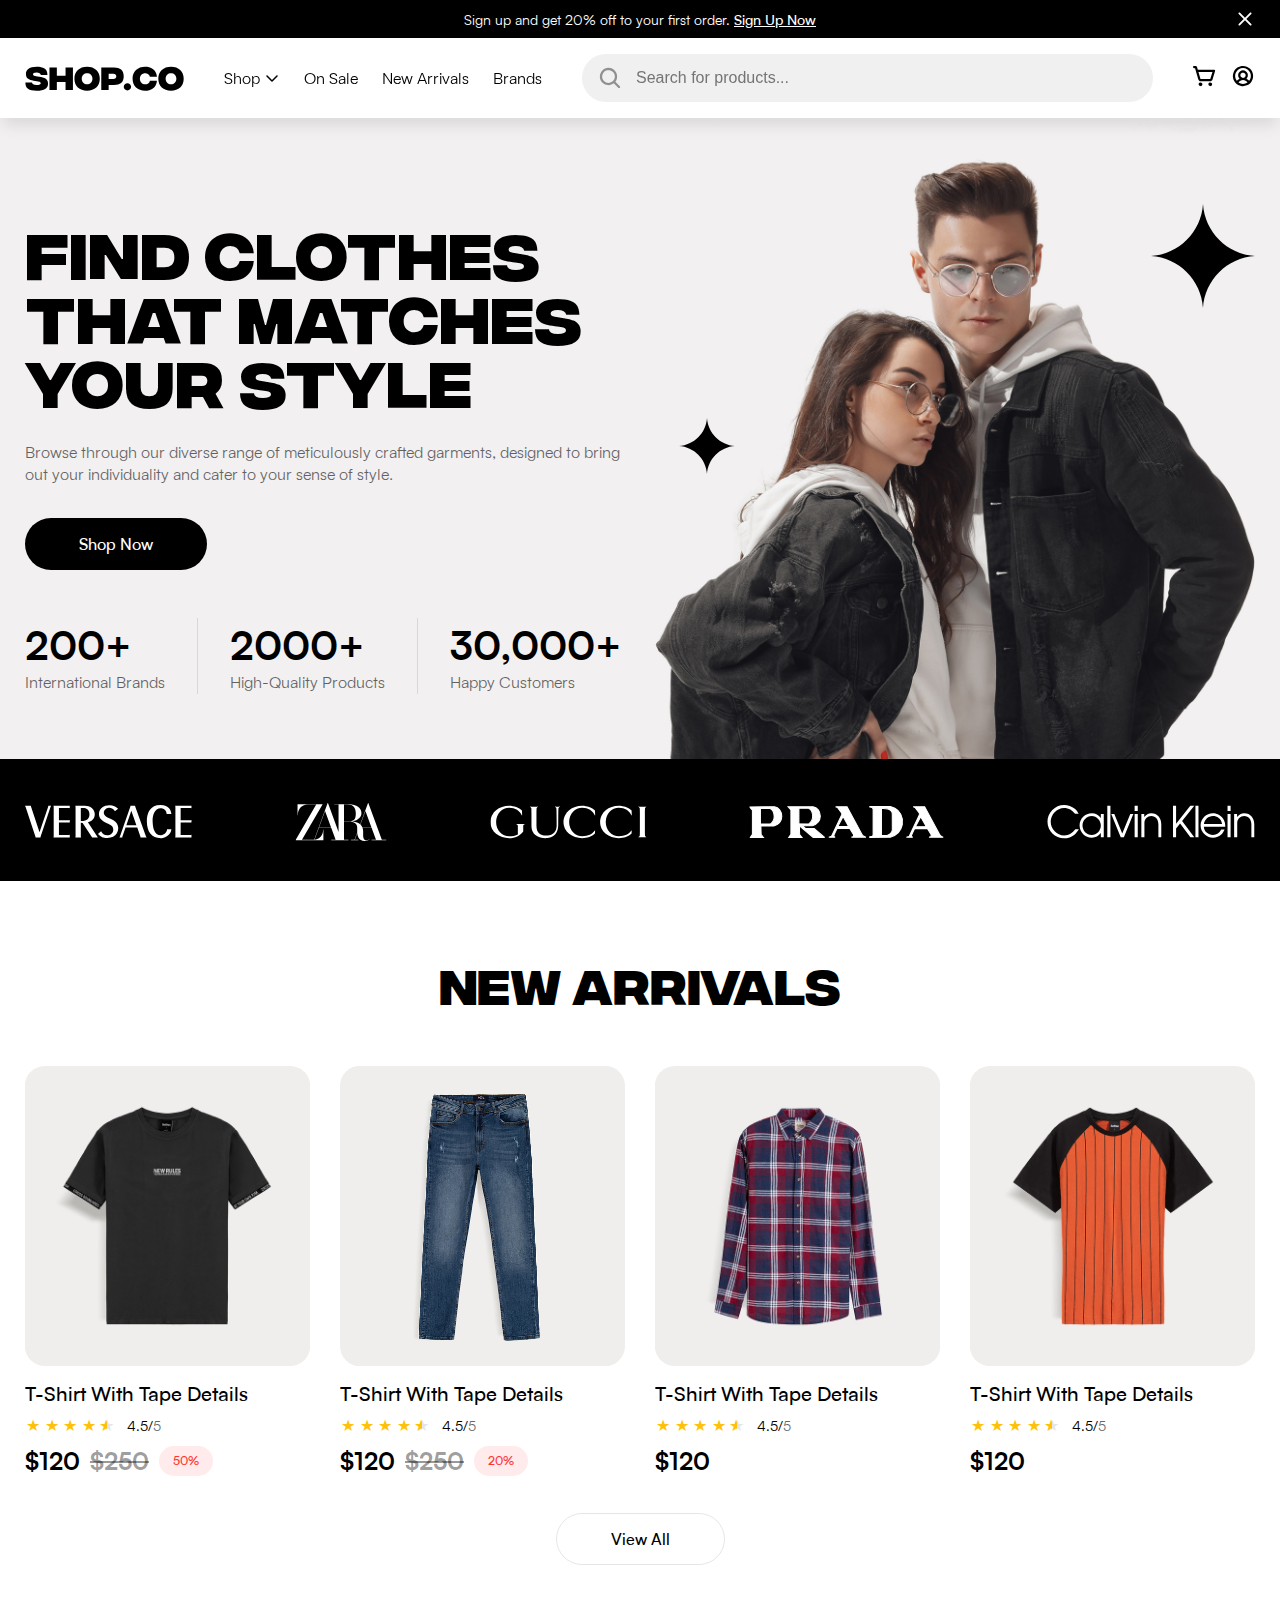
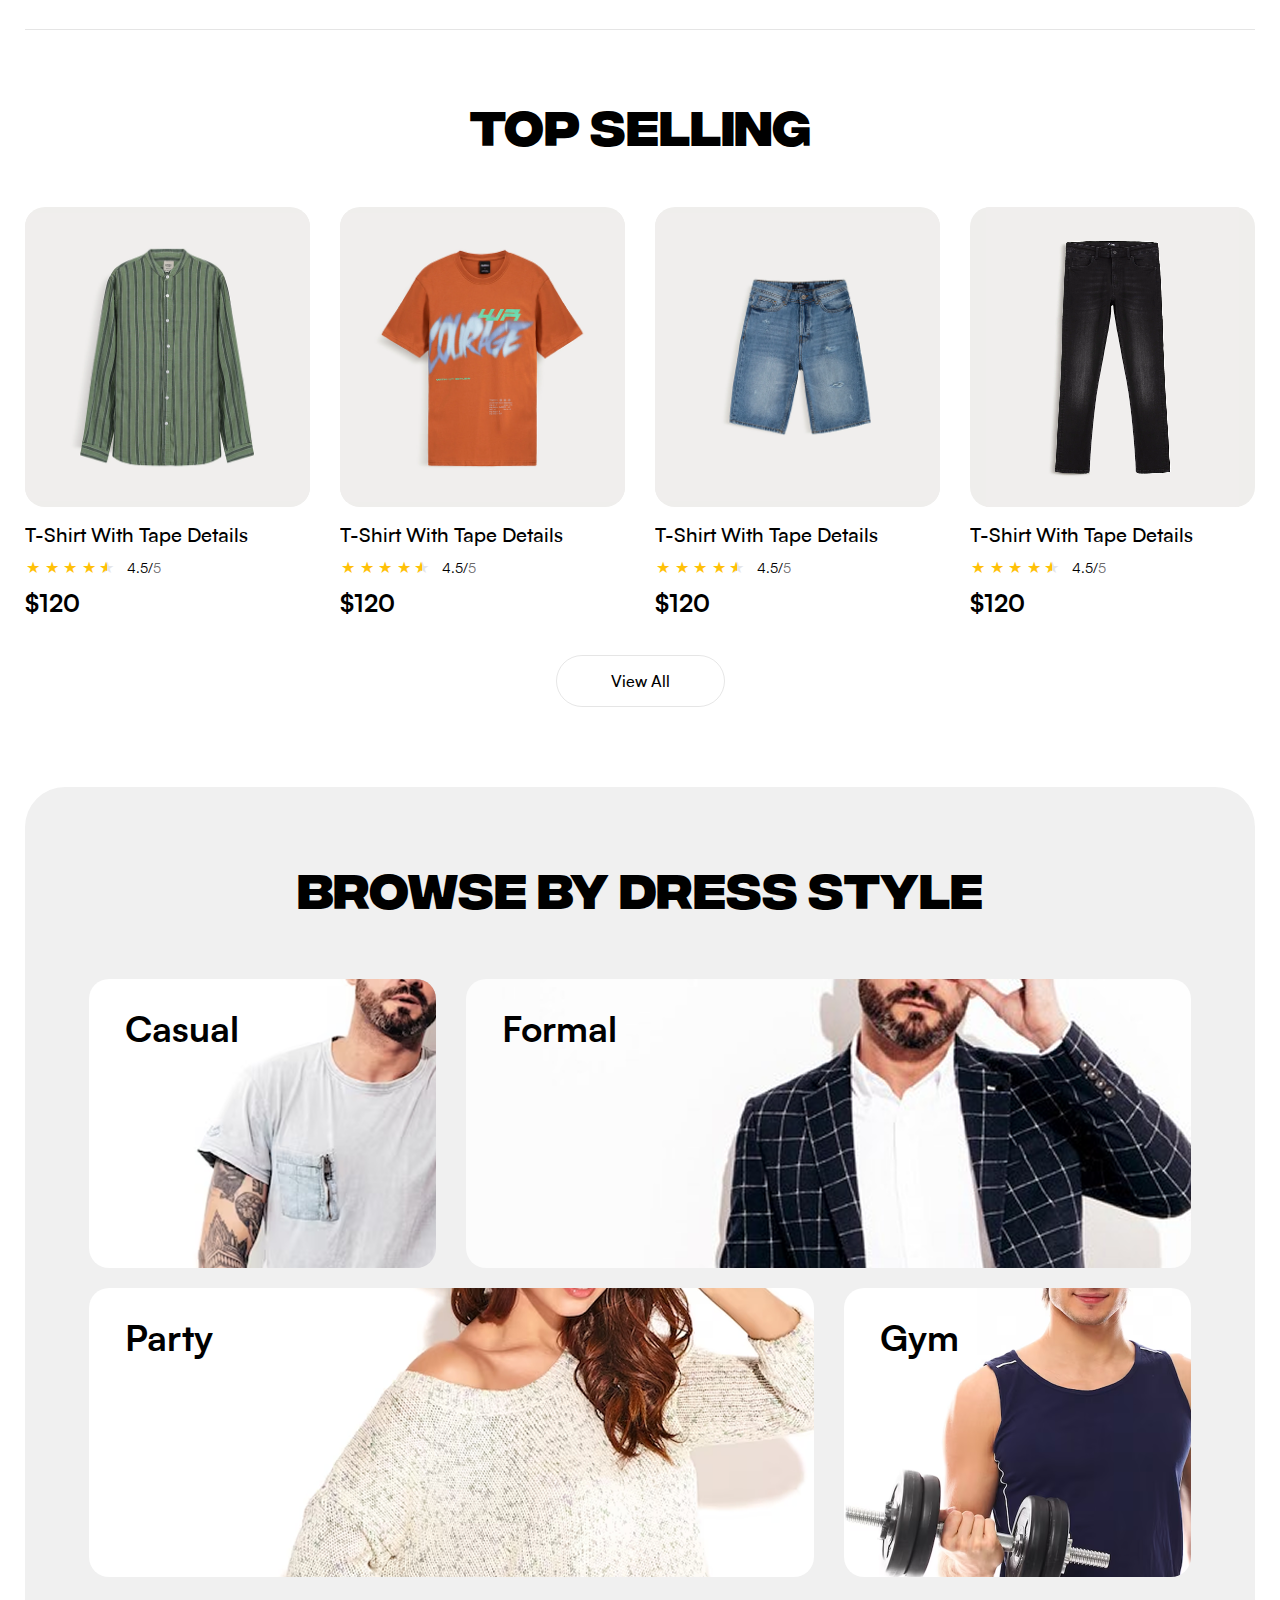
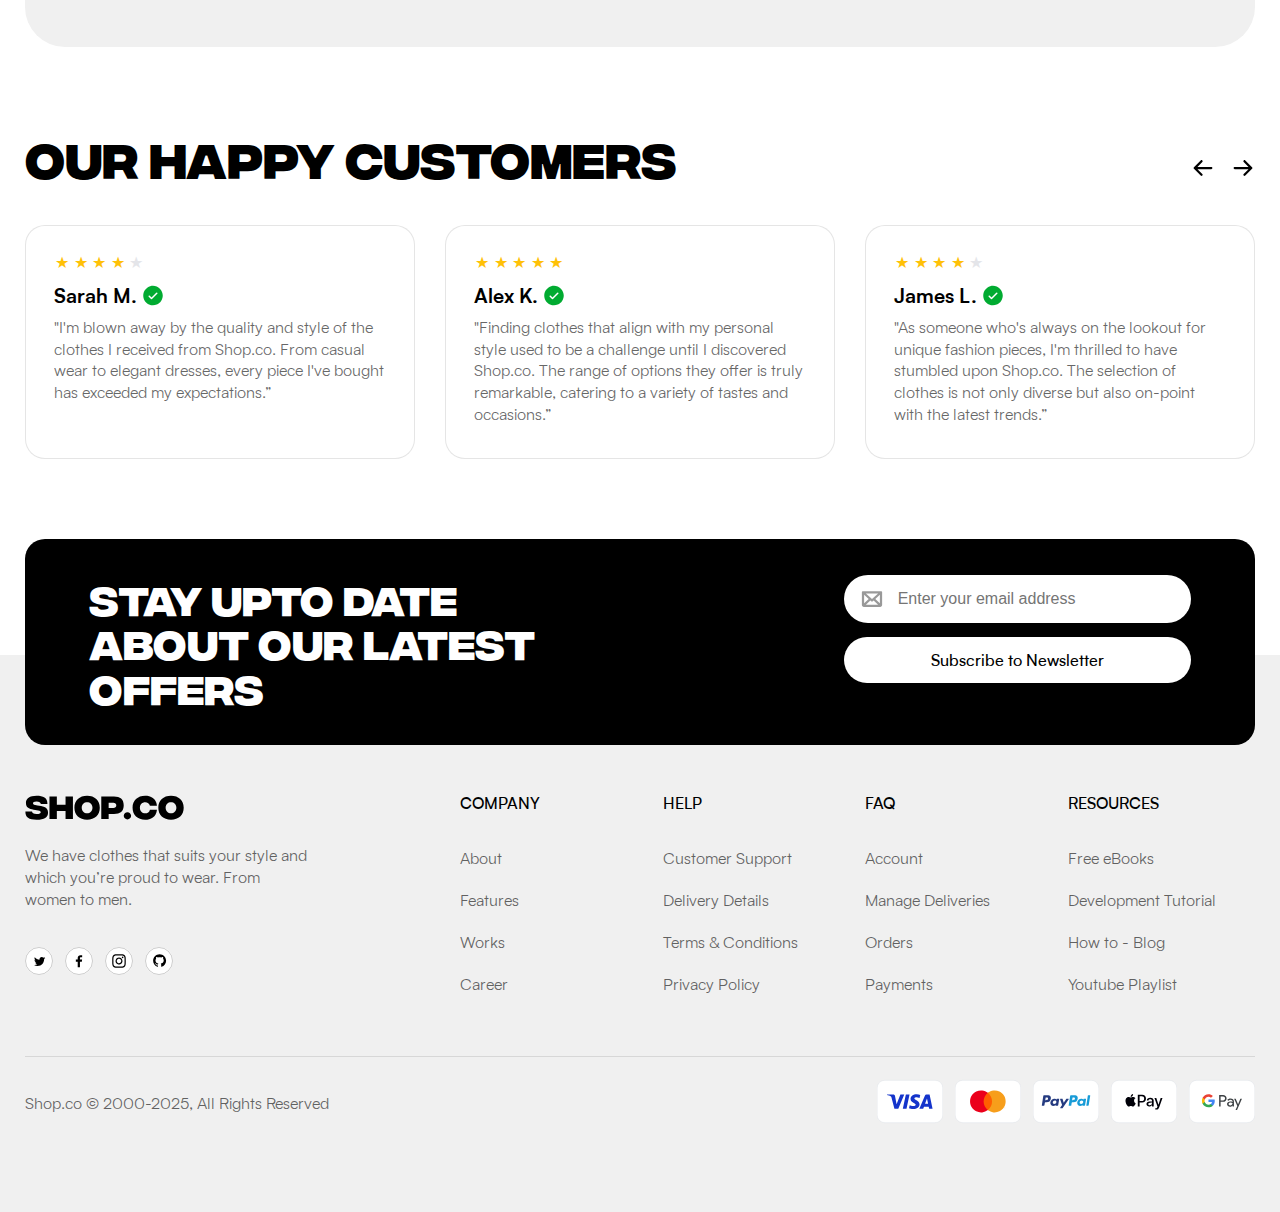
==== commit 332f2e5e: "Done Page Cart" ====
--- a/index.html
+++ b/index.html
@@ -1,4 +1,4 @@
-<!DOCTYPE html>
+<!doctype html>
 <html lang="en">
   <head>
     <meta charset="UTF-8" />
@@ -27,7 +27,7 @@
     <link rel="stylesheet" href="./assets/fonts/IntegralCF/stylesheet.css" />
 
     <!-- MAIN CSS -->
-    <link rel="stylesheet" href="./assets/css/main.min.css" />
+    <link rel="stylesheet" href="./assets/css/main.css" />
 
     <!-- SCRIPT LOAD -->
     <script src="./assets/js/script.js"></script>
@@ -490,7 +490,8 @@
             <div class="category__row mt-64">
               <div class="row gy-md-2">
                 <div class="col-4 col-md-12">
-                  <a href="#!" class="category__item">
+                  <a href="./cat-casual.html" class="category__item">
+                    <h3 class="category__title heading-3">Casual</h3>
                     <img
                       src="./assets/images/cat-1.png"
                       alt=""
@@ -500,6 +501,7 @@
                 </div>
                 <div class="col-8 col-md-12">
                   <a href="#!" class="category__item">
+                    <h3 class="category__title heading-3">Formal</h3>
                     <img
                       src="./assets/images/cat-2.png"
                       alt=""
@@ -514,6 +516,7 @@
               <div class="row gy-md-2">
                 <div class="col-8 col-md-12">
                   <a href="#!" class="category__item">
+                    <h3 class="category__title heading-3">Party</h3>
                     <img
                       src="./assets/images/cat-3.png"
                       alt=""
@@ -523,6 +526,7 @@
                 </div>
                 <div class="col-4 col-md-12">
                   <a href="#!" class="category__item">
+                    <h3 class="category__title heading-3">Gym</h3>
                     <img
                       src="./assets/images/cat-4.png"
                       alt=""
@@ -542,7 +546,7 @@
           <div class="reviews__inner">
             <div class="reviews__row mb-40 mb-md-24">
               <h2 class="heading-2">OUR HAPPY CUSTOMERS</h2>
-              <div class="reviews__ctrl d-flex">
+              <div class="reviews__ctrl d-flex gapX-16">
                 <button>
                   <img src="./assets/icons/prev.svg" alt="" />
                 </button>
--- a/assets/css/main.css
+++ b/assets/css/main.css
@@ -0,0 +1 @@
+@charset "UTF-8";a,abbr,acronym,address,applet,article,aside,audio,b,big,blockquote,body,canvas,caption,center,cite,code,dd,del,details,dfn,div,dl,dt,em,embed,fieldset,figcaption,figure,footer,form,h1,h2,h3,h4,h5,h6,header,hgroup,html,i,iframe,img,ins,kbd,label,legend,li,mark,menu,nav,object,ol,output,p,pre,q,ruby,s,samp,section,small,span,strike,strong,sub,summary,sup,table,tbody,td,tfoot,th,thead,time,tr,tt,u,ul,var,video{margin:0;padding:0;border:0;font:inherit;vertical-align:baseline}article,aside,details,figcaption,figure,footer,header,hgroup,menu,nav,section{display:block}body{font-family:"MJ Satoshi",sans-serif;font-size:1.6rem;line-height:1.5;color:#000}ol,ul{list-style:none}blockquote,q{quotes:none}blockquote:after,blockquote:before,q:after,q:before{content:none}table{border-collapse:collapse;border-spacing:0}*,::after,::before{box-sizing:border-box}.mt-auto{margin-top:auto}.mt-0{margin-top:0}.mt-2{margin-top:.2rem}.mt-4{margin-top:.4rem}.mt-5{margin-top:.5rem}.mt-8{margin-top:.8rem}.mt-12{margin-top:1.2rem}.mt-16{margin-top:1.6rem}.mt-20{margin-top:2rem}.mt-24{margin-top:2.4rem}.mt-25{margin-top:2.5rem}.mt-32{margin-top:3.2rem}.mt-36{margin-top:3.6rem}.mt-50{margin-top:5rem}.mt-55{margin-top:5.5rem}.mt-64{margin-top:6.4rem}.mt-72{margin-top:7.2rem}.mt-80{margin-top:8rem}.mt-100{margin-top:10rem}@media (max-width:1239.98px){.mt-xxl-50{margin-top:5rem}.mt-xl-16{margin-top:1.6rem}.mt-xl-30{margin-top:3rem}.mt-xl-50{margin-top:5rem}}@media (max-width:991.98px){.mt-lg-16{margin-top:1.6rem}.mt-lg-20{margin-top:2rem}}@media (max-width:767.98px){.mt-md-8{margin-top:.8rem}.mt-md-14{margin-top:1.4rem}.mt-md-16{margin-top:1.6rem}.mt-md-20{margin-top:2rem}.mt-md-24{margin-top:2.4rem}.mt-md-40{margin-top:4rem}.mt-md-50{margin-top:5rem}}@media (max-width:575.98px){.mt-sm-24{margin-top:2.4rem}.mt-sm-12{margin-top:1.2rem}}.mb--90{margin-bottom:-9rem}.mb-20{margin-bottom:2rem}.mb-25{margin-bottom:2.5rem}.mb-40{margin-bottom:4rem}.mb-55{margin-bottom:5.5rem}@media (max-width:1199.98px){.mb-xl-30{margin-bottom:3rem}}@media (max-width:767.98px){.mb-md--125{margin-bottom:-12.5rem}.mb-md-24{margin-bottom:2.4rem}}@media (max-width:575.98px){.mb-sm-20{margin-bottom:2rem}}.ml-auto{margin-left:auto}.mr-auto{margin-right:auto}.my-18{margin-top:1.8rem;margin-bottom:1.8rem}.my-20{margin-top:2rem;margin-bottom:2rem}.my-24{margin-top:2.4rem;margin-bottom:2.4rem}.my-64{margin-top:6.4rem;margin-bottom:6.4rem}@media (max-width:767.98px){.my-md-40{margin-top:4rem;margin-bottom:4rem}}@media (max-width:575.98px){.my-sm-8{margin-top:.8rem;margin-bottom:.8rem}.my-sm-16{margin-top:1.6rem;margin-bottom:1.6rem}}.mx-auto{margin-left:auto;margin-right:auto}@media (max-width:991.98px){.mx-lg--15{margin-left:-1.5rem;margin-right:-1.5rem}}@media (max-width:575.98px){.mx-sm-0{margin-left:0;margin-right:0}}.gapX-4{column-gap:.4rem}.gapX-8{column-gap:.8rem}.gapX-10{column-gap:1rem}.gapX-12{column-gap:1.2rem}.gapX-14{column-gap:1.4rem}.gapX-16{column-gap:1.6rem}.gapX-20{column-gap:2rem}@media (max-width:767.98px){.gapX-md-10{column-gap:1rem}.gapX-md-5{column-gap:.5rem}.gapY-md-20{row-gap:2rem}}.gap-8{column-gap:.8rem;row-gap:.8rem}.gap-12{column-gap:1.2rem;row-gap:1.2rem}.gap-16{column-gap:1.6rem;row-gap:1.6rem}.gap-20{column-gap:2rem;row-gap:2rem}@media (max-width:575.98px){.flex-sm-wrap{flex-wrap:wrap}}.heading-1{font-family:"FONTSPRING DEMO - Integral CF",sans-serif;font-size:6.4rem;font-weight:700;line-height:100%}@media (max-width:1239.98px){.heading-1{font-size:5.5rem}}@media (max-width:1199.98px){.heading-1{font-size:4.7rem}}@media (max-width:991.98px){.heading-1{font-size:3rem}}@media (max-width:575.98px){.heading-1{font-size:3.6rem}}.heading-2{font-family:"FONTSPRING DEMO - Integral CF",sans-serif;font-size:4.8rem;font-weight:700;line-height:normal}@media (max-width:991.98px){.heading-2{font-size:3.8rem}}@media (max-width:575.98px){.heading-2{font-size:3.2rem}}.heading-2-black{font-family:"FONTSPRING DEMO - Integral CF",sans-serif;font-size:4rem;font-weight:700;line-height:112.5%}@media (max-width:767.98px){.heading-2-black{font-size:3.2rem}}.heading-2-white{color:#fff;font-family:"FONTSPRING DEMO - Integral CF",sans-serif;font-size:4rem;font-weight:700;line-height:112.5%}@media (max-width:991.98px){.heading-2-white{font-size:2.8rem}}.heading-2-base{font-size:4rem;font-weight:700;line-height:normal}@media (max-width:1239.98px){.heading-2-base{font-size:3rem}}@media (max-width:1199.98px){.heading-2-base{font-size:2.8rem}}@media (max-width:991.98px){.heading-2-base{font-size:2.4rem}}.heading-3{font-size:3.6rem;font-weight:700;line-height:normal}@media (max-width:767.98px){.heading-3{font-size:3rem}}@media (max-width:575.98px){.heading-3{font-size:2.4rem}}.heading-4{font-size:1.6rem;font-weight:500;line-height:112.5%}.heading-5{font-size:1.4rem;font-weight:400;line-height:110%}@media (max-width:575.98px){.heading-5{font-size:1.2rem}}.heading-5-500,.heading-5-grey{font-size:1.4rem;font-weight:500;line-height:142.857%}.heading-5-grey{color:rgba(0,0,0,.6);font-weight:400;line-height:110%}@media (max-width:575.98px){.heading-5-grey{font-size:1.2rem}}.desc{color:rgba(0,0,0,.6);font-weight:400;line-height:137.5%}@media (max-width:991.98px){.desc{font-size:1.4rem}}.desc-black-20{font-size:2rem;font-weight:400;line-height:normal}.desc-500{color:rgba(0,0,0,.6);font-weight:500;line-height:137.5%}.desc-20,.desc-20-700{font-size:2rem;line-height:normal}.desc-20{font-weight:400;color:rgba(0,0,0,.6)}.desc-20-700{font-weight:700}.desc-14,.desc-14-grey{font-size:1.4rem;font-weight:400;line-height:normal}.desc-14-grey{color:rgba(0,0,0,.6)}.card-title{font-size:2rem;font-weight:700;line-height:normal;text-transform:capitalize}@media (max-width:1199.98px){.card-title{font-size:1.8rem}}@media (max-width:991.98px){.card-title{font-size:1.6rem}}.card-price{font-size:2.4rem;font-weight:700;line-height:normal}@media (max-width:1199.98px){.card-price{font-size:2rem}}.card-price-old{color:rgba(0,0,0,.4);font-size:2.4rem;font-weight:700;line-height:normal;text-decoration:line-through}@media (max-width:1199.98px){.card-price-old{font-size:2rem}}.cate-title,.filter-title{font-size:2rem;font-style:normal;font-weight:700;line-height:normal}.cate-title{font-size:3.2rem}.box{border-radius:2rem;padding:2rem 2.4rem;border:1px solid rgba(0,0,0,.1)}@media (max-width:575.98px){.box{padding:1.4rem}}.uppercase{text-transform:uppercase}.lowercase{text-transform:lowercase}.capitalize{text-transform:capitalize}a,button{color:inherit}button{font-family:inherit;font-size:inherit;background:0 0;padding:0;cursor:pointer}a{text-decoration:none}textarea{resize:vertical}button,input{border:0;outline:0}.separate{background:rgba(0,0,0,.1);width:100%;height:1px}.bg-white{background:#fff!important}.text-red{color:#f33}.text-center{text-align:center}.font-size-32{font-size:3.2rem!important}.p-0{padding:0!important}.mb-auto{margin-bottom:auto}html{font-size:62.5%}:root{--gutter-x:30px;--gutter-y:0}.container,.container-fluid,.row [class*=col]{padding-left:calc(var(--gutter-x)*.5);padding-right:calc(var(--gutter-x)*.5)}.container{width:100%;margin-left:auto;margin-right:auto;max-width:1260px}.container-fluid{width:100%}.row{display:flex;flex-wrap:wrap;margin-top:calc(var(--gutter-y)*-1);margin-left:calc(var(--gutter-x)*-.5);margin-right:calc(var(--gutter-x)*-.5)}.row>*{margin-top:var(--gutter-y)}.col{flex:1 0 0;width:100%}.row-cols-4>*{flex:0 0 auto;width:25%}.row-cols-3>*{flex:0 0 auto;width:33.3333333333%}.col-3,.row-cols-2>*{flex:0 0 auto;width:50%}.col-3{width:25%}.col-4,.col-6{flex:0 0 auto;width:33.3333333333%}.col-6{width:50%}.col-8,.col-9{flex:0 0 auto;width:66.6666666667%}.col-9{width:75%}.col-5,.col-7{flex:0 0 auto;width:41.6666666667%}.col-7{width:58.3333333333%}.offset-1{margin-left:8.3333333333%}.offset-2{margin-left:16.6666666667%}.d-flex{display:flex!important}.d-none{display:none!important}.align-center{align-items:center!important}.align-end{align-items:end!important}.justify-space-between{justify-content:space-between!important}.gx-3{--gutter-x:45px}.gy-3{--gutter-y:45px}.gx-2{--gutter-x:30px}.gy-2{--gutter-y:30px}.gx-1{--gutter-x:15px}.gy-1{--gutter-y:15px}@media (max-width:1239.98px){.container{max-width:1140px}}@media (max-width:1199.98px){.container{max-width:960px}.row-cols-xl-2>*{flex:0 0 auto;width:50%}.col-xl-4,.col-xl-8{flex:0 0 auto;width:33.3333333333%}.col-xl-8{width:66.6666666667%}.gx-xl-2{--gutter-x:30px}}@media (max-width:991.98px){.container{max-width:720px}.row-cols-lg-1>*{flex:0 0 auto;width:100%}.col-lg-12,.col-lg-6,.row-cols-lg-2>*{flex:0 0 auto;width:50%}.col-lg-12{width:100%}.d-lg-flex{display:flex!important}.d-lg-none{display:none!important}.offset-lg-0{margin-left:0}.gy-lg-2{--gutter-y:30px}.gy-lg-3{--gutter-y:45px}}@media (max-width:767.98px){.container{max-width:540px}.row-cols-md-1>*{flex:0 0 auto;width:100%}.col-md-12,.row-cols-md-2>*{flex:0 0 auto;width:50%}.col-md-12{width:100%}.d-md-flex{display:flex!important}.d-md-none{display:none!important}.d-md-block{display:block!important}.offset-md-0{margin-left:0}.gy-md-3{--gutter-y:45px}.gy-md-2{--gutter-y:30px}}@media (max-width:575.98px){.container{max-width:100%}.row-cols-sm-1>*{flex:0 0 auto;width:100%}.d-sm-none{display:none!important}.d-sm-flex{display:flex!important}.gx-sm-1{--gutter-x:15px}.gy-sm-1{--gutter-y:15px}.gx-sm-2{--gutter-x:30px}.gy-sm-2{--gutter-y:30px}}.header__promo{background:#000;display:flex;align-items:center;height:3.8rem;font-size:1.4rem;color:#fff;text-align:center}.header__promo--link{color:#fff;text-decoration:underline;font-weight:500}.header__promo-inner{position:relative}.header__promo-close{position:absolute;right:0;top:0}.header{position:sticky;inset:0;z-index:1001;background:#fff;padding:16px 0;box-shadow:0 10px 15px -3px rgba(0,0,0,.1)}@media (max-width:1239.98px){.header{padding:16px 0}}@media (max-width:991.98px){.header{padding:10px 0}}.header__inner{display:flex;align-items:center;justify-content:space-between;gap:40px;height:48px}@media (max-width:991.98px){.header__inner{height:35px}}.header__cta{display:flex;align-items:center;gap:14px}@media (max-width:991.98px){.header__cta{gap:12px}}.header__slider{position:fixed;inset:0 30%0 0;background:#fff;flex-direction:column;padding:20px;box-shadow:-2px 0 5px rgba(0,0,0,.2);border-radius:0 2rem 2rem 0;z-index:1000;transform:translateX(-100%);transition:transform .39s}@media (max-width:575.98px){.header__slider{inset:0 20%0 0}}.header__slider.active{display:flex;transform:translateX(0)}.header__slider-close{display:flex;align-items:center;justify-content:center;width:30px;height:30px;padding:5px;background:#000;border-radius:50%;margin-left:auto}@media (max-width:575.98px){.header__slider-close{width:24px;height:24px}}.header__slider-logo{height:20px}.overlay{position:fixed;inset:0;z-index:999;background:rgba(0,0,0,.79);display:none}.footer{background:#f0f0f0}.footer__inner{padding:140px 0 80px}@media (max-width:767.98px){.footer__inner{padding:155px 0 75px}}.footer__row{display:flex;align-items:center;justify-content:space-between}@media (max-width:767.98px){.footer__row{flex-direction:column;justify-content:center}}.footer__logo{display:block;margin-top:-10px}.footer__list{display:flex;flex-direction:column}.footer__item{transition:text-decoration .2s,color .2s}.footer__item:hover .footer__link{color:#000;text-decoration:underline}.footer__link{display:inline-block;padding:10px 0}@media (max-width:575.98px){.footer__payment{flex-wrap:wrap;justify-content:center}}.socials__link{transition:filter .2s}.socials__link:hover .socials__icon{filter:invert(100%)}.btn,.form__button{border-radius:999rem;display:flex;align-items:center;justify-content:center;white-space:nowrap;transition:background-color .2s,color .2s;padding:0 5.4rem;height:5.2rem}@media (max-width:991.98px){.btn,.form__button{height:4.2rem}}@media (max-width:767.98px){.btn,.form__button{height:4.8rem}}.btn,.form__button{font-size:1.6rem;font-weight:500}.btn--primary{background:#000;color:#fff}.btn--primary:hover{background:#333}.btn--grey,.btn--primary,.btn--secondary{transition:background-color .2s,color .2s}.btn--secondary{background:#fff;color:#000;height:46px}.btn--secondary:hover{background:#fff;background:#495057;color:#fff}.btn--grey{background:#f0f0f0;color:rgba(0,0,0,.6)}.btn--grey:hover{background:#f3f3f3}.btn--pagination{height:3.6rem;padding:0 1.4rem;background:#fff;border:1px solid rgba(0,0,0,.1);border-radius:.8rem}.btn--grey:hover,.btn--outline:hover,.btn--pagination:hover{background:#000;color:#fff}.btn--outline{background:0 0;border:1px solid rgba(0,0,0,.1);color:#000}.btn--circle-icon{border:1px solid rgba(0,0,0,.1);border-radius:50%;width:52px;padding:0}@media (max-width:991.98px){.btn--circle-icon{width:42px}}@media (max-width:767.98px){.btn--circle-icon{width:48px}}.btn--has-icon{border:1px solid rgba(0,0,0,.1);justify-content:space-between;padding:0 2rem;width:120px}.btn--disabled,.btn[disabled],[disabled].form__button{opacity:.65;cursor:not-allowed;pointer-events:none}.btn--padding{padding:1.2rem 2.4rem;height:auto}.btn--max-content{width:max-content}.btn--full-base{width:100%}@media (max-width:575.98px){.btn--full{width:100%}}.card{position:relative;display:flex;flex-direction:column;min-width:0;border-radius:2rem}.card:hover .card__img{transform:scale(1.08)}.card__row{display:flex;align-items:center;gap:12px}.card__img-wrap{width:100%;height:300px;background:#efeeec;overflow:hidden;border-radius:2rem}@media (max-width:1199.98px){.card__img-wrap{height:250px}}@media (max-width:991.98px){.card__img-wrap{height:230px}}@media (max-width:767.98px){.card__img-wrap{height:220px}}@media (max-width:575.98px){.card__img-wrap{height:174px}}.card__img{width:100%;height:100%;object-fit:contain;transition:transform .3s}.card__body{flex:1 1 auto;padding:0}.card__desc,.card__title{display:-webkit-box;-webkit-box-orient:vertical;overflow:hidden}.card__title{-webkit-line-clamp:1;margin-bottom:.75rem;font-weight:500;line-height:1.2}.card__desc{-webkit-line-clamp:2;margin-bottom:1rem;color:#495057}.card__desc:last-child{margin-bottom:0}.card__price,.card_author{margin-bottom:1px}.rating{display:inline-flex;gap:.25rem;font-size:1.6rem}.badge,.rating__star{display:inline-block;text-align:center}.rating__star{line-height:1;position:relative;width:1.6rem;height:1.6rem}.rating__star::before{color:#e4e5e9;content:"★"}.rating__star--full::before{color:#ffc107;content:"★"}.rating__star--half::before{color:#e4e5e9;content:"★"}.rating__star--half::after{position:absolute;top:0;left:0;width:50%;color:#ffc107;content:"★";overflow:hidden}.badge{border-radius:999rem;width:max-content;white-space:nowrap;vertical-align:baseline;padding:.6rem 1.4rem}@media (max-width:575.98px){.badge{padding:.4rem 1.4rem}}.badge{font-size:1.2rem}@media (max-width:575.98px){.badge{font-size:1.1rem}}.badge{font-weight:500}.badge--sale{background:#ffebeb;color:#f33}.badge--absolute{position:absolute;top:.79rem;left:.79rem}.form{display:flex;flex-direction:column;gap:1.4rem}.form__group{background:#f0f0f0;border-radius:999rem;display:flex;gap:1.2rem;padding:1.2rem 1.6rem}@media (max-width:1239.98px){.form__group{padding:1rem 1.8rem}}.form__group input{width:100%;font-size:1.6rem;background:0 0}.form__group.form__group--white{background:#fff}.form__control{font-family:inherit;border-radius:999rem;display:block;width:100%;transition:border-color .2s,box-shadow .2s;font-size:1.6rem;padding:1.2rem 1.6rem}.form__control:focus{outline:0;border-color:#000;box-shadow:0 0 0 .3rem rgba(0,0,0,.2)}@media (max-width:1239.98px){.form__control{padding:1rem 1.8rem}}.form__control--outline{background:0 0}.form__control--filled:focus,.form__control--outline:focus{border-color:#000}.form__control--filled{background:#f8f9fa;border:1px solid transparent}.form__control[disabled]{background:#e9ecef;border-color:#dee2e6;opacity:.65;cursor:not-allowed}.form__text{margin-top:.25rem;font-size:1.6rem}.form__check{border-width:3px;border-top-color:transparent;border-right-color:transparent}.cart__btn-form>img,.form__check--input{height:100%}.form__check--input[type=checkbox]{display:none}.form__check--label{position:relative;display:flex;align-items:center;padding-left:2.4rem;user-select:none}.form__check--label::before{display:block;content:"";position:absolute;left:0;top:50%;transform:translateY(-50%);width:1.9rem;height:1.9rem;border-radius:.25rem;background:#000;transition:background-color .2s}.form__check--label::after{content:"";position:absolute;left:.6rem;top:45%;transform:translateY(-50%) rotate(45deg);width:.7rem;height:1.25rem;border:solid #fff;border-width:0 2px 2px 0;opacity:0;transition:opacity .25s}.form__check--input:checked+.form__check--label::after{opacity:1}.breadcrumb,.form__label{display:flex}.breadcrumb{align-items:center;flex-wrap:wrap;gap:.5rem;list-style:none;padding:0;margin:0;font-size:1.6rem}@media (max-width:575.98px){.breadcrumb{font-size:1.4rem}}.breadcrumb__item{display:flex;align-items:center;color:rgba(0,0,0,.6)}.breadcrumb__item a{color:rgba(0,0,0,.6);text-decoration:none;transition:color .2s}.breadcrumb__item a:hover,.breadcrumb__item--active,.breadcrumb__item--active a{color:#000}.breadcrumb--arrow .breadcrumb__item:not(:last-child)::after,.breadcrumb__item:not(:last-child)::after{content:"";display:inline-block;background:url(../../assets/icons/arrow-breadcrumb.svg)no-repeat center;background-size:contain;margin:0 .25rem 0 .7rem;vertical-align:middle;width:1.6rem;height:1.6rem}@media (max-width:767.98px){.nav--pc{display:none}}.nav--mobile{display:none}@media (max-width:767.98px){.nav--mobile{display:flex;flex-direction:column}}.nav__list{display:flex;align-items:center;gap:24px;text-wrap:nowrap}@media (max-width:767.98px){.nav__list{align-items:flex-start}}.nav__list--mobile{flex-direction:column}.nav__item{display:flex;align-items:center;gap:4px}.search{width:100%}.search__btn,.stats{display:flex;align-items:center}.search__btn{justify-content:center;width:24px;height:24px}.stats{gap:32px;margin-top:48px}@media (max-width:1239.98px){.stats{margin-top:24px;gap:20px}}@media (max-width:991.98px){.stats{margin-top:16px;gap:10px}}@media (max-width:575.98px){.stats{margin-top:20px}}.stats__item{display:flex;flex-direction:column}.stats__item:not(:last-child){padding-right:32px;border-right:1px solid rgba(0,0,0,.1)}@media (max-width:1239.98px){.stats__item:not(:last-child){padding-right:20px}}@media (max-width:991.98px){.stats__item:not(:last-child){padding-right:10px}}.category__inner{background:#f0f0f0;border-radius:4rem;padding:7rem 6.4rem}@media (max-width:1199.98px){.category__inner{padding:5rem 4.4rem}}@media (max-width:991.98px){.category__inner{padding:4rem 3.4rem}}@media (max-width:767.98px){.category__inner{padding:4rem 2.4rem 2.7rem}}.category__row{position:relative;height:289px}@media (max-width:767.98px){.category__row{height:100%}}.category__item{position:relative;display:flex;width:100%;height:289px;border-radius:2rem;overflow:hidden}@media (max-width:767.98px){.category__item{height:190px}}.category__title{position:absolute;top:2.5rem;left:3.6rem}@media (max-width:575.98px){.category__title{top:1.6rem;left:2.4rem}}.category__item-img{width:100%;height:100%;object-fit:cover}.reviews{overflow:hidden}.reviews__inner{max-width:1240px;margin:0 auto;position:relative}.reviews__row{display:flex;align-items:end;justify-content:space-between}.reviews__item{display:flex;flex-direction:column;background:#fff;padding:2.8rem;height:234px;border:1px solid rgba(0,0,0,.1);border-radius:2rem}@media (max-width:1199.98px){.reviews__item{padding:2rem;height:237px}}@media (max-width:767.98px){.reviews__item{height:100%;padding:2.4rem}}.reviews__content{overflow:auto}.sub__inner{position:relative;background:#000;padding:3.6rem 6.4rem;border-radius:2rem}@media (max-width:767.98px){.sub__inner{padding:3.2rem 2.4rem 2.8rem}}.gallery__images{display:flex;gap:14px;height:100%}@media (max-width:1199.98px){.gallery__images{flex-direction:column;height:400px}}@media (max-width:991.98px){.gallery__images{flex-direction:row-reverse;height:100%}}@media (max-width:575.98px){.gallery__images{flex-direction:column}}.gallery__thumbnails{flex-basis:24%;display:flex;flex-direction:column;gap:14px}@media (max-width:1199.98px){.gallery__thumbnails{flex-direction:row;order:1}}@media (max-width:991.98px){.gallery__thumbnails{flex-direction:column}}@media (max-width:575.98px){.gallery__thumbnails{flex-direction:row;height:124px}}.gallery__thumb{flex:1;cursor:pointer}.gallery__thumb.active{border:1px solid #000;cursor:default}.gallery__show{height:100%;flex:1}.gallery__image-wrap{border-radius:2rem;overflow:hidden;background:#f0eeed;height:100%}.gallery__img{width:100%;height:100%;object-fit:cover}.gallery__img-thumb{object-fit:contain}@media (max-width:575.98px){.gallery__img-thumb{height:339px}.gallery__form-group{padding:1.2rem 1.6rem}}.gallery__control{width:170px;flex-shrink:0}@media (max-width:575.98px){.gallery__control{width:150px}}.gallery__vertical{display:flex;flex-direction:column;height:100%}.gallery__submit{flex:1}@media (max-width:991.98px){.gallery__submit{height:50px}}@media (max-width:575.98px){.gallery__submit{padding:0 1.2rem}}.gallery__btn-list{flex-wrap:wrap}@media (max-width:767.98px){.gallery__btn{padding:1rem 2rem;font-size:1.4rem}}.circle-color__item{display:flex;align-items:center;justify-content:center;width:37px;height:37px;border-radius:50%;cursor:pointer}.circle-color__item.olive{background:#4f4631}.circle-color__item.green{background:#314f4a}.circle-color__item.indigo{background:#31344f}@media (max-width:575.98px){.logo__img{width:126px}}.filter{border-radius:2rem;border:1px solid rgba(0,0,0,.1);background:#fff;padding:2rem 2.4rem}@media (max-width:991.98px){.filter,.filter__overlay{position:fixed;transition:transform .39s}.filter{inset:14%0 0 0;z-index:1002;overflow:auto;border-radius:2rem 2rem 0 0;transform:translateY(100%)}.filter.active,.filter__overlay.active{transform:translateY(0)}.filter__overlay{inset:0;z-index:1001;background:rgba(0,0,0,.7);transform:translateY(-100%)}}.filter__list{margin-top:-1rem;margin-bottom:-1rem}.filter__item{padding:1rem 0}.filter__content{display:flex;flex-wrap:wrap}.filter__circle{display:flex;align-items:center;justify-content:center;width:34px;height:34px;border-radius:50%}.filter__circle.green{background:#00c12b;border:2px solid #00ae27}.filter__circle.red{background:#f50606;border:2px solid #dd0505}.filter__circle.yellow{background:#f5dd06;border:2px solid #ddc705}.filter__circle.orange{background:#f57906;border:2px solid #dd6d05}.filter__circle.blueBright{background:#06caf5;border:2px solid #05b6dd}.filter__circle.blueDark{background:#063af5;border:2px solid #0534dd}.filter__circle.purple{background:#7d06f5;border:2px solid #7105dd}.filter__circle.pink{background:#f506a4;border:2px solid #dd0594}.filter__circle.white{background:#fff;border:2px solid #e6e6e6}.filter__circle.black{background:#000;border:2px solid #000}.filter__icon{filter:invert(99%) sepia(0%) saturate(6341%) hue-rotate(177deg) brightness(82%) contrast(50%)}.filter__icon-toggle{width:16px;height:16px}.filter__size-btn{display:flex;justify-content:center;align-items:center;padding:1rem 2rem;border-radius:999rem;background:#f0f0f0}.filter__size-btn.active,.filter__size-btn:hover{background:#000;color:#fff}.range-slider{position:relative;width:100%;height:60px;box-sizing:border-box;padding:0}.range-slider__label{position:absolute;top:45px;transform:translateX(-50%);font-size:1.4rem;font-style:normal;font-weight:500;line-height:normal;text-align:center;border-radius:4px;white-space:nowrap;pointer-events:none;user-select:none;z-index:4;transform-origin:center center}.range-slider ::before,.range-slider__input{position:absolute;top:50%;transform:translateY(-50%)}.range-slider ::before{content:"";height:6px;background:#000;z-index:2;border-radius:2px;left:calc(30px + var(--min, 0)/500*(100% - 60px));right:calc(30px + (500 - var(--max, 500))/500*(100% - 60px))}.range-slider__input{width:calc(100% - 60px);left:30px;-webkit-appearance:none;background:0 0;margin:0;pointer-events:none;z-index:3}.range-slider__input::-webkit-slider-thumb{pointer-events:all;width:2rem;height:2rem;background:#000;border-radius:50%;cursor:pointer;-webkit-appearance:none;position:relative;z-index:3}.range-slider__input::-moz-range-thumb{pointer-events:all;width:2rem;height:2rem;background:#000;border-radius:50%;cursor:pointer;position:relative;z-index:3}.range-slider__track{position:absolute;width:100%;height:6px;background:#f0f0f0;top:50%;transform:translateY(-50%);border-radius:2px;z-index:1}.sort{display:flex;align-items:center}.sort__wrap{position:relative}.sort__select{appearance:none;-webkit-appearance:none;-moz-appearance:none;background-size:12px;border:0;outline:0;padding:8px 30px 8px 10px;font-size:1.6rem;font-style:normal;font-weight:500;line-height:normal}.sort__icon{position:absolute;top:50%;transform:translateY(-50%);right:10px;pointer-events:none}.pagination__list{display:flex;align-items:center;gap:2px}.pagination__item{color:rgba(0,0,0,.5);text-align:center;font-size:1.4rem;font-style:normal;font-weight:500;line-height:142.857%;border-radius:.8rem}@media (max-width:575.98px){.pagination__item{font-size:1.2rem}}.pagination__item.active,.pagination__item:hover{background:rgba(0,0,0,.06);color:#000}.pagination__item.active .pagination__link{cursor:default}.pagination__item-ctrl:hover .pagination__wrap-ctrl{background:#000;color:#fff!important}.pagination__item-ctrl:hover .pagination__wrap-icon{filter:invert(93%) sepia(0%) saturate(29%) hue-rotate(132deg) brightness(106%) contrast(107%)}.pagination__link{display:flex;align-items:center;justify-content:center;width:4rem;height:4rem}@media (max-width:575.98px){.pagination__link{width:3.6rem;height:3.6rem}}.pagination__wrap-ctrl{display:flex;padding:.8rem 1.4rem;justify-content:center;align-items:center;gap:.8rem;border-radius:.8rem;border:1px solid rgba(0,0,0,.1);background:#fff}@media (max-width:575.98px){.pagination__wrap-ctrl{height:3.6rem}.pagination__wrap-icon{height:1.6rem;width:1.6rem}}.hero{background:#f2f0f1}.hero__image,.hero__inner{position:relative}.hero__image{display:flex}.hero__img{height:auto;width:100%}.hero__deco{position:absolute}.hero__deco-1{top:86px;right:0}@media (max-width:1199.98px){.hero__deco-1{top:20px}}.hero__deco-2{top:300px;right:520px}@media (max-width:1199.98px){.hero__deco-2{top:120px;right:400px}}@media (max-width:991.98px){.hero__deco-2{top:78px;right:263px}}@media (max-width:767.98px){.hero__deco-2{top:119px;right:400px}}@media (max-width:575.98px){.hero__deco-2{right:320px}}.brands{display:flex;align-items:center;height:122px;background:#000}@media (max-width:991.98px){.brands{height:79px}}@media (max-width:767.98px){.brands{height:110px}}.brands__inner{display:flex;align-items:center;justify-content:space-between}@media (max-width:767.98px){.brands__inner{flex-wrap:wrap;row-gap:20px;column-gap:10px;justify-content:center}}.brand{margin-bottom:-10px}@media (max-width:991.98px){.brand__img{height:26px}}.prod-detail__list,.prod-detail__row{display:flex;align-items:center;justify-content:space-between}.prod-detail__list{border-bottom:1px solid rgba(0,0,0,.1)}.prod-detail__item{position:relative;flex:1;padding:24px 0;color:rgba(0,0,0,.6);font-size:2rem;font-weight:500;line-height:110%;cursor:pointer;transition:color .2s}@media (max-width:767.98px){.prod-detail__item{font-size:1.6rem;padding:20px 0}}.prod-detail__item::after{content:"";position:absolute;bottom:0;left:50%;transform:translateX(-50%) scaleX(0);transform-origin:center;height:2px;width:100%;background-color:#000;transition:transform .3s ease}.prod-detail__item.active{color:#000}.prod-detail__item.active::after{transform:translateX(-50%) scaleX(1)}.prod-detail__ctrl{display:flex;align-items:center;gap:10px}.category__option{display:flex;align-items:center;gap:1.2rem}.cart__wrap-img,.category__icon-filter-mobile{display:flex;align-items:center;justify-content:center}.category__icon-filter-mobile{width:36px;height:36px;border-radius:50%;background:#f0f0f0}.cart__wrap-img{width:124px;height:124px;border-radius:.8rem;overflow:hidden;background:#efeeec}@media (max-width:575.98px){.cart__wrap-img{width:99px;height:99px}}.cart__info{flex:1}.cart__img{height:100%;object-fit:contain}.cart__vertical{display:flex;flex-direction:column}.cart__horizontal{display:flex}.cart__btn-delete{width:24px;height:24px}@media (max-width:575.98px){.cart__btn-delete{width:20px;height:20px}}.cart__btn-form{display:flex;justify-content:center;align-items:center;width:20px;height:20px}@media (max-width:575.98px){.cart__btn-form{width:16px;height:16px}}.cart__form{display:flex;justify-content:center;align-items:center;gap:2rem;padding:1.2rem 2rem;margin-top:auto;font-size:1.4rem;font-style:normal;font-weight:500;line-height:normal;border-radius:99rem;background:#f0f0f0}@media (max-width:575.98px){.cart__form{padding:.8rem 1.4rem;gap:1rem}}.cart__form-promo{flex:1}.cart__input{width:30px;background:0 0}@media (max-width:575.98px){.cart__input{width:35px}}.cart__label{width:24px;height:24px}.cart__btn-check-out{display:flex;align-items:center;justify-content:center;gap:12px;width:100%;padding:1.6rem 5.4rem}.cart__btn-check-out--icon{filter:invert(100%) brightness(1000%)}@media (max-width:575.98px){.cart__btn-check-out--icon{width:24px;height:24px}}